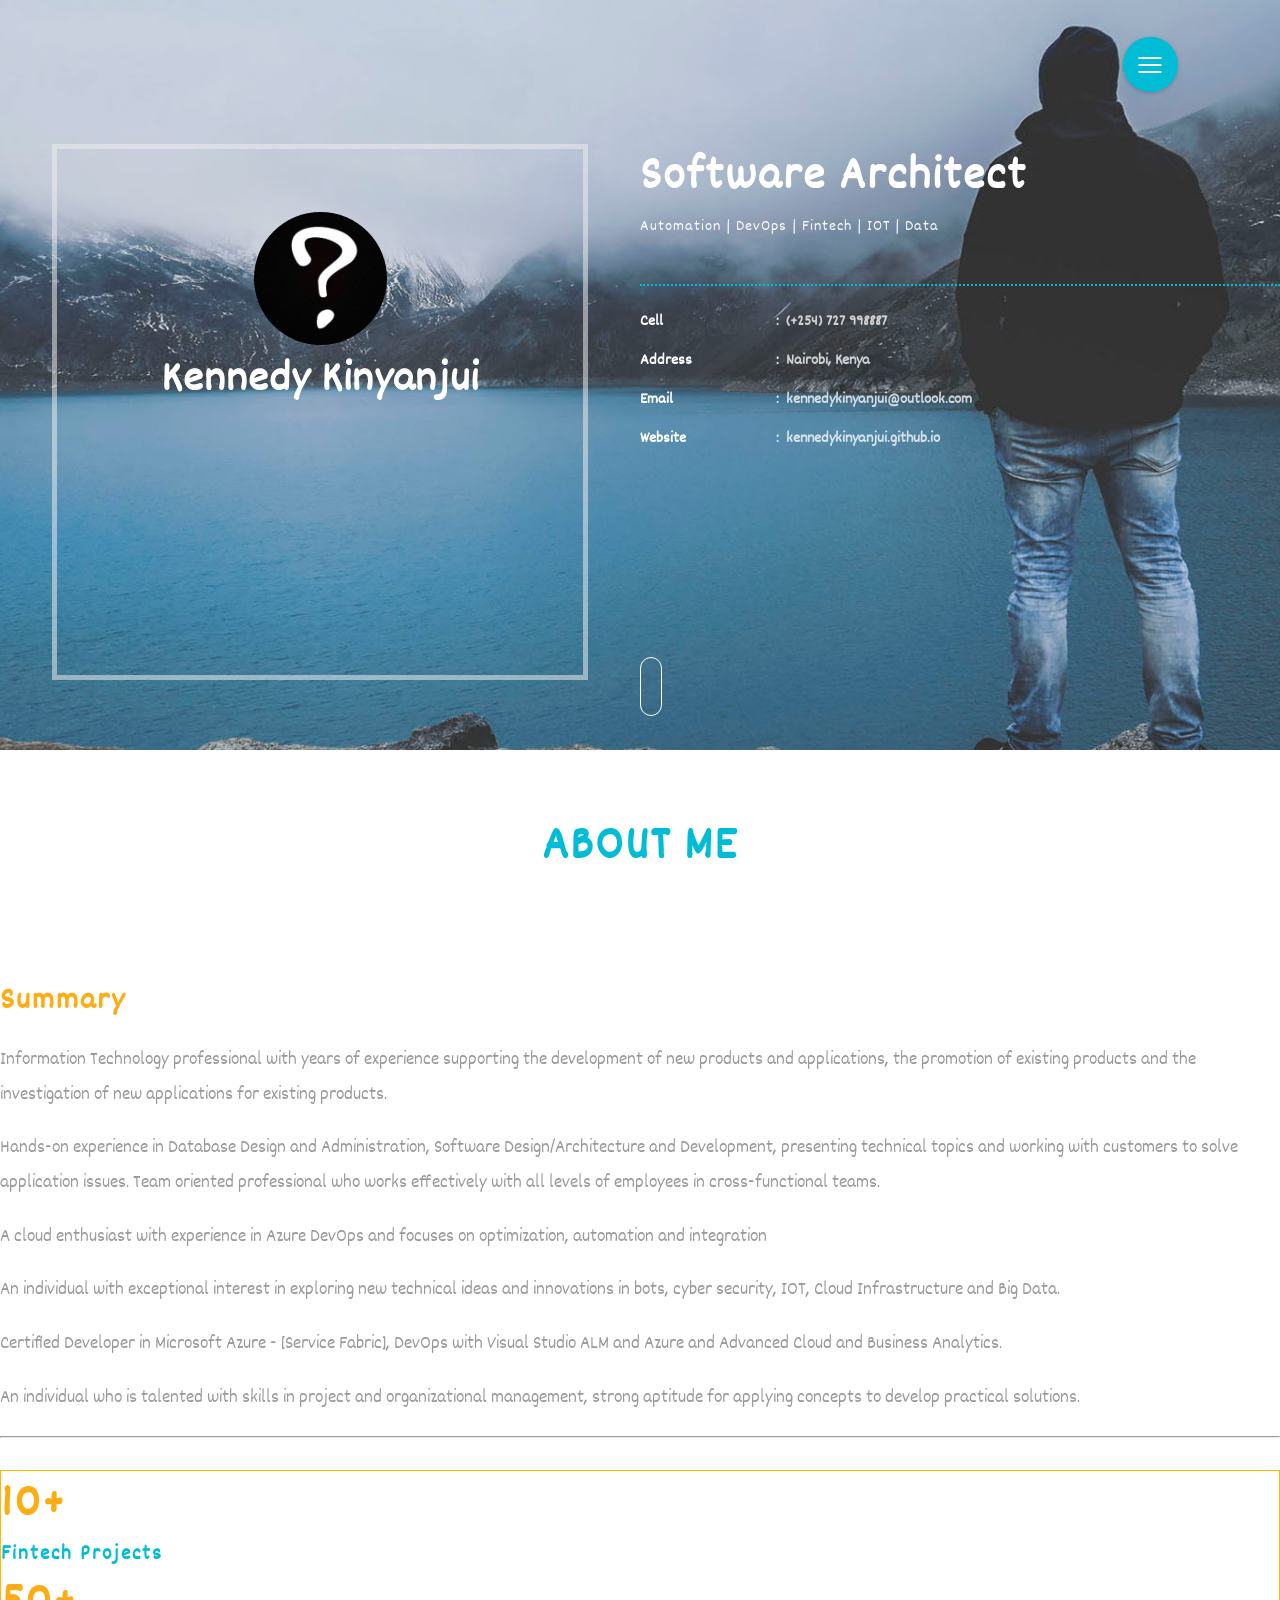
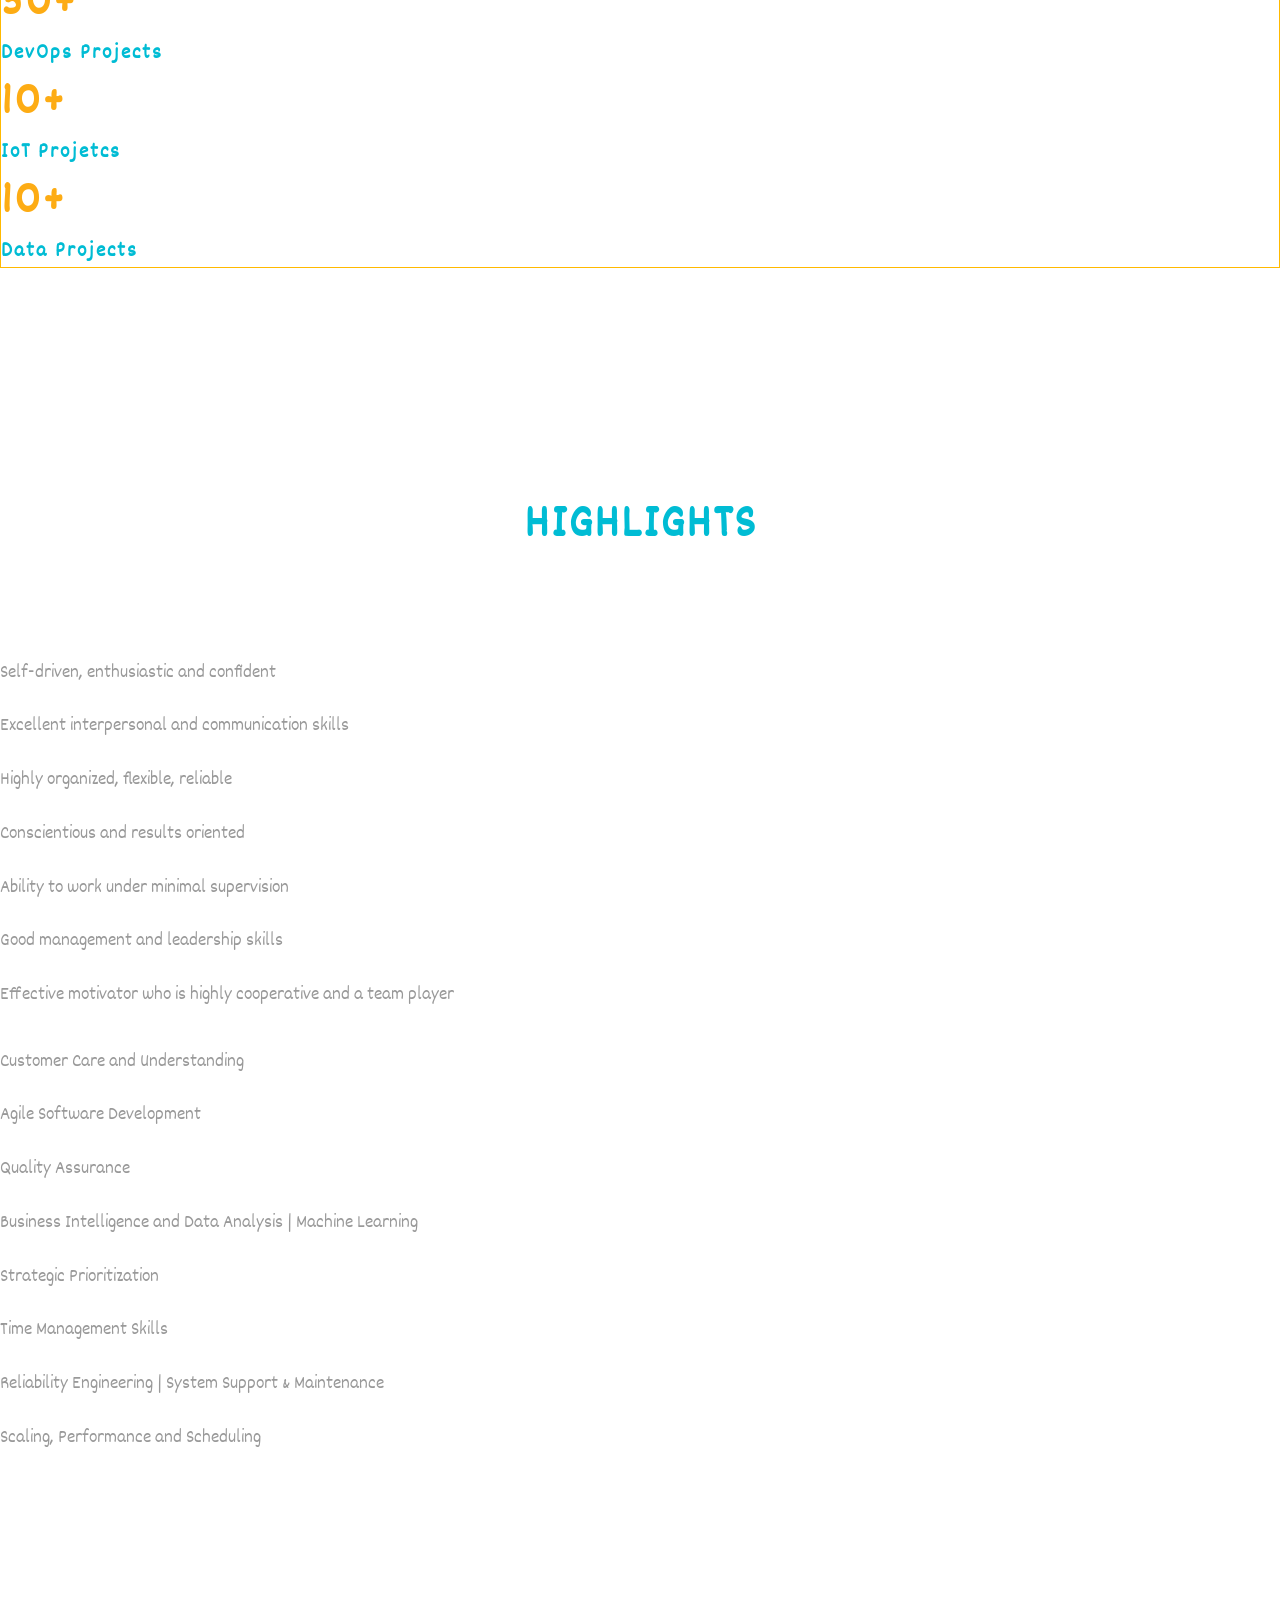
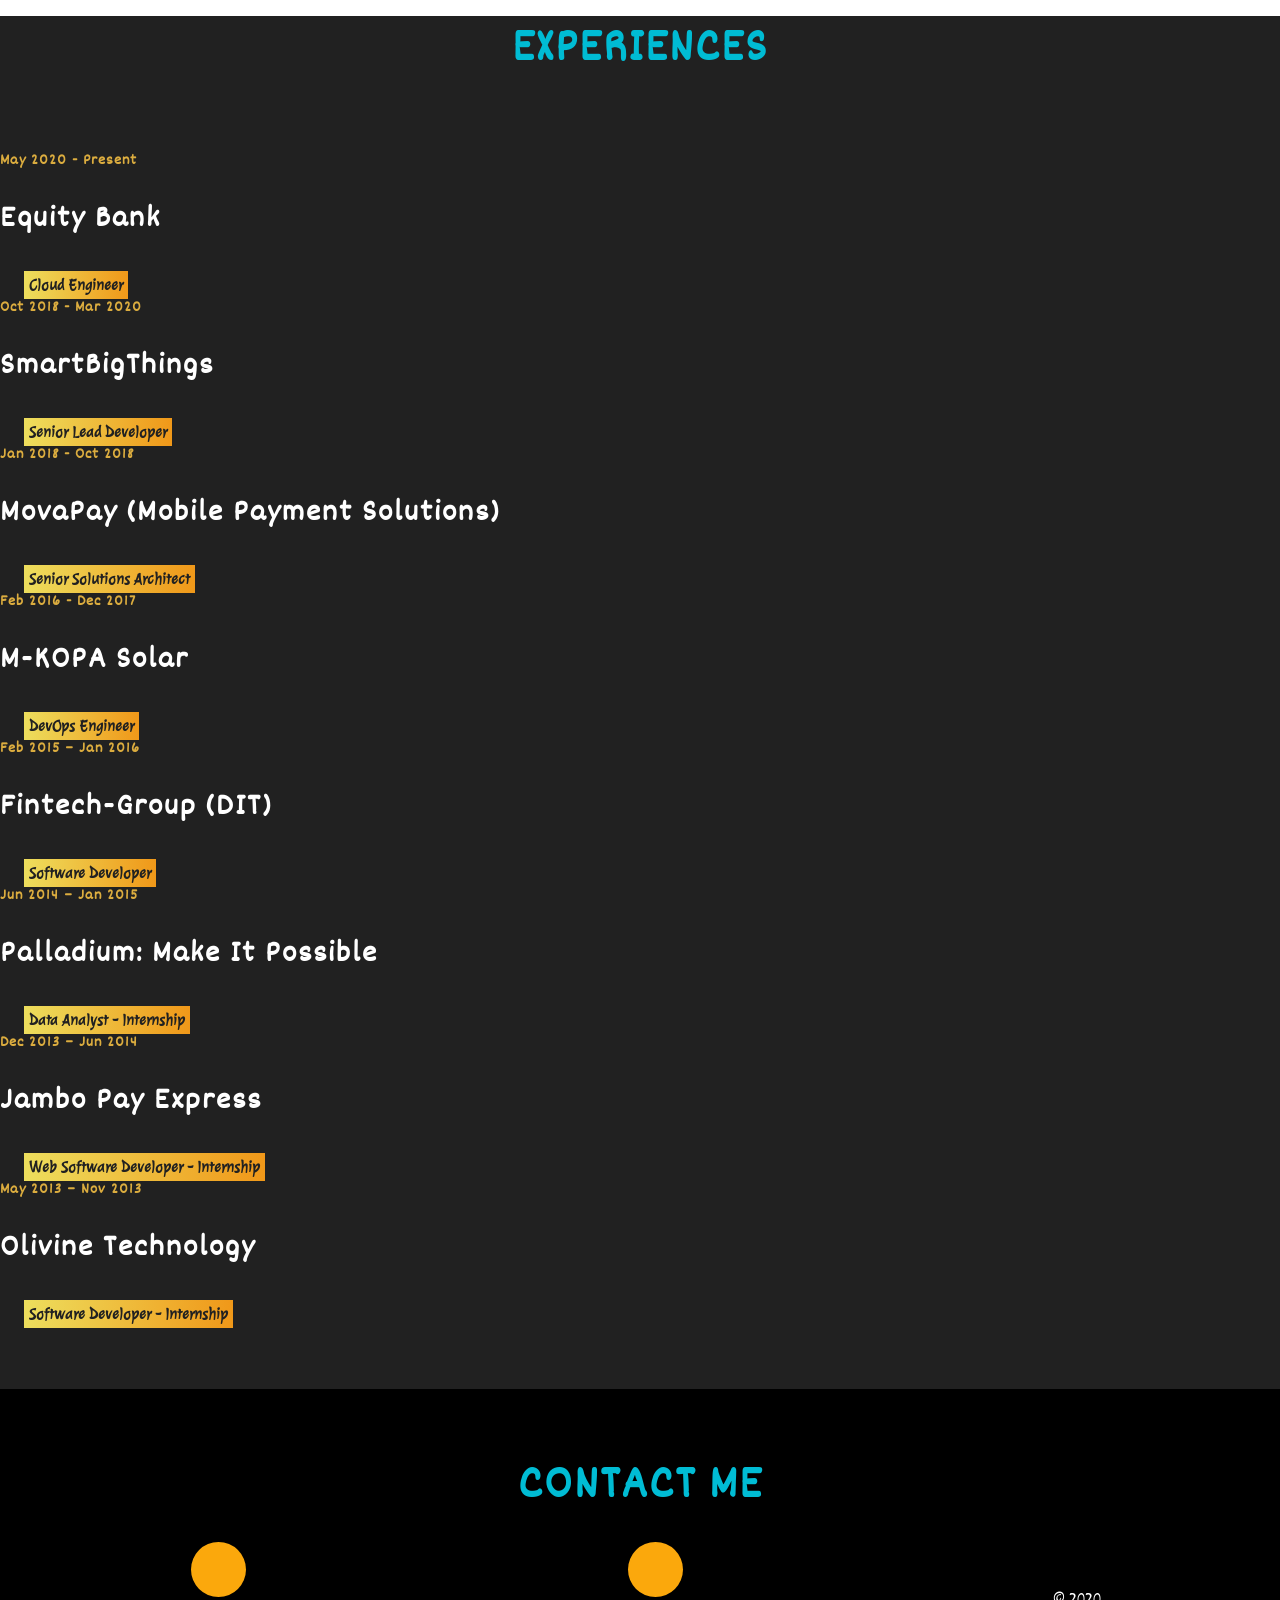
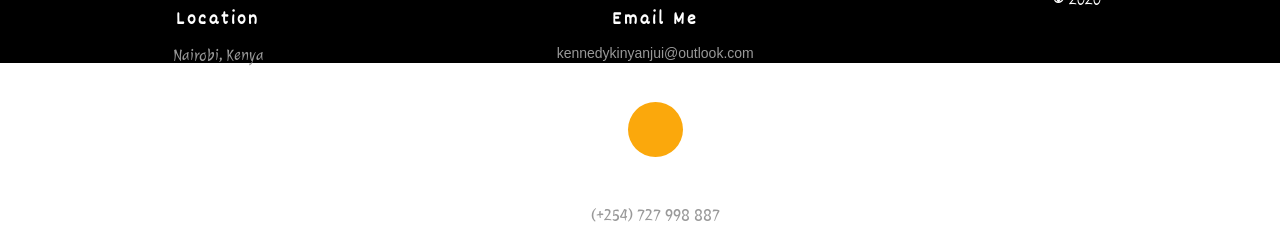
==== index.html @ b8702ce1 "own your story" ====
<!DOCTYPE html>

<html lang="en">

<head>

	<title>Kennedy Kinyanjui</title>

	<meta name="viewport" content="width=device-width, initial-scale=1">
	<meta charset="utf-8">

	<link rel="stylesheet" href="css/font-awesome.min.css" />
	<link rel="stylesheet" href="css/style.css" type="text/css" media="all" />
	<link rel="stylesheet" href="css/bootstrap.min.css" type="text/css" media="all" />
	<link href="https://fonts.googleapis.com/css?family=Cookie|Kalam|Julee|Dekko" rel="stylesheet">

	<script type="text/javascript" src="js/jquery-2.1.4.min.js"></script>
	<script type="text/javascript" src="js/bootstrap.min.js"></script>

</head>

<body>

	<div class="w3-banner-top" id="home">

		<div class="agileinfo-dot">

			<div class="w3layouts_menu">

				<nav class="cd-stretchy-nav edit-content">

					<a class="cd-nav-trigger" href="#0"> Menu <span aria-hidden="true"></span> </a>
					<ul>
						<li><a href="#home" class="scroll"><span>Home</span></a></li>
						<li><a href="#about" class="scroll"><span>About</span></a></li>
						<li><a href="#highlight" class="scroll"><span>Highlight</span></a></li>
						<li><a href="#experiences" class="scroll"><span>Experiences</span></a></li>
						<li><a href="#skills" class="scroll"><span>Skills</span></a></li>
						<!--<li><a href="#projects" class="scroll"><span>Projects</span></a></li>-->
						<li><a href="#contact" class="scroll"><span>Contact</span></a></li>
					</ul>
					<span aria-hidden="true" class="stretchy-nav-bg"></span>
				</nav>

			</div>

			<div class="w3-banner-grids">

				<div class="col-md-6 w3-banner-grid-left">
					<div class="w3-banner-img">
						<img src="images/ban661.jpg" alt="img">
						<h3>Kennedy Kinyanjui</h3>
						<br />
					</div>
				</div>

				<div class="col-md-6 w3-banner-grid-right">

					<div class="w3-banner-text">
						<h3>Software Architect</h3>
						<p>
							<font color="white">Automation | DevOps | Fintech | IOT | Data</font>
						</p>
						<br />
					</div>

					<div class="w3-right-addres-1">
						<ul class="address">
							<li>
								<ul class="agileits-address-text">
									<li class="agile-it-adress-left"><b>Cell</b></li>
									<li><span>:</span> (+254) 727 998887</li>
								</ul>
							</li>
							<li>
								<ul class="agileits-address-text">
									<li class="agile-it-adress-left"><b>Address</b></li>
									<li><span>:</span> Nairobi, Kenya</li>
								</ul>
							</li>
							<li>
								<ul class="agileits-address-text">
									<li class="agile-it-adress-left"><b>Email</b></li>
									<li><span>:</span><a href="mailto:kennedykinyanjui@outlook.com">
											kennedykinyanjui@outlook.com</a></li>
								</ul>
							</li>
							<li>
								<ul class="agileits-address-text">
									<li class="agile-it-adress-left"><b>Website</b></li>
									<li><span>:</span><a href="#"> kennedykinyanjui.github.io</a></li>
								</ul>
							</li>
						</ul>

					</div>
				</div>
				<div class="clearfix"></div>
			</div>
		</div>
		<div class="thim-click-to-bottom">
			<a href="#about" class="scroll">
				<i class="fa  fa-chevron-down"></i>
			</a>
		</div>

	</div>

	<div class="w3-about" id="about">

		<div class="container">

			<div class="w3-about-head">
				<h3>About me</h3>
			</div>

			<div class="w3-about-grids">

				<div class=" w3-about-grids1">

					<div class="col-md-12 w3-about-grid-right1">

						<h3>Summary</h3>

						<p>Information Technology professional with years of experience supporting the development of
							new products
							and applications, the promotion of existing products and the investigation of new
							applications
							for existing products.</p>

						<p>Hands-on experience in Database Design and Administration, Software Design/Architecture and
							Development, presenting technical topics and working with customers to solve application
							issues.
							Team oriented professional who works effectively with all levels of employees in
							cross-functional teams.</p>

						<p>A cloud enthusiast with experience in Azure DevOps and focuses on optimization, automation
							and integration</p>

						<p>An individual with exceptional interest in exploring new technical ideas and innovations in
							bots, cyber security, IOT, Cloud Infrastructure and Big Data.</p>

						<p>Certified Developer in Microsoft Azure - [Service Fabric], DevOps with Visual Studio ALM and
							Azure and Advanced Cloud and Business Analytics.</p>

						<p>An individual who is talented with skills in project and organizational management, strong
							aptitude for applying concepts to develop practical solutions.</p>

						<hr />

						<div class="w3-about-grid-small-border">

							<div class="col-md-4 w3-about-grid-small">
								<h3 class="w3-head-project">10+</h3>
								<h5>Fintech Projects</h5>
							</div>

							<div class="col-md-4 w3-about-grid-small">
								<h3 class="w3-head-project">50+</h3>
								<h5>DevOps Projects</h5>
							</div>

							<div class="col-md-4 w3-about-grid-small">
								<h3 class="w3-head-project">10+</h3>
								<h5>IoT Projetcs</h5>
							</div>

							<div class="col-md-4 w3-about-grid-small">
								<h3 class="w3-head-project">10+</h3>
								<h5>Data Projects</h5>
							</div>

						</div>

					</div>

					<div class="clearfix"></div>

				</div>

			</div>

		</div>

	</div>

	<div class="w3-about" id="highlight">

		<div class="container">

			<div class="w3-about-head">
				<h3>Highlights</h3>
			</div>

			<div class="w3-about-grids">

				<div class=" w3-about-grids1">

					<div class="col-md-6 w3-about-grid-right1">

						<p>Self-driven, enthusiastic and confident</p>

						<p>Excellent interpersonal and communication skills</p>

						<p>Highly organized, flexible, reliable</p>

						<p>Conscientious and results oriented</p>

						<p>Ability to work under minimal supervision</p>

						<p>Good management and leadership skills</p>

						<p>Effective motivator who is highly cooperative and a team player</p>

					</div>

					<div class="col-md-6 w3-about-grid-right1">

						<p>Customer Care and Understanding</p>

						<p>Agile Software Development</p>

						<p>Quality Assurance</p>

						<p>Business Intelligence and Data Analysis | Machine Learning</p>

						<p>Strategic Prioritization</p>

						<p>Time Management Skills</p>

						<p>Reliability Engineering | System Support & Maintenance</p>

						<p>Scaling, Performance and Scheduling</p>

					</div>

					<div class="clearfix"></div>

				</div>

			</div>

		</div>

	</div>

	<div class="w3-edu-top" id="experiences">

		<div class="container">

			<div class="w3-about-head">
				<h3>Experiences</h3>
			</div>

			<div class="w3-edu-grids">

				<div class="col-md-12 w3-edu-grid-left">

					<div class="col-md-4 w3-edu-info1">
						<h3>May 2020 - Present</h3>
					</div>

					<div class="col-md-8 w3-edu-info2">
						<h3>Equity Bank</h3>
						<h4><i class="fa fa-laptop" aria-hidden="true"></i><span>Cloud Engineer</span></h4>
					</div>

					<div class="clearfix"></div>

					<div class="col-md-4 w3-edu-info1">
						<h3>Oct 2018 - Mar 2020</h3>
					</div>

					<div class="col-md-8 w3-edu-info2">
						<h3>SmartBigThings</h3>
						<h4><i class="fa fa-laptop" aria-hidden="true"></i><span>Senior Lead Developer</span></h4>
					</div>

					<div class="clearfix"></div>

					<div class="col-md-4 w3-edu-info1">
						<h3>Jan 2018 - Oct 2018</h3>
					</div>

					<div class="col-md-8 w3-edu-info2">
						<h3>MovaPay (Mobile Payment Solutions)</h3>
						<h4><i class="fa fa-laptop" aria-hidden="true"></i><span>Senior Solutions Architect</span></h4>
					</div>

					<div class="clearfix"></div>

					<div class="col-md-4 w3-edu-info1">
						<h3>Feb 2016 - Dec 2017</h3>
					</div>

					<div class="col-md-8 w3-edu-info2">
						<h3>M-KOPA Solar</h3>
						<h4><i class="fa fa-laptop" aria-hidden="true"></i><span>DevOps Engineer</span></h4>
					</div>

					<div class="clearfix"></div>

					<div class="col-md-4 w3-edu-info1">
						<h3>Feb 2015 – Jan 2016</h3>
					</div>

					<div class="col-md-8 w3-edu-info2">
						<h3>Fintech-Group (DIT)</h3>
						<h4><i class="fa fa-code" aria-hidden="true"></i><span>Software Developer</span></h4>
					</div>

					<div class="clearfix"></div>

					<div class="col-md-4 w3-edu-info1">
						<h3>Jun 2014 – Jan 2015</h3>
					</div>

					<div class="col-md-8 w3-edu-info2">
						<h3>Palladium: Make It Possible</h3>
						<h4><i class="fa fa-laptop" aria-hidden="true"></i><span>Data Analyst - Internship</span></h4>
					</div>

					<div class="clearfix"></div>

					<div class="col-md-4 w3-edu-info1">
						<h3>Dec 2013 – Jun 2014</h3>
					</div>

					<div class="col-md-8 w3-edu-info2">
						<h3>Jambo Pay Express</h3>
						<h4><i class="fa fa-code" aria-hidden="true"></i><span>Web Software Developer -
								Internship</span></h4>
					</div>

					<div class="clearfix"></div>

					<div class="col-md-4 w3-edu-info1">
						<h3>May 2013 – Nov 2013</h3>
					</div>

					<div class="col-md-8 w3-edu-info2">
						<h3>Olivine Technology</h3>
						<h4><i class="fa fa-code" aria-hidden="true"></i><span>Software Developer - Internship</span>
						</h4>
					</div>

				</div>

			</div>

		</div>

	</div>
	
	<!-- 
	<div class="skills" id="skills">

		<div class="container">

			<div class="title-w3ls">
				<h4>Skills</h4>
			</div>

			<div class="skills-bar">

				<div class="col-md-6 w3-agile-skills-grid">
					<section class='bar'>
						<section class='wrap'>
							<div class='wrap_right'>
								<div class='bar_group'>
									<div class='bar_group__bar thin' label='C#' show_values='true' tooltip='true'
										value='100'></div>
									<div class='bar_group__bar thin' label='VB.NET' show_values='true' tooltip='true'
										value='95'></div>
									<div class='bar_group__bar thin' label='Java' show_values='true' tooltip='true'
										value='90'></div>
									<div class='bar_group__bar thin' label='Angular JS' show_values='true'
										tooltip='true' value='80'></div>
									<div class='bar_group__bar thin' label='Node JS' show_values='true' tooltip='true'
										value='85'></div>
								</div>
							</div>
							<div class="clearfix"></div>
						</section>
					</section>
				</div>

				<div class="col-md-6 w3-agile-skills-grid">
					<section class='bar'>
						<section class='wrap'>
							<div class='wrap_right'>
								<div class='bar_group'>
									<div class='bar_group__bar thin' label='Sql' show_values='true' tooltip='true'
										value='100'></div>
									<div class='bar_group__bar thin' label='Postgres' show_values='true' tooltip='true'
										value='80'></div>
									<div class='bar_group__bar thin' label='Cosmos DB' show_values='true' tooltip='true'
										value='95'></div>
									<div class='bar_group__bar thin' label='Hadoop' show_values='true' tooltip='true'
										value='80'></div>
									<div class='bar_group__bar thin' label='DB2' show_values='true' tooltip='true'
										value='75'></div>
								</div>
							</div>
							<div class="clearfix"></div>
						</section>
					</section>
				</div>

				<div class="clearfix"></div>

			</div>

			<div class="col-md-8 w3-edu-moreskills">
				<h4><span>More Skils</span></h4>
				<p><b>Message Queueing: </b>RabbitMQ, Redis Cache</p>
				<p><b>Big Data: </b>Microsoft Business Intelligence, Azure Data Lake, Azure Stream Analytics, Power BI
				</p>
				<p><b>Cloud: </b>Microsoft Azure - Azure Functions, Azure Storage</p>
				<p><b>Linux Distributions: </b> Open SUSE, Ubuntu, Linux Mint, Red Hat, CentOs</p>
			</div>

		</div>

	</div> -->

	<!--
	// main-content
	<div class="main-content">
		// gallery
		<div class="gallery" id="projects">
			<div class="w3-gallery-head">
				<h3>My projects</h3>
			</div>
			<div class="container">
				<div class="gallery_gds">
					<ul class="simplefilter ">
						<li class="active" data-filter="all">All</li>
						<li data-filter="1">DotNet</li>
						<li data-filter="2">Java</li>
						<li data-filter="3">Web development</li>
					</ul>
					<div class="filtr-container " style="padding: 0px; position: relative; height: 858px;">
						<div class="col-md-4 col-ms-6 jm-item first filtr-item" data-category="1, 5" data-sort="Busy streets" style="opacity: 1; transform: scale(1) translate3d(0px, 0px, 0px); backface-visibility: hidden; perspective: 1000px; transform-style: preserve-3d; position: absolute; transition: all 0.5s ease-out 0ms;">
							<div class="jm-item-wrapper">
								<div class="jm-item-image">
									<img src="images/g1.jpg" alt="property" />
									<span class="jm-item-overlay"> </span>
									<div class="jm-item-button"><a href="#" data-toggle="modal" data-target="#myModal1">View Details</a></div>
								</div>

							</div>
						</div>
						<div class="col-md-4 col-ms-6 jm-item first filtr-item" data-category="2, 5" data-sort="Luminous night" style="opacity: 1; transform: scale(1) translate3d(380px, 0px, 0px); backface-visibility: hidden; perspective: 1000px; transform-style: preserve-3d; position: absolute; transition: all 0.5s ease-out 0ms;">
							<div class="jm-item-wrapper">
								<div class="jm-item-image">
									<img src="images/g2.jpg" alt="property" />
									<span class="jm-item-overlay"> </span>
									<div class="jm-item-button"><a href="#" data-toggle="modal" data-target="#myModal2">View Details</a></div>
								</div>

							</div>
						</div>
						<div class="col-md-4 col-ms-6 jm-item first filtr-item" data-category="1, 4" data-sort="City wonders" style="opacity: 1; transform: scale(1) translate3d(760px, 0px, 0px); backface-visibility: hidden; perspective: 1000px; transform-style: preserve-3d; position: absolute; transition: all 0.5s ease-out 0ms;">
							<div class="jm-item-wrapper">
								<div class="jm-item-image">
									<img src="images/g31.jpg" alt="property" />
									<span class="jm-item-overlay"> </span>
									<div class="jm-item-button"><a href="#" data-toggle="modal" data-target="#myModal3">View Details</a></div>
								</div>

							</div>
						</div>
						<div class="col-md-4 col-ms-6 jm-item first filtr-item" data-category="1, 3" data-sort="In production" style="opacity: 1; transform: scale(1) translate3d(0px, 286px, 0px); backface-visibility: hidden; perspective: 1000px; transform-style: preserve-3d; position: absolute; transition: all 0.5s ease-out 0ms;">
							<div class="jm-item-wrapper">
								<div class="jm-item-image">
									<img src="images/g4.jpg" alt="property" />
									<span class="jm-item-overlay"> </span>
									<div class="jm-item-button"><a href="#" data-toggle="modal" data-target="#myModal4">View Details</a></div>
								</div>
							</div>
						</div>
						<div class="col-md-4 col-ms-6 jm-item first filtr-item" data-category="3, 4" data-sort="Industrial site" style="opacity: 1; transform: scale(1) translate3d(380px, 286px, 0px); backface-visibility: hidden; perspective: 1000px; transform-style: preserve-3d; position: absolute; transition: all 0.5s ease-out 0ms;">
							<div class="jm-item-wrapper">
								<div class="jm-item-image">
									<img src="images/g5.jpg" alt="property" />
									<span class="jm-item-overlay"> </span>
									<div class="jm-item-button"><a href="#" data-toggle="modal" data-target="#myModal5">View Details</a></div>
								</div>
							</div>
						</div>
						<div class="col-md-4 col-ms-6 jm-item first filtr-item" data-category="3, 4" data-sort="Industrial site" style="opacity: 1; transform: scale(1) translate3d(380px, 286px, 0px); backface-visibility: hidden; perspective: 1000px; transform-style: preserve-3d; position: absolute; transition: all 0.5s ease-out 0ms;">
							<div class="jm-item-wrapper">
								<div class="jm-item-image">
									<img src="images/g6.jpg" alt="property" />
									<span class="jm-item-overlay"> </span>
									<div class="jm-item-button"><a href="#" data-toggle="modal" data-target="#myModal5">View Details</a></div>
								</div>

							</div>
						</div>
						<div class="col-md-4 col-ms-6 jm-item first filtr-item" data-category="1, 3" data-sort="City lights" style="opacity: 1; transform: scale(1) translate3d(0px, 572px, 0px); backface-visibility: hidden; perspective: 1000px; transform-style: preserve-3d; position: absolute; transition: all 0.5s ease-out 0ms;">
							<div class="jm-item-wrapper">
								<div class="jm-item-image">
									<img src="images/g7.jpg" alt="property" />
									<span class="jm-item-overlay"> </span>
									<div class="jm-item-button"><a href="#" data-toggle="modal" data-target="#myModal7">View Details</a></div>
								</div>

							</div>
						</div>
						<div class="col-md-4 col-ms-6 jm-item first filtr-item" data-category="2, 4" data-sort="Dreamhouse" style="opacity: 1; transform: scale(1) translate3d(380px, 572px, 0px); backface-visibility: hidden; perspective: 1000px; transform-style: preserve-3d; position: absolute; transition: all 0.5s ease-out 0ms;">
							<div class="jm-item-wrapper">
								<div class="jm-item-image">
									<img src="images/g8.jpg" alt="property" />
									<span class="jm-item-overlay"> </span>
									<div class="jm-item-button"><a href="#" data-toggle="modal" data-target="#myModal8">View Details</a></div>
								</div>

							</div>
						</div>
						<div class="col-md-4 col-ms-6 jm-item first filtr-item" data-category="1, 3, 4" data-sort="Dreamhouse" style="opacity: 1; transform: scale(1) translate3d(760px, 572px, 0px); backface-visibility: hidden; perspective: 1000px; transform-style: preserve-3d; position: absolute; transition: all 0.5s ease-out 0ms;">
							<div class="jm-item-wrapper">
								<div class="jm-item-image">
									<img src="images/g9.jpg" alt="property" />
									<span class="jm-item-overlay"> </span>
									<div class="jm-item-button"><a href="#" data-toggle="modal" data-target="#myModal9">View Details</a></div>
								</div>

							</div>
						</div>
						<div class="clearfix"> </div>
					</div>
				</div>
			</div>
		</div>
		//gallery
	</div>
	//main-content
	<div class="modal fade" id="myModal" tabindex="-1" role="dialog">
		<div class="modal-dialog">
			//Modal content
			<button type="button" class="close" data-dismiss="modal">&times;</button>
			<div class="w3ls-property-images w3-pop1-img">
			</div>

			<div class="ins-details">
				<div class="ins-name">
					<h3>voluptatem accusantium doloremque</h3>
					<p>Sed ut perspiciatis unde omnis iste natus error sit voluptatem accusantium doloremque laudantium, totam rem
						aperiam, eaque ipsa quae ab illo inventore veritatis et quasi architecto beatae vitae dicta sunt explicabo</p>

				</div>

			</div>
			<div class="clearfix"></div>
		</div>
	</div>

	<div class="modal fade" id="myModal1" tabindex="-1" role="dialog">
		<div class="modal-dialog">
			// Modal content
			<button type="button" class="close" data-dismiss="modal">&times;</button>
			<div class="w3ls-property-images">
				<img src="images/gal11.jpg" alt="image">
			</div>

			<div class="ins-details">
				<div class="ins-name">
					<h3>voluptatem accusantium doloremque</h3>
					<p>Sed ut perspiciatis unde omnis iste natus error sit voluptatem accusantium doloremque laudantium, totam rem
						aperiam, eaque ipsa quae ab illo inventore veritatis et quasi architecto beatae vitae dicta sunt explicabo</p>

				</div>

			</div>
			<div class="clearfix"></div>
		</div>
	</div>

	<div class="modal fade" id="myModal2" tabindex="-1" role="dialog">
		<div class="modal-dialog">
			// Modal content
			<button type="button" class="close" data-dismiss="modal">&times;</button>
			<div class=" w3ls-property-images w3-pop1-img2">
				<img src="images/gal22.jpg" alt="image">
			</div>

			<div class=" ins-details">
				<div class="ins-name">
					<h3>voluptatem accusantium doloremque</h3>

					<p>Sed ut perspiciatis unde omnis iste natus error sit voluptatem accusantium doloremque laudantium, totam rem
						aperiam, eaque ipsa quae ab illo inventore veritatis et quasi architecto beatae vitae dicta sunt explicabo</p>

				</div>

			</div>
			<div class="clearfix"></div>
		</div>
	</div>

	<div class="modal fade" id="myModal3" tabindex="-1" role="dialog">
		<div class="modal-dialog">
			// Modal content
			<button type="button" class="close" data-dismiss="modal">&times;</button>
			<div class="w3ls-property-images w3-pop1-img3">
				<img src="images/gal33.jpg" alt="image">
			</div>

			<div class="ins-details">
				<div class="ins-name">
					<h3>voluptatem accusantium doloremque</h3>

					<p>Sed ut perspiciatis unde omnis iste natus error sit voluptatem accusantium doloremque laudantium, totam rem
						aperiam, eaque ipsa quae ab illo inventore veritatis et quasi architecto beatae vitae dicta sunt explicabo</p>

				</div>

			</div>
			<div class="clearfix"></div>
		</div>
	</div>

	<div class="modal fade" id="myModal4" tabindex="-1" role="dialog">
		<div class="modal-dialog">
			// Modal content
			<button type="button" class="close" data-dismiss="modal">&times;</button>
			<div class=" w3ls-property-images w3-pop1-img4">
				<img src="images/gal44.jpg" alt="image">
			</div>

			<div class=" ins-details">
				<div class="ins-name">
					<h3>voluptatem accusantium doloremque</h3>

					<p>Sed ut perspiciatis unde omnis iste natus error sit voluptatem accusantium doloremque laudantium, totam rem
						aperiam, eaque ipsa quae ab illo inventore veritatis et quasi architecto beatae vitae dicta sunt explicabo</p>

				</div>

			</div>
			<div class="clearfix"></div>
		</div>
	</div>

	<div class="modal fade" id="myModal5" tabindex="-1" role="dialog">
		<div class="modal-dialog">
			// Modal content
			<button type="button" class="close" data-dismiss="modal">&times;</button>
			<div class=" w3ls-property-images w3-pop1-img5">
				<img src="images/gal66.jpg" alt="image">
			</div>

			<div class=" ins-details">
				<div class="ins-name">
					<h3>voluptatem accusantium doloremque</h3>

					<p>Sed ut perspiciatis unde omnis iste natus error sit voluptatem accusantium doloremque laudantium, totam rem
						aperiam, eaque ipsa quae ab illo inventore veritatis et quasi architecto beatae vitae dicta sunt explicabo</p>

				</div>

			</div>
			<div class="clearfix"></div>
		</div>
	</div>

	<div class="modal fade" id="myModal6" tabindex="-1" role="dialog">
		<div class="modal-dialog">
			// Modal content
			<button type="button" class="close" data-dismiss="modal">&times;</button>
			<div class=" w3ls-property-images w3-pop1-img6">
				<img src="images/gal61.jpg" alt="image">
			</div>

			<div class=" ins-details">
				<div class="ins-name">
					<h3>voluptatem accusantium doloremque</h3>

					<p>Sed ut perspiciatis unde omnis iste natus error sit voluptatem accusantium doloremque laudantium, totam rem
						aperiam, eaque ipsa quae ab illo inventore veritatis et quasi architecto beatae vitae dicta sunt explicabo</p>

				</div>

			</div>
			<div class="clearfix"></div>
		</div>
	</div>

	<div class="modal fade" id="myModal7" tabindex="-1" role="dialog">
		<div class="modal-dialog">
			// Modal content
			<button type="button" class="close" data-dismiss="modal">&times;</button>
			<div class=" w3ls-property-images w3-pop1-img7">
				<img src="images/gal77.jpg" alt="image">
			</div>

			<div class="ins-details">
				<div class="ins-name">
					<h3>voluptatem accusantium doloremque</h3>

					<p>Sed ut perspiciatis unde omnis iste natus error sit voluptatem accusantium doloremque laudantium, totam rem
						aperiam, eaque ipsa quae ab illo inventore veritatis et quasi architecto beatae vitae dicta sunt explicabo</p>

				</div>

			</div>
			<div class="clearfix"></div>
		</div>
	</div>
	<div class="modal fade" id="myModal8" tabindex="-1" role="dialog">
		<div class="modal-dialog">
			// Modal content
			<button type="button" class="close" data-dismiss="modal">&times;</button>
			<div class=" w3ls-property-images w3-pop1-img8">
				<img src="images/gal88.jpg" alt="image">
			</div>

			<div class=" ins-details">
				<div class="ins-name">
					<h3>voluptatem accusantium doloremque</h3>

					<p>Sed ut perspiciatis unde omnis iste natus error sit voluptatem accusantium doloremque laudantium, totam rem
						aperiam, eaque ipsa quae ab illo inventore veritatis et quasi architecto beatae vitae dicta sunt explicabo</p>

				</div>

			</div>
			<div class="clearfix"></div>
		</div>
	</div>
	<div class="modal fade" id="myModal9" tabindex="-1" role="dialog">
		<div class="modal-dialog">
			// Modal content
			<button type="button" class="close" data-dismiss="modal">&times;</button>
			<div class=" w3ls-property-images w3-pop1-img9">
				<img src="images/gal99.jpg" alt="image">
			</div>

			<div class="ins-details">
				<div class="ins-name">
					<h3>voluptatem accusantium doloremque</h3>

					<p>Sed ut perspiciatis unde omnis iste natus error sit voluptatem accusantium doloremque laudantium, totam rem
						aperiam, eaque ipsa quae ab illo inventore veritatis et quasi architecto beatae vitae dicta sunt explicabo</p>

				</div>

			</div>
			<div class="clearfix"></div>
		</div>
	</div>
	<script src="js/jquery.filterizr.js"></script>

	//Kick off Filterizr 
	<script type="text/javascript">
		$(function () {
			//Initialize filterizr with default options
			$('.filtr-container').filterizr();
		});
	</script>

-->

	<div class="w3l_footer" id="contact">

		<div class="container">

			<div class="w3-about-head">
				<h3>Contact Me</h3>
			</div>

			<div class="w3ls_footer_grids">

				<div class="w3ls_footer_grid">

					<div class="col-md-4 w3ls_footer_grid_left">

						<div class="w3ls_footer_grid_leftl">
							<i class="fa fa-map-marker" aria-hidden="true"></i>
						</div>

						<div class="w3ls_footer_grid_leftr">
							<h4>Location</h4>
							<p>Nairobi, Kenya</p>
						</div>

						<div class="clearfix"> </div>

					</div>

					<div class="col-md-4 w3ls_footer_grid_left">

						<div class="w3ls_footer_grid_leftl">
							<i class="fa fa-envelope" aria-hidden="true"></i>
						</div>

						<div class="w3ls_footer_grid_leftr">
							<h4>Email Me</h4>
							<a href="mailto:kennedykinyanjui@outlook.com">kennedykinyanjui@outlook.com</a>
						</div>

						<div class="clearfix"> </div>

					</div>

					<div class="col-md-4 w3ls_footer_grid_left">

						<div class="w3ls_footer_grid_leftl">
							<i class="fa fa-phone" aria-hidden="true"></i>
						</div>

						<div class="w3ls_footer_grid_leftr">
							<h4>Call Me</h4>
							<p>(+254) 727 998 887</p>
						</div>

						<div class="clearfix"> </div>

					</div>

					<div class="clearfix"> </div>
				</div>

			</div>

		</div>

		<div class="w3l_footer_pos">
			<p>© 2020</p>
		</div>

	</div>

	<!-- //footer -->
	<script src="js/bars.js"></script>

	<!-- start-smoth-scrolling -->
	<script src="js/SmoothScroll.min.js"></script>

	<!-- text-effect -->
	<script type="text/javascript" src="js/jquery.transit.js"></script>
	<script type="text/javascript" src="js/jquery.textFx.js"></script>
	<script type="text/javascript">
		$(document).ready(function () {
			$('.test').textFx({
				type: 'fadeIn',
				iChar: 100,
				iAnim: 1000
			});
		});
	</script>

	<!-- menu-js -->
	<script src="js/modernizr.js"></script>
	<script src="js/menu.js"></script>

	<script type="text/javascript" src="js/move-top.js"></script>
	<script type="text/javascript" src="js/easing.js"></script>
	<script type="text/javascript">
		jQuery(document).ready(function ($) {
			$(".scroll").click(function (event) {
				event.preventDefault();
				$('html,body').animate({ scrollTop: $(this.hash).offset().top }, 1000);
			});
		});
	</script>

	<!-- start-smoth-scrolling -->
	<script type="text/javascript">
		$(document).ready(function () {
			/*
				var defaults = {
				containerID: 'toTop', // fading element id
				containerHoverID: 'toTopHover', // fading element hover id
				scrollSpeed: 1200,
				easingType: 'linear' 
				};
			*/

			$().UItoTop({ easingType: 'easeOutQuart' });

		});
	</script>

</body>

</html>
---- css/style.css ----
body {
	padding: 0;
	margin: 0;
	background: #FFF;
	font-family: 'Open Sans', sans-serif;
}
body a {
	transition: 0.5s all;
	-webkit-transition: 0.5s all;
	-moz-transition: 0.5s all;
	-o-transition: 0.5s all;
	-ms-transition: 0.5s all;
	text-decoration: none;
}
body a:hover {
	text-decoration: none;
}
body a:focus, a:hover {
	text-decoration: none;
}
input[type="button"], input[type="submit"] {
	transition: 0.5s all;
	-webkit-transition: 0.5s all;
	-moz-transition: 0.5s all;
	-o-transition: 0.5s all;
	-ms-transition: 0.5s all;
}
h1, h2, h3, h4, h5, h6 {
	margin: 0;
	padding: 0;
	font-family: 'Amita', cursive;
}
p {
	margin: 0;
	font-size:1em;
	font-family: 'Ubuntu', sans-serif;
}
ul {
	margin: 0;
	padding: 0;
}
label {
	margin: 0;
}
a:focus, a:hover {
	text-decoration: none;
	outline: none;
}
/*-- //Reset-Code --*/
/*-- banner --*/
.w3-banner-top{
    background: url(../images/ban6666.jpg) no-repeat 0px 0px;
    background-size: cover;
	min-height:750px;
	    position: relative;
}
.agileinfo-dot{
    background: url(../images/dott.png)repeat 0px 0px;
    background-size: 2px;
    -webkit-background-size: 2px;
    -moz-background-size: 2px;
    -o-background-size: 2px;
    -ms-background-size: 2px;
	min-height: 750px;
}
.col-md-6.w3-banner-grid-left {
    width: 50%;
    float: left;
}
.col-md-6.w3-banner-grid-right{
    width: 50%;
    float: left;
}
.w3-banner-img {
    text-align: center;
}
ul.address {
    margin-top: 1.5em;
      border-top: 2px dotted #00bcd4;
    padding-top: 0.5em;
}
ul.address li ul.agileits-address-text li {
    display: inline-block;
    font-size: 1em;
    color:rgba(255, 255, 255, 0.76);
    margin-top: 1em;
    font-weight: 600;
    font-family: 'Dekko', cursive;
}
ul.address li ul.agileits-address-text li:nth-child(1) {
    width: 20%;
}
.w3-banner-grids {
    padding: 9em 0 0 0;
}
.w3-banner-img img {
    width: 133px;
    height: 133px;
    border-radius: 50%;
}
.w3-right-addres-1 li {
    list-style-type: none;
}
.w3-banner-text p {
    width: 50%;
}
ul.agileits-address-text li a {
    color:rgba(255, 255, 255, 0.76);
}
.w3-banner-img h3 {
    color: #fff;
    font-size: 2.8em;
    font-weight: 600;
        letter-spacing:1px;
   font-family: 'Dekko', cursive;
}
.w3-banner-img p {
    color: #ffc53e;
    font-size: 1em;
    line-height: 1.5em;
    text-transform: uppercase;
	letter-spacing: 2px;
}
.w3-banner-grid-right h3 {
  font-size: 3em;
    color: #fff;
    letter-spacing: 2px;
    font-family: 'Dekko', cursive;
}
.w3-banner-grid-right p {
    color:#c5c2c2;
    font-size: 1em;
    line-height: 1.8em;
    letter-spacing: 1px;
    font-family: 'Dekko', cursive;
}
ul.agileits-address-text li span {
    margin: 0.2em;
    color: #d9edf7;
}
.w3-banner-img {
  border: 5px solid rgba(238, 238, 238, 0.53);
    width: 400px;
    height: 400px;
    padding: 63px;
    margin: 0 auto;
}
li.agile-it-adress-left b {
    color: #fff;
    font-family: 'Dekko', cursive;
}
/*-- button-effect --*/
.thim-click-to-bottom {
    position: absolute;
    bottom: 7%;
    left: 50%;
    width: 40px;
    height: 40px;
    font-size: 40px;
    line-height: 40px;
    -webkit-animation: bounce 2s infinite ease-in-out;
}
.thim-click-to-bottom i {
    color: #fff;
    padding: 20px 10px;
    border: 1px solid;
    border-radius: 20px;
	font-size: 15px;
}
@-webkit-keyframes bounce {
	0%, 20%, 60%, 100%  { -ms-transform: translateY(0); }
	0%, 20%, 60%, 100%  { -o-transform: translateY(0); }
	0%, 20%, 60%, 100%  { -moz-transform: translateY(0); }
	0%, 20%, 60%, 100%  { -webkit-transform: translateY(0); }
    40%  { -webkit-transform: translateY(-20px); }
	80% { -webkit-transform: translateY(-10px); }
}
/*-- //button-effect --*/
/*-- Nav style -- */
.cd-stretchy-nav {
    position: fixed;
    z-index: 2;
    top: 37px;
    right: 8%; 
	pointer-events: none;
}
.cd-stretchy-nav .stretchy-nav-bg {
	/* this is the stretching navigation background */
	position: absolute;
	z-index: 1;
	top: 0;
	right: 0;
	width: 55px;
	height: 55px;
	border-radius: 30px;
	background:#00bcd4;
	-webkit-box-shadow: 0 1px 4px rgba(0, 0, 0, 0.2);
	-moz-box-shadow: 0 1px 4px rgba(0, 0, 0, 0.2);
	-o-box-shadow: 0 1px 4px rgba(0, 0, 0, 0.2);
	-ms-box-shadow: 0 1px 4px rgba(0, 0, 0, 0.2);
	box-shadow: 0 1px 4px rgba(0, 0, 0, 0.2);
	-webkit-transition: height 0.2s, box-shadow 0.2s;
	-moz-transition: height 0.2s, box-shadow 0.2s; 
	-o-transition: height 0.2s, box-shadow 0.2s;
	-ms-transition: height 0.2s, box-shadow 0.2s;
	transition: height 0.2s, box-shadow 0.2s;
}
.cd-stretchy-nav.nav-is-visible {
	pointer-events: auto;
}
.cd-stretchy-nav.nav-is-visible .stretchy-nav-bg {
	height: 100%;
	-webkit-box-shadow: 0 6px 30px rgba(0, 0, 0, 0.2);
	-moz-box-shadow: 0 6px 30px rgba(0, 0, 0, 0.2);
	-ms-box-shadow: 0 6px 30px rgba(0, 0, 0, 0.2);
	-o-box-shadow: 0 6px 30px rgba(0, 0, 0, 0.2);
	box-shadow: 0 6px 30px rgba(0, 0, 0, 0.2);
} 
.cd-nav-trigger {
	position: absolute;
	z-index: 3;
	top: 0;
	right: 0;
	height: 55px;
	width: 55px;
	-webkit-border-radius: 50%;
	-moz-border-radius: 50%;
	-o-border-radius: 50%;
	-ms-border-radius: 50%;
	border-radius: 50%;
	/* replace text with image */
	overflow: hidden;
	white-space: nowrap;
	color: transparent !important;
	pointer-events: auto;
}
.cd-nav-trigger span, .cd-nav-trigger span::after, .cd-nav-trigger span::before {
    position: absolute;
    width: 23px;
    height: 2px;
    background-color: #ffffff;
}
.cd-nav-trigger span {
	/* middle line of the hamburger icon */
	left: 50%;
	top: 50%;
	bottom: auto;
	right: auto;
	-webkit-transform: translateX(-50%) translateY(-50%);
	-moz-transform: translateX(-50%) translateY(-50%);
	-ms-transform: translateX(-50%) translateY(-50%);
	-o-transform: translateX(-50%) translateY(-50%);
	transform: translateX(-50%) translateY(-50%);
	-webkit-transition: background-color 0.2s;
	-moz-transition: background-color 0.2s;
	transition: background-color 0.2s;
}
.cd-nav-trigger span::after, .cd-nav-trigger span::before {
	/* top and bottom lines of the hamburger icon */
	content: '';
	top: 0;
	left: 0;
	-webkit-backface-visibility: hidden;
	backface-visibility: hidden;
	-webkit-transition: -webkit-transform 0.2s;
	-moz-transition: -moz-transform 0.2s;
	transition: transform 0.2s;
}
.cd-nav-trigger span::before {
	-webkit-transform: translateY(-7px);
	-moz-transform: translateY(-7px);
	-ms-transform: translateY(-7px);
	-o-transform: translateY(-7px);
	transform: translateY(-7px);
}
.cd-nav-trigger span::after {
	-webkit-transform: translateY(7px);
	-moz-transform: translateY(7px);
	-ms-transform: translateY(7px);
	-o-transform: translateY(7px);
	transform: translateY(7px);
}
.no-touch .cd-nav-trigger:hover ~ .stretchy-nav-bg {
	-webkit-box-shadow: 0 6px 30px rgba(0, 0, 0, 0.2);
	-moz-box-shadow: 0 6px 30px rgba(0, 0, 0, 0.2);
	-o-box-shadow: 0 6px 30px rgba(0, 0, 0, 0.2);
	-ms-box-shadow: 0 6px 30px rgba(0, 0, 0, 0.2);
	box-shadow: 0 6px 30px rgba(0, 0, 0, 0.2);
}
.nav-is-visible .cd-nav-trigger span {
	background-color: transparent;
}
.nav-is-visible .cd-nav-trigger span::before {
	-webkit-transform: rotate(-45deg);
	-moz-transform: rotate(-45deg);
	-ms-transform: rotate(-45deg);
	-o-transform: rotate(-45deg);
	transform: rotate(-45deg);
}
.nav-is-visible .cd-nav-trigger span::after {
	-webkit-transform: rotate(45deg);
	-moz-transform: rotate(45deg);
	-ms-transform: rotate(45deg);
	-o-transform: rotate(45deg);
	transform: rotate(45deg);
}

.cd-stretchy-nav ul {
	position: relative;
	z-index: 2;
	padding: 60px 0 10px; 
	visibility: hidden;
	-webkit-transition: visibility 0.3s;
	-moz-transition: visibility 0.3s;
	transition: visibility 0.3s;
	text-align: right;
}
.cd-stretchy-nav ul li {
    display: block;
}
.cd-stretchy-nav ul a {
    position: relative;
    display: block;
    width: 55px;
    height: 40px;
    padding: 0;
    color: rgba(255, 255, 255, 0.7); 
    -webkit-transition: color 0.2s;
    -moz-transition: color 0.2s;
    transition: color 0.2s;
    text-align: left; 
}
.cd-stretchy-nav ul a::after {
    content: "\f015";
    position: absolute;
    right: 19px;
    top: 50%;
    -webkit-transform: translateY(-50%) scale(0);
    -moz-transform: translateY(-50%) scale(0);
    -ms-transform: translateY(-50%) scale(0);
    -o-transform: translateY(-50%) scale(0);
    transform: translateY(-50%) scale(0);
    opacity: .6;
    font: 14px/1 FontAwesome;
    font-size:1.2em;
} 
.cd-stretchy-nav ul li:nth-of-type(2) a::after {
    content: "\f05a";
}
.cd-stretchy-nav ul li:nth-of-type(3) a::after {
	content: "\f0c0";
}
.cd-stretchy-nav ul li:nth-of-type(4) a::after {
    content: "\f03e";
	font-size:1.1em;
}
.cd-stretchy-nav ul li:nth-of-type(5) a::after {
	content: "\f009";
}
.cd-stretchy-nav ul li:nth-of-type(6) a::after {
    content: "\f1ea";
    font-size:1.1em;
}
.cd-stretchy-nav ul li:nth-of-type(7) a::after {
    content: "\f003";
} 
.cd-stretchy-nav.edit-content ul span {
    position: absolute;
    top: 6px;
    right: 64px;
    height: 30px;
    line-height: 30px;
    padding: 0 1em;
    opacity: 0;
    background-color: rgba(0, 0, 0, 0.55);
    border-radius: 2px;
    text-align: center;
    font-size: 1.1em;
    font-weight: 300;
    font-family:'Montserrat', sans-serif;
}
.cd-stretchy-nav.edit-content ul span::after {
  /* triangle below the tooltip */
  content: '';
  position: absolute;
  left: 100%;
  top: 50%;
  bottom: auto;
  -webkit-transform: translateY(-50%);
  -moz-transform: translateY(-50%);
  -ms-transform: translateY(-50%);
  -o-transform: translateY(-50%);
  transform: translateY(-50%);
  height: 0;
  width: 0;
  border: 4px solid transparent;
  border-left-color: rgba(0, 0, 0, 0.55);
}

.cd-stretchy-nav.edit-content.nav-is-visible ul span {
  /* reset default style */
  -webkit-animation: none;
  -moz-animation: none;
  animation: none;
}
.no-touch .cd-stretchy-nav.edit-content.nav-is-visible ul a:hover span {
  opacity: 1; 
  /* reset default style */
  -webkit-transform: translateX(0);
  -moz-transform: translateX(0);
  -ms-transform: translateX(0);
  -o-transform: translateX(0);
  transform: translateX(0);
}
.cd-stretchy-nav.nav-is-visible ul {
	opacity:1;
	visibility: visible;
} 
.cd-stretchy-nav.edit-content.nav-is-visible ul a::after {
	/* navigation item icons */
	-webkit-transform: translateY(-50%) scale(1);
	-moz-transform: translateY(-50%) scale(1);
	-ms-transform: translateY(-50%) scale(1);
	-o-transform: translateY(-50%) scale(1);
	transform: translateY(-50%) scale(1);
	-webkit-animation: scaleIn 0.15s backwards;
	-moz-animation: scaleIn 0.15s backwards;
	animation: scaleIn 0.15s backwards;
	-webkit-transition: opacity 0.2s;
	-moz-transition: opacity 0.2s;
	transition: opacity 0.2s;
}
.cd-stretchy-nav.nav-is-visible ul a.active,.cd-stretchy-nav.nav-is-visible ul li.active a{
	color: #ffffff;
}
.cd-stretchy-nav.nav-is-visible ul a.active::after ,.cd-stretchy-nav.nav-is-visible ul li.active a::after{
	opacity: 1;
}
.cd-stretchy-nav.nav-is-visible ul a.active::before {
	-webkit-transform: translateX(3px) translateY(-50%) scaleY(1);
	-moz-transform: translateX(3px) translateY(-50%) scaleY(1);
	-ms-transform: translateX(3px) translateY(-50%) scaleY(1);
	-o-transform: translateX(3px) translateY(-50%) scaleY(1);
	transform: translateX(3px) translateY(-50%) scaleY(1);
	-webkit-transition: -webkit-transform 0.15s 0.3s;
	-moz-transition: -moz-transform 0.15s 0.3s;
	transition: transform 0.15s 0.3s;
} 
.no-touch .cd-stretchy-nav.nav-is-visible ul a:hover {
	color: #ffffff;
}
.no-touch .cd-stretchy-nav.nav-is-visible ul a:hover::after {
	opacity: 1;
}
.no-touch .cd-stretchy-nav.nav-is-visible ul a:hover span {
	-webkit-transform: translateX(-5px);
	-moz-transform: translateX(-5px);
	-ms-transform: translateX(-5px);
	-o-transform: translateX(-5px);
	transform: translateX(-5px);
}
.cd-stretchy-nav.nav-is-visible ul li:first-of-type a::after,
.cd-stretchy-nav.nav-is-visible ul li:first-of-type span {
	-webkit-animation-delay: 0.05s;
	-moz-animation-delay: 0.05s;
	animation-delay: 0.05s;
}
.cd-stretchy-nav.nav-is-visible ul li:nth-of-type(2) a::after,
.cd-stretchy-nav.nav-is-visible ul li:nth-of-type(2) span {
	-webkit-animation-delay: 0.1s;
	-moz-animation-delay: 0.1s;
	animation-delay: 0.1s;
}
.cd-stretchy-nav.nav-is-visible ul li:nth-of-type(3) a::after,
.cd-stretchy-nav.nav-is-visible ul li:nth-of-type(3) span {
	-webkit-animation-delay: 0.15s;
	-moz-animation-delay: 0.15s;
	animation-delay: 0.15s;
}
.cd-stretchy-nav.nav-is-visible ul li:nth-of-type(4) a::after,
.cd-stretchy-nav.nav-is-visible ul li:nth-of-type(4) span {
	-webkit-animation-delay: 0.2s;
	-moz-animation-delay: 0.2s;
	animation-delay: 0.2s;
}
.cd-stretchy-nav.nav-is-visible ul li:nth-of-type(5) a::after,
.cd-stretchy-nav.nav-is-visible ul li:nth-of-type(5) span {
	-webkit-animation-delay: 0.25s;
	-moz-animation-delay: 0.25s;
	animation-delay: 0.25s;
}  
@-webkit-keyframes scaleIn {
  from {
    -webkit-transform: translateY(-50%) scale(0);
  }
  to {
    -webkit-transform: translateY(-50%) scale(1);
  }
}
@-moz-keyframes scaleIn {
  from {
    -moz-transform: translateY(-50%) scale(0);
  }
  to {
    -moz-transform: translateY(-50%) scale(1);
  }
}
@keyframes scaleIn {
  from {
    -webkit-transform: translateY(-50%) scale(0);
    -moz-transform: translateY(-50%) scale(0);
    -ms-transform: translateY(-50%) scale(0);
    -o-transform: translateY(-50%) scale(0);
    transform: translateY(-50%) scale(0);
  }
  to {
    -webkit-transform: translateY(-50%) scale(1);
    -moz-transform: translateY(-50%) scale(1);
    -ms-transform: translateY(-50%) scale(1);
    -o-transform: translateY(-50%) scale(1);
    transform: translateY(-50%) scale(1);
  }
}
@-webkit-keyframes slideIn {
  from {
    opacity: 0;
    -webkit-transform: translateX(-25px);
  }
  to {
    opacity: 1;
    -webkit-transform: translateX(0);
  }
}
@-moz-keyframes slideIn {
  from {
    opacity: 0;
    -moz-transform: translateX(-25px);
  }
  to {
    opacity: 1;
    -moz-transform: translateX(0);
  }
}
@keyframes slideIn {
  from {
    opacity: 0;
    -webkit-transform: translateX(-25px);
    -moz-transform: translateX(-25px);
    -ms-transform: translateX(-25px);
    -o-transform: translateX(-25px);
    transform: translateX(-25px);
  }
  to {
    opacity: 1;
    -webkit-transform: translateX(0);
    -moz-transform: translateX(0);
    -ms-transform: translateX(0);
    -o-transform: translateX(0);
    transform: translateX(0);
  }
}
/*-- //Nav style -- */
/*-- banner --*/
/*-- about --*/
.w3-about-grid-left1 img {
    width: 100%;
}
.w3-about-grid-right2 img {
    width: 100%;
}
.w3-about-grid-small-border {
    border: 1px solid #ffb900;
}
.w3-about-grid-right1 h3 {
  color: #fdac14;
    font-size: 2em;
    text-transform: capitalize;
    letter-spacing: 2px;
    font-family: 'Dekko', cursive;
}
.w3-about-grid-right1 p {
    line-height: 1.8em;
    font-size: 1.2em;
    margin: 1em 0;
        color: #999;
        font-family: 'Dekko', cursive;
}
.w3-about-grid-right1 h5 {
    font-size: 1.3em;
    color:#00bcd4;
	text-transform: capitalize;
	    letter-spacing: 2px;
    font-family: 'Dekko', cursive;
}
.w3-about-grid-small-border {
    border: 1px solid #ffb900;
    margin: 2em 0;
}
.w3-about-grid-right1 {
    margin: 2em 0;
}
.w3-about-grid-left2 {
	 margin: 2em 0;
}
.w3-about-grid-left2 h3 {
       color: #fdac14;
    font-size: 2em;
    text-transform: capitalize;
    font-family: 'Dekko', cursive;
    letter-spacing: 2px;
}
.w3-about-grid-left2 p {
    line-height: 1.8em;
    font-size: 1em;
    margin: 1em 0;
	    color: #999;
}
.w3-about-grid-left2 h4 {
       background: #f9a300;
    width: 17%;
    padding: 0.5em;
    letter-spacing: 2px;
    font-size: 1.5em;
    margin: 2em 0 0 0;
    font-family: 'Dekko', cursive;
}
.w3-about-grid-left2 {
    margin: 7em 0 0 0;
}
.w3-about-grid-left2 h4 a {
    color: #fff;
	letter-spacing: 1px;
    text-transform: uppercase;
}
h3.w3-head-project {
    font-size: 3em;
}
/*-- about --*/
.skills,.contact,.gallery,.w3-about{
    padding: 4em 0em;
}
.skills-bar,.contact-w3ls,.gallery_gds,.w3-edu-grids,.w3-about-grids {
    padding: 4em 0 ;
}
 .title-w3ls h4,.w3ls-heading h3,.w3-gallery-head h3,.w3-about-head h3{
	font-size:3em;
    color:#00bcd4;
	font-weight: 600;
	text-align:center;
	text-transform:uppercase;
	letter-spacing: 2px;
    font-family: 'Dekko', cursive;
}
/*-- education and experience --*/
.w3-edu-top {
    background: #212121;
   
}
.w3-edu-grid-left h3 {
   color: #fff;
    font-size: 2em;
    text-transform: capitalize;
    margin-bottom: 25px;
    letter-spacing: 2px;
    font-family: 'Dekko', cursive;
}
.w3-edu-info2 span {
    margin-left: 1.5em;
    color:#212121;
    text-transform: capitalize;
    background: #F09819;
    background: -webkit-linear-gradient(to right, #EDDE5D, #F09819);
    background: linear-gradient(to right, #EDDE5D, #F09819);
    padding: 0.3em;
	text-transform: capitalize;
}
.w3-edu-info2 p{
    font-family: 'Kalam', cursive;
}
.w3-edu-moreskills span {
    color:#212121;
    text-transform: capitalize;
    background: #F09819;
    background: -webkit-linear-gradient(to right, #EDDE5D, #F09819);
    background: linear-gradient(to right, #EDDE5D, #F09819);
    padding: 0.3em;
	text-transform: capitalize;
}
.w3-edu-moreskills p {
    color: #faf6f6;
    font-size: 1em;
    line-height: 1.8em;
    letter-spacing: 1px;
        margin: 1em 0;
        font-family: 'Kalam', cursive;
}
.w3-edu-info2 h4{
    font-family: 'Julee', cursive;
}
.w3-edu-info1 h3 {
    text-transform: capitalize;
    color: #dcad3f;
    letter-spacing: 1px;
    font-size: 1em;
    font-family: 'Dekko', cursive;
}
.w3-edu-grid-header h3 {
       color: #00bcd4;
    font-size: 3em;
    font-family: 'Julee', cursive;
	
}
.w3-edu-info-right2 h3 {
   color: #fff;
    font-size: 2em;
    text-transform: capitalize;
    margin-bottom: 25px;
    letter-spacing: 2px;
    font-family: 'Dekko', cursive;
}
.w3-edu-info-right1 h3 {
    color: #fff;
    font-size: 1.7em;
    text-transform: capitalize;
}
.w3-edu-info-right2 h4 {
    color:#dcad3f;
	text-transform:capitalize;
	letter-spacing: 2px;
    font-family: 'Dekko', cursive;
}
.w3-edu-info2 p {
    color: #8a8a8a;
    font-size: 1em;
    line-height: 1.8em;
    letter-spacing: 1px;
	    margin: 1em 0;
}
i.fa.fa-users,i.fa.fa-code,i.fa.fa-laptop{
    color:#efb636;
    font-size: 1.5em;
}
.w3-edu-info-right2 p {
       color: #8a8a8a;
    font-size: 1em;
    line-height: 1.8em;
    letter-spacing: 1px;
	width: 59%;
}
/*-- skills --*/
.skills{
 background: url(../images/skill2.jpg) no-repeat 0px 0px;
    background-size: cover;
	min-height:500px;
	}
.skills-bar .bar_group__bar.thin::before, .skills-bar .bar_group__bar.thick::before {
  display: block;
  content: '';
  position: absolute;
  z-index: -1;
}

.skills-bar .bar_group__bar.thin::before {
  width: 100%;
  height: 12px;
  border-radius: 2px;
  background: #E4E4E4;
}

.skills-bar .bar_group__bar.thin {
  width: 0%;
  height: 12px;
  border-radius: 2px;
  margin-bottom: 10px;
  -webkit-transition: width 1s;
          transition: width 1s;
		  background: #f4c4f3;  /* fallback for old browsers */
background: -webkit-linear-gradient(to right, #fc67fa, #f4c4f3);  /* Chrome 10-25, Safari 5.1-6 */
background: linear-gradient(to right, #fc67fa, #f4c4f3); /* W3C, IE 10+/ Edge, Firefox 16+, Chrome 26+, Opera 12+, Safari 7+ */

}
.skills-bar .b_label, .skills-bar .bar_label_min, .skills-bar .bar_label_max, .skills-bar .b_tooltip span {
    color: #fff;
    font-size: .9em;
    font-weight:600;
    font-family: 'Dekko', cursive;
}
.skills-bar .bar_label_max {
    position: absolute;
    right: 0;
    margin: 1em 0 0 0;
}
.skills-bar .bar_label_min {
    position: absolute;
    left: 0;
    margin: 1em 0 0 0;
}
.skills-bar .b_tooltip {
  -webkit-transition: all 1s;
          transition: all 1s;
  position: relative;
  float: left;
  left: 100%;
  padding: 4px 10px 7px 10px;
  background-color: #fd0202;
  -webkit-transform: translateX(-50%) translateY(-30px);
  -ms-transform: translateX(-50%) translateY(-30px);
  transform: translateX(-50%) translateY(-30px);
  border-radius: 2px;
  line-height: 11px;
}
.skills-bar .b_tooltip span {
  color: white;
}
.skills-bar .b_tooltip--tri {
  width: 0;
  height: 0;
  position: absolute;
  content: '';
  bottom: -5px;
  left: 0;
  right: 0;
  margin: auto;
  display: block;
  border-style: solid;
  border-width: 5px 5px 0 5px;
  border-color: rgb(236, 25, 68) transparent transparent transparent;
}
.skills-bar .bar_group__bar:nth-of-type(1) {
   background: linear-gradient(to right, #FDB99B, #CF8BF3, #A770EF);
}
    z-index: 9990 !important;
}
.skills-bar .bar_group__bar:nth-of-type(2) {
 background: #f4c4f3;  /* fallback for old browsers */
background: -webkit-linear-gradient(to right, #fc67fa, #f4c4f3);  /* Chrome 10-25, Safari 5.1-6 */
background: linear-gradient(to right, #fc67fa, #f4c4f3); /* W3C, IE 10+/ Edge, Firefox 16+, Chrome 26+, Opera 12+, Safari 7+ */

}
.skills-bar .bar_group__bar:nth-of-type(3) {
  background: #FF4E50;  /* fallback for old browsers */
background: -webkit-linear-gradient(to right, #F9D423, #FF4E50);  /* Chrome 10-25, Safari 5.1-6 */
background: linear-gradient(to right, #F9D423, #FF4E50); /* W3C, IE 10+/ Edge, Firefox 16+, Chrome 26+, Opera 12+, Safari 7+ */

}
.skills-bar .bar_group__bar:nth-of-type(4) {
  background: #77A1D3;  /* fallback for old browsers */
background: -webkit-linear-gradient(to right, #E684AE, #79CBCA, #77A1D3);  /* Chrome 10-25, Safari 5.1-6 */
background: linear-gradient(to right, #E684AE, #79CBCA, #77A1D3); /* W3C, IE 10+/ Edge, Firefox 16+, Chrome 26+, Opera 12+, Safari 7+ */

}
.skills-bar .bar_group__bar:nth-of-type(5) {
  background: #00bdbd;
}
.bar_group {
  position: relative;
}
/*-- //skills --*/
/*-- //about --*/
/*-- gallery --*/

.item-desc {
    background-color: rgba(0,0,0,0.5);
    color: white;
    position: absolute;
    text-transform: uppercase;
    text-align: center;
    padding: 1em;
    z-index: 1;
    bottom: 1em;
    left: 1em;
    right: 1em;
}

/* Filter controls */
.simplefilter li, .multifilter li, .sortandshuffle li {
    color: #1d1b1b;
    cursor: pointer;
    display: inline-block;
    padding: 0px 23px 9px;
    font-size: 18px;
    margin: 0 0.4em;
	font-family: 'Montserrat', sans-serif;
    letter-spacing: 1px;
	transition:0.5s all;
	-webkit-transition:0.5s all;
	-o-transition:0.5s all;
	-ms-transition:0.5s all;
	-moz-transition:0.5s all;
	text-transform: capitalize;
}
.simplefilter li.active {
    color: #00c5b5;
    border-bottom: 2px solid #00c5b5;
}
.simplefilter li:hover {
    color: #00c5b5;
    border-bottom: 2px solid #00c5b5;
	transition:0.5s all;
	-webkit-transition:0.5s all;
	-o-transition:0.5s all;
	-ms-transition:0.5s all;
	-moz-transition:0.5s all;
}
.filtr-item img{
	width:100%;
}
/* Shuffle and sort controls */
select {
    padding: 1rem 1rem;
    text-transform: uppercase;
}
.sortandshuffle .shuffle-btn {
    background-color: #dec800;
}
.sortandshuffle .sort-btn {
    background-color: #de0000;
}
.sortandshuffle .sort-btn.active {
    background-color: #9d0000;
}
ul.simplefilter {
    text-align: center;
    margin-bottom: 15px;
    border-bottom: 1px solid #eee;
}
.item-info {
    padding-top: 70px;
}			
.item-type-double .item-hover {	
	z-index:5;	
	-webkit-transition: all 300ms ease-out;
	-moz-transition: all 300ms ease-out;
	-o-transition: all 300ms ease-out;
	transition: all 300ms ease-out;	
	opacity:0;
	cursor:pointer;			
	display:block;
	text-decoration:none;
	text-align:center;							
}
.item-type-double .item-info {
    z-index: 10;
    color: #ffffff;
    vertical-align: middle;
    position: relative;
    z-index: 5;
    text-align: center;
    width: 100%;				 					
}
.item-type-double .item-info .headline {
	font-size:15px;			
	width:90%;
	margin:0 auto;		
}
.item-type-double .item-info .line {
	height:2px;
	width:0%;
	margin:15px auto;
	background-color:#ffffff;
	-webkit-transition: all 300ms ease-out;
	-moz-transition: all 300ms ease-out;
	-o-transition: all 300ms ease-out;
	transition: all 300ms ease-out;					 
}				
.filtr-item {
    padding-top: 30px;
}
.jm-item {
	padding: 15px;
	display: inline-block;
	text-align: left;
}

.jm-item-wrapper {
	position: relative;
    padding: 7px;
    background: #FFFFFF;
    border: 1px solid #eee;
}

.jm-item-image {
	    position: relative;
    overflow: hidden;
    width: 340px;
    height: 300px;
}

.jm-item-image img {
	display: block;
	width:100%;
}

.jm-item-title {
	text-align:center;
    background:rgba(0,175,255,0.9);
    color: #FFFFFF;
    font-size: 20px;
    font-weight: bold;
    letter-spacing: 3px;
}

.jm-item-overlay {
	background: #000;
	opacity: 0;
	position: absolute;
	width: 100%;
	height: 100%;
	top: 0;
	left: 0;
	-webkit-transition: opacity 0.5s ease-in 0s;
	-moz-transition: opacity 0.5s ease-in 0s;
	-o-transition: opacity 0.5s ease-in 0s;
	transition: opacity 0.5s ease-in 0s;
}

.jm-item-wrapper:hover .jm-item-overlay {
	opacity: 0.3;
}

.jm-item-button {
    text-align: center;
    position: absolute;
    left: 36%;
    margin-left: -25px;
}

.jm-item-button a {
    background:rgba(234, 135, 8, 0.9);
    text-transform: uppercase;
    color: #FFFFFF;
    font-size: 15px;
    letter-spacing: 2px;
    padding: 10px 15px;
    -webkit-transition: all 0.2s ease-in 0s;
    -moz-transition: all 0.2s ease-in 0s;
    -o-transition: all 0.2s ease-in 0s;
    transition: all 0.2s ease-in 0s;
    text-decoration: none !important;
    display: block;
}

.jm-item-button a:hover {
    background:#FFE;
}
a.agile-its-property-title {
    font-size: 22px;
    display: block;
    margin: 15px 0 0 0;
    color:#337ab7;
    text-decoration: none;
    text-transform: uppercase;
    text-align: center;
	font-family: 'Montserrat', sans-serif;
}
p.w3ls-p-text {
    text-align: center;
    line-height: 23px;
    font-size: 13px;
    width: 85%;
    margin: 9px auto;
}
/** first **/

.first .jm-item-button {
	-webkit-transition: all 0.5s ease-in 0.5s;
	-moz-transition: all 0.5s ease-in 0.5s;
	-o-transition: all 0.5s ease-in 0.5s;
	transition: all 0.5s ease-in 0.5s;
	top: -100px;	
}

.first .jm-item-wrapper:hover .jm-item-button {
	top: 45%;	
}
/*-- //gallery --*/
/*-- model --*/  
.modal-dialog {
    width:80em;
    margin: 91px auto;
}
.ins-details {
    background-color: #fff;
     padding: 1em; 
}
.ins-details h3 {
    color: #337ab7;
    text-transform: capitalize;
}
.ins-details p{
	font-size:1em;
	line-height:1.8em;
}

h4.modal-title {
    font-size: 35px;
    color: #000;
    text-align: center;
}
.modal.in .modal-dialog {
    background-color: #fff;
}
.w3ls-property-images img {
    padding: 20px;
    width: 100%;
}
/*-- //model --*/  
/*-- contact --*/

/*-- contact-form --*/ 
 .contact{
	   background: url(../images/c2.jpg) no-repeat 0px 0px;
    background-size: cover;
	min-height:500px;

 }
.contact-left.agileits-w3layouts {
    padding: 0;
} 
.contact input[type="text"],.contact input[type="email"] {
    width: 100%;
    color: #fff;
    float: left;
    background: none;
    outline: none;
    font-size: 1em;
    padding: 1em 1em;
    margin-bottom: 1em;
    border: solid 1px #fff;
    -webkit-appearance: none;
    display: inline-block;
}
.contact textarea {
    resize: none;
    width: 100%;
    background: none;
    color: #999;
    font-size: 1em;
    outline: none;
    padding: 1em .8em;
    border: solid 1px #999;
    min-height: 12.5em;
    -webkit-appearance: none;
}
.contact input[type="submit"] {
    outline: none;
    color: #fff;
    padding: .5em 2em;
    margin-top: 12px;
    font-size: 1em;
    -webkit-appearance: none;
    background: #01bcfa;
    border: 1px solid #01bcfa;
    -webkit-transition: 0.5s all;
    -moz-transition: 0.5s all;
    transition: 0.5s all;
    /* width: 100%; */
    float: right;
    letter-spacing: 1px;
}
.contact input[type="text"]:focus,.contact input[type="email"]:focus,.contact textarea:focus {
    border-color: #00b8ce;
}
.contact input[type="submit"]:hover {
    background: none;
    color: #01bcfa;
    border-color: #01bcfa;
}
::-webkit-input-placeholder {
	color:#999 !important;
}
:-moz-placeholder { /* Firefox 18- */
	color:#999 !important;
}
::-moz-placeholder {  /* Firefox 19+ */
	color:#999 !important;
}
:-ms-input-placeholder {  
	color:#999 !important;
} 
/*-- //contact form--*/ 
/*-- footer --*/
.w3l_footer{
	     background: #000;
       padding: 4em 0 3em 0;
}
.w3l_footer form{
	width: 45%;
    margin: 3em auto 0;
}
.w3ls_footer_grid {
    margin: 0 auto;
    text-align: center;
}
.w3ls_footer_grids p.agileits_w3layouts_est{
	color:#fff;
	line-height:2em;
	margin:2em auto 5em;
	    margin: 0 auto;
	text-align:center;
}
.w3ls_footer_grid_leftl{
	    width: 55px;
    height: 55px;
    border-radius: 50px;
    text-align: center;
    background: #fba80c;
    margin: 0 auto;
}
.w3ls_footer_grid_leftl i{
	color: #fff;
    font-size: 1em;
      padding: 20px;
}
.w3ls_footer_grid_leftr{
    margin-top: 10px;
}
.w3ls_footer_grid_leftr h4{
	font-size: 1.2em;
    color: #fff;
    letter-spacing: 3px;
    margin-bottom: .5em;
    font-family: 'Dekko', cursive;
}
.w3ls_footer_grid_leftr p{
	color:#999;
    line-height:1.5em;
    font-family: 'Julee', cursive;
}
.w3ls_footer_grid_leftr a{
	color:#999;
	text-decoration:none;
	font-size:14px;
}
.w3ls_footer_grid_leftr a:hover{
	color:#44c7f4;
}
.w3l_footer_pos{
      margin-top: 4em;
}
.w3l_footer_pos p{
	text-align:center;
	color:#fff;
    line-height:1.8em;
    font-family: 'Julee', cursive;
}
.w3l_footer_pos p a{
	color:#44c7f4;
	text-decoration:underline;
}
.w3l_footer_pos p a:hover{
	color:#fff;
}
.w3ls_footer_grid_left:hover .w3ls_footer_grid_leftl{
	background:#fff;
}
.w3ls_footer_grid_left:hover .w3ls_footer_grid_leftl i{
	color:#212121;
}
.w3ls_footer_grid_left:hover .w3ls_footer_grid_leftr h4{
	color:#44c7f4;
}
.w3ls_footer_grid_left {
    float: left;
    width: 31%;
    margin: 0;
    padding: 20px 20px;
}
/*-- //footer --*/
.map iframe{
	width:100%;
	min-height:350px;
	margin-top:2em;
	margin-bottom:-6px;
	border:none;
}
/*-- to-top --*/
#toTop {
	display: none;
	text-decoration: none;
	position: fixed;
	bottom: 20px;
	right: 2%;
	overflow: hidden;
	z-index: 999; 
	width: 32px;
	height: 32px;
	border: none;
	text-indent: 100%;
	background: url(../images/arrow.png) no-repeat 0px 0px;
}
#toTopHover {
	width: 32px;
	height: 32px;
	display: block;
	overflow: hidden;
	float: right;
	opacity: 0;
	-moz-opacity: 0;
	filter: alpha(opacity=0);
}
/*-- //to-top --*/
/*-- /responsive design --*/
@media(max-width:1440px){
}
@media(max-width:1366px){
}
@media(max-width:1280px){
	.w3-banner-top {
    background: url(../images/ban6666.jpg) no-repeat -194px 0px;
    background-size: cover;
	}
}
@media(max-width:1080px){
	.w3-banner-text p {
    width: 67%;
	}
	.w3-about-grid-right1 {
    margin: 0em 0;
	}
	.w3-about-grid-left2 h4 {
    background: #f9a300;
    width: 21%;
	}
	.w3-edu-info-right2 h3 {
    font-size: 1.8em;
    letter-spacing: 1px;
	}
	.w3-edu-info-right2 p {
    color: #8a8a8a;
    font-size: 1em;
    line-height: 1.8em;
    letter-spacing: 1px;
    width: 68%;
	}
	.jm-item-image {
    width: 250px;
    height: 210px;
	}
	.w3-banner-top {
    background: url(../images/ban6666.jpg) no-repeat -376px 0px;
    background-size: cover;
	}
	.w3-edu-info2 h3 {
    font-size: 1.8em;
    letter-spacing: 1px;
	}
	.jm-item-button {
    left: 29%;
	}
}

@media(max-width:1024px){
	.w3-banner-text p {
    width: 82%;
	}
	.w3-edu-info1 h4 {
    letter-spacing: 1px;
	}
}
@media(max-width:991px){
	.w3-about-grid-left1 {
    width: 40%;
    float: left;
	}
	.col-md-6.w3-about-grid-right1 {
    width: 60%;
    float: left;
	}
	.w3-about-grid-small {
    width: 33.33%;
    float: left;
	}
	.w3-about-grid-left2 {
    width: 60%;
    float: left;
	}
	.w3-about-grid-right2 {
    width: 40%;
    float: left;
	}
	.w3-about-grid-left2 {
    margin: 0em 0 0 0;
	}
	.w3-about-grid-left2 h4 {
    background: #f9a300;
    width: 25%;
	margin: 1em 0 0 0;
	}
	.w3-edu-info1 {
    width: 33.33%;
    float: left;
	}
	.w3-edu-info2 {
    width: 50%;
    float: left;
	}
	.w3-about-grid-left2 h3 {
    letter-spacing: 1px;
	}
	.w3-edu-info-right1 {
    width: 33.33%;
    float: left;
	}
	.w3-edu-info-right2 {
    width: 66%;
    float: left;
	}
	.w3-edu-info-right1 {
    width: 33.33%;
    float: left;
	}
	.w3-edu-grid-left {
    margin-left: 11em;
	}
	.w3-edu-grid-right {
    margin-left: 11em;
	}
	.w3-agile-skills-grid {
    width: 50%;
    float: left;
	}
	.jm-item-image {
    width: 300px;
    height: 300px;
	}
}
@media(max-width:800px){
	.w3-banner-img {
    width: 350px;
    height: 350px;
    margin:0;
	}
	.w3-banner-img h3 {
    font-size: 2.3em;
	}
	.w3-banner-top {
    background: url(../images/ban6666.jpg) no-repeat -637px 0px;
    background-size: cover;
	}
	.w3-edu-grid-left {
    margin-left: 9em;
	}
	.w3-edu-grid-right {
    margin-left: 9em;
	}
}
@media(max-width:768px){
	.w3-banner-text p {
    width: 100%;
	}
}
@media(max-width:736px){
	.w3-about-grid-right1 h3 {
    font-size: 2em;
    letter-spacing: 1px;
    
	}
	.w3-about-grid-right1 h5 {
    letter-spacing: 1px;
	}
	.contact input[type="text"], .contact input[type="email"] {
    float: none;
	}
	.contact textarea {
    margin-top: 1em;
	}
	.contact-right.agileits-w3layouts {
    padding: 0;
	}
	.w3-edu-grid-header h3 {
    font-size: 2.5em;
	}
	.contact input[type="submit"] {
    width: 25%;
    float: none;
    margin: 12px auto 0;
	}
}
@media(max-width:667px){
	.w3-banner-img {
    width: 290px;
    height: 290px;
    margin: 0;
	}
	.w3-banner-img h3 {
    font-size: 2em;
	}
	.w3-banner-img {
    padding: 35px;
	}
	.w3-about-grid-right1 h3 {
    font-size: 1.8em;
    letter-spacing: 1px;
	}
	.w3-about-grid-left2 h3 {
    letter-spacing: 1px;
    font-size: 1.8em;
	}
	.w3-about-grid-left2 h4 {
    width: 27%;
	}
	.jm-item-image {
    width: 250px;
    height: 250px;
	}
}
@media(max-width:640px){
	.w3-banner-text p {
    width: 92%;
	}
	ul.agileits-address-text li span {
    margin: 0.5em;
	}
	.w3-about-grid-right1 h5 {
    letter-spacing: 0.5px;
	}
	.w3-edu-grid-left {
    margin-left: 8em;
	}
	.w3-edu-grid-right {
    margin-left: 8em;
	}
	.w3-banner-grids {
    padding: 7em 0 0 0;
	}
	.w3-banner-top {
    background: url(../images/ban6666.jpg) no-repeat -739px 0px;
    background-size: cover;
	}
}
@media(max-width:600px){
	.w3-banner-img {
    width: 257px;
    height: 257px;
	}
	.w3-banner-img {
    padding: 22px;
	}
	.w3-banner-text p {
    width: 100%;
	}
	ul.agileits-address-text li span {
    margin: 1em;
	}
	.w3-banner-top {
    background: url(../images/ban6666.jpg) no-repeat -834px 0px;
    background-size: cover;
	}
	.w3-about-grid-left2 h4 {
    width: 29%;
	}
	.w3-about-grid-right1 h3 {
    font-size: 1.6em;
    letter-spacing: 1px;
	}
	.w3-about-grid-right1 h5 {
    font-size: 1.1em;
	}
	.w3-about-grid-left2 h3 {
    letter-spacing: 0.5px;
    font-size: 1.6em;
	}
	.w3-edu-info-right2 p {
    width: 91%;
	}
	.w3-edu-info2 h3 {
    font-size: 1.7em;
    letter-spacing: 1px;
	}
	.jm-item-image {
    width: 240px;
    height: 200px;
	}
	.w3-edu-grid-left {
    margin-left: 6em;
	}
	.jm-item-button a {
      padding: 10px 7px;
	}
	.title-w3ls h4, .w3ls-heading h3, .w3-gallery-head h3, .w3-about-head h3 {
    font-size: 2.5em;
	}
}
	
@media(max-width:568px){
	.w3-about-grid-left1 {
    width: 100%;
	}
	.col-md-6.w3-about-grid-right1 {
    width: 100%;
	margin: 2em 0 0 0;
	}
	.w3-about-grid-left2 {
    width: 100%;
	}
	.w3-about-grid-right2 {
    width: 100%;
    margin: 2em 0 0 0;
	}
	.w3-about-grid-left2 h4 {
    width: 19%;
	}
	.w3-edu-grid-left {
    margin-left: 5em;
	}
	.w3-edu-grid-right {
    margin-left: 5em;
	}
	.jm-item-image {
    width: 200px;
    height: 200px;
	}
}
@media(max-width:480px){
	.col-md-6.w3-banner-grid-left {
    width: 100%;
    float: left;
	}
	.col-md-6.w3-banner-grid-right {
    width: 100%;
    float: left;
	}
	.w3-banner-img {
    margin: 0 auto;
	}
	.w3-banner-grids {
    padding: 4em 0 0 0;
	}
	.w3-about-grid-left2 h4 {
    width: 22%;
	}
	.w3-edu-info1 {
    width: 100%;
    float: left;
	}
	.w3-edu-info2 {
    width: 100%;
    float: left;
	}
	.w3-edu-info-right1 {
    width: 100%;
    float: left;
	}
	.w3-edu-info-right2 {
    width: 100%;
    float: left;
	}
	.w3-agile-skills-grid {
    width: 100%;
    float: left;
	}
	.w3ls_footer_grid_left {
    float: left;
    width: 100%;
    margin: 0;
    padding: 13px 0px;
	}
	.w3-banner-top {
    background: url(../images/ban6666.jpg) no-repeat -1005px 0px;
    background-size: cover;
	}
	.title-w3ls h4, .w3ls-heading h3, .w3-gallery-head h3, .w3-about-head h3 {
    font-size: 3em;
    color: #00bcd4;
    font-weight: 600;
    text-align: center;
    text-transform: uppercase;
    letter-spacing: 2px;
    font-family: 'Julee', cursive;
	}
	.w3-edu-grid-header h3 {
    font-size: 3em;
	}
	.w3-banner-top {
    min-height: 800px;
	}
	.agileinfo-dot {
    min-height: 800px;
	}
	.w3-banner-grid-right h3 {
    font-size: 2.5em;
	}
	.skills, .contact, .gallery, .w3-about {
    padding: 2em 0em;
	}
	.skills-bar, .contact-w3ls, .gallery_gds, .w3-edu-grids, .w3-about-grids {
    padding: 2em 0;
	}
	.jm-item-image {
    width:180px;
    height:180px;
	}
	.simplefilter li, .multifilter li, .sortandshuffle li {
    color: #1d1b1b;
    cursor: pointer;
    display: inline-block;
    padding: 0px 18px 9px;
    font-size: 18px;
    margin:0;
	}
	.jm-item-button a {
    padding: 10px 6px;
	letter-spacing: 1px;
	}
	.title-w3ls h4, .w3ls-heading h3, .w3-gallery-head h3, .w3-about-head h3 {
    font-size:2.5em;
	}
	.w3-edu-grid-header h3 {
    font-size: 2.5em;
	}
}
@media(max-width:414px){
	.col-md-6.w3-banner-grid-left {
    width: 100%;
    float: left;
	}
	.col-md-6.w3-banner-grid-right {
    width: 100%;
    float: left;
	}
	.w3-banner-img {
    margin: 0 auto;
	}
	.w3-banner-grids {
    padding: 4em 0 0 0;
	}
	.w3-about-grid-left2 h4 {
    width: 27%;
	}
	.w3-edu-grid-left {
	margin-left: 0em;
	}
	.w3-edu-grid-right {
    margin-left: 0;
	}
	.w3-edu-info-right2 p {
    width: 100%;
	}
	.thim-click-to-bottom {
    bottom: 3%;
	}
	.simplefilter li, .multifilter li, .sortandshuffle li {
    padding: 0px 13px 9px;
	}
	.jm-item-image {
    width: 330px;
    height: 300px;
	}
	.jm-item-image img {
    display: block;
    width: 330px;
	}
	.w3l_footer {
    padding: 1em 0 4em 0;
	}
	.contact input[type="submit"] {
    width: 32%;
	}
	.cd-stretchy-nav {
    right: 4%;
	}
	.jm-item-button {
    left: 37%;
	}
	.simplefilter li, .multifilter li, .sortandshuffle li {
    padding: 11px 29px 10px;
	}
}
@media(max-width:384px){
	.w3-about-grid-right1 h3 {
    font-size: 1.7em;
    letter-spacing: 1px;
	}
	.w3-about-grid-left2 h3 {
    letter-spacing: 1px;
    font-size: 1.6em;
	}
	.w3-banner-top {
    min-height: 800px;
	}
	.agileinfo-dot {
    min-height: 800px;
	}
	.thim-click-to-bottom {
    bottom: 5%;
	}
	.w3-about-grid-left2 h4 {
    width: 29%;
	}
	.w3-about-grid-right1 h5 {
    font-size: 1.2em;
	}
	.jm-item-image {
    width: 303px;
    height: 300px;
	}
	.w3l_footer {
    padding: 1em 0 2em 0;
	}
	.w3l_footer_pos {
    margin-top: 2em;
	}
	.cd-stretchy-nav {
    right: 1.9%;
	}
}
@media(max-width:375px){
	.w3-about-grid-left2 h3 {
    letter-spacing: 1px;
    font-size: 1.5em;
	}
	.w3l_footer_pos {
    margin-top: 2em;
	}
	.jm-item-image {
    width:278px;
    height:250px;
	}
	.w3-about-grid-right1 h5 {
    font-size: 1.2em;
    line-height: 1.5em;
	}
	.w3-about-grid-left2 h3 {
    letter-spacing: 1px;
    font-size: 1.5em;
    line-height: 1.5em;
	}
	.w3-about-grid-right1 h3 {
    font-size: 1.7em;
    letter-spacing: 1px;
    line-height: 1.5em;
	}
	.w3-about-grid-left2 h4 {
    width: 31%;
	}
	.simplefilter li, .multifilter li, .sortandshuffle li {
   
    margin-top: 0.5em;
	}
	.w3l_footer_pos p {
    font-size: 0.9em;
	}
	.cd-stretchy-nav {
    right: 0.5%;
	}
}
@media(max-width:320px){
	.w3-banner-grids {
    padding: 2em 0 0 0;
	}
	.w3-about-grid-left2 h4 {
    width: 36%;
	}
	.w3-about-grid-right1 h3 {
    line-height: 1.5em;
	}
	.w3-about-grid-right1 h5 {
    font-size: 1.2em;
    line-height: 1.5em;
	}
	.w3-about-grid-left2 h3 {
    letter-spacing: 1px;
    font-size: 1.5em;
    line-height: 1.5em;
	}
	.simplefilter li, .multifilter li, .sortandshuffle li {
    padding: 0px 6px 14px;
	}
	.jm-item-image {
    width: 238px;
    height: 266px;
	}
	.simplefilter li, .multifilter li, .sortandshuffle li {
    padding: 9px 6px 20px;
	}
	.title-w3ls h4, .w3ls-heading h3, .w3-gallery-head h3, .w3-about-head h3 {
    font-size: 2.5em;
	}
	.w3-edu-grid-header h3 {
    font-size: 2.5em;
	}
	.w3l_footer_pos {
    margin-top: 1em;
	}
	.w3-about-grid-left2 h4 {
    width: 38%;
	}
	.title-w3ls h4, .w3ls-heading h3, .w3-gallery-head h3, .w3-about-head h3 {
    font-size: 2em;
	}
	.w3-edu-grid-header h3 {
    font-size: 2em;
	}
	.simplefilter li, .multifilter li, .sortandshuffle li {
    padding: 9px 21px 21px;
	}
	.contact input[type="submit"] {
    width: 39%;
	}
	.cd-stretchy-nav {
    right: 3.5%;
    top: 16px;
	}
}
/*-- /responsive design --*/
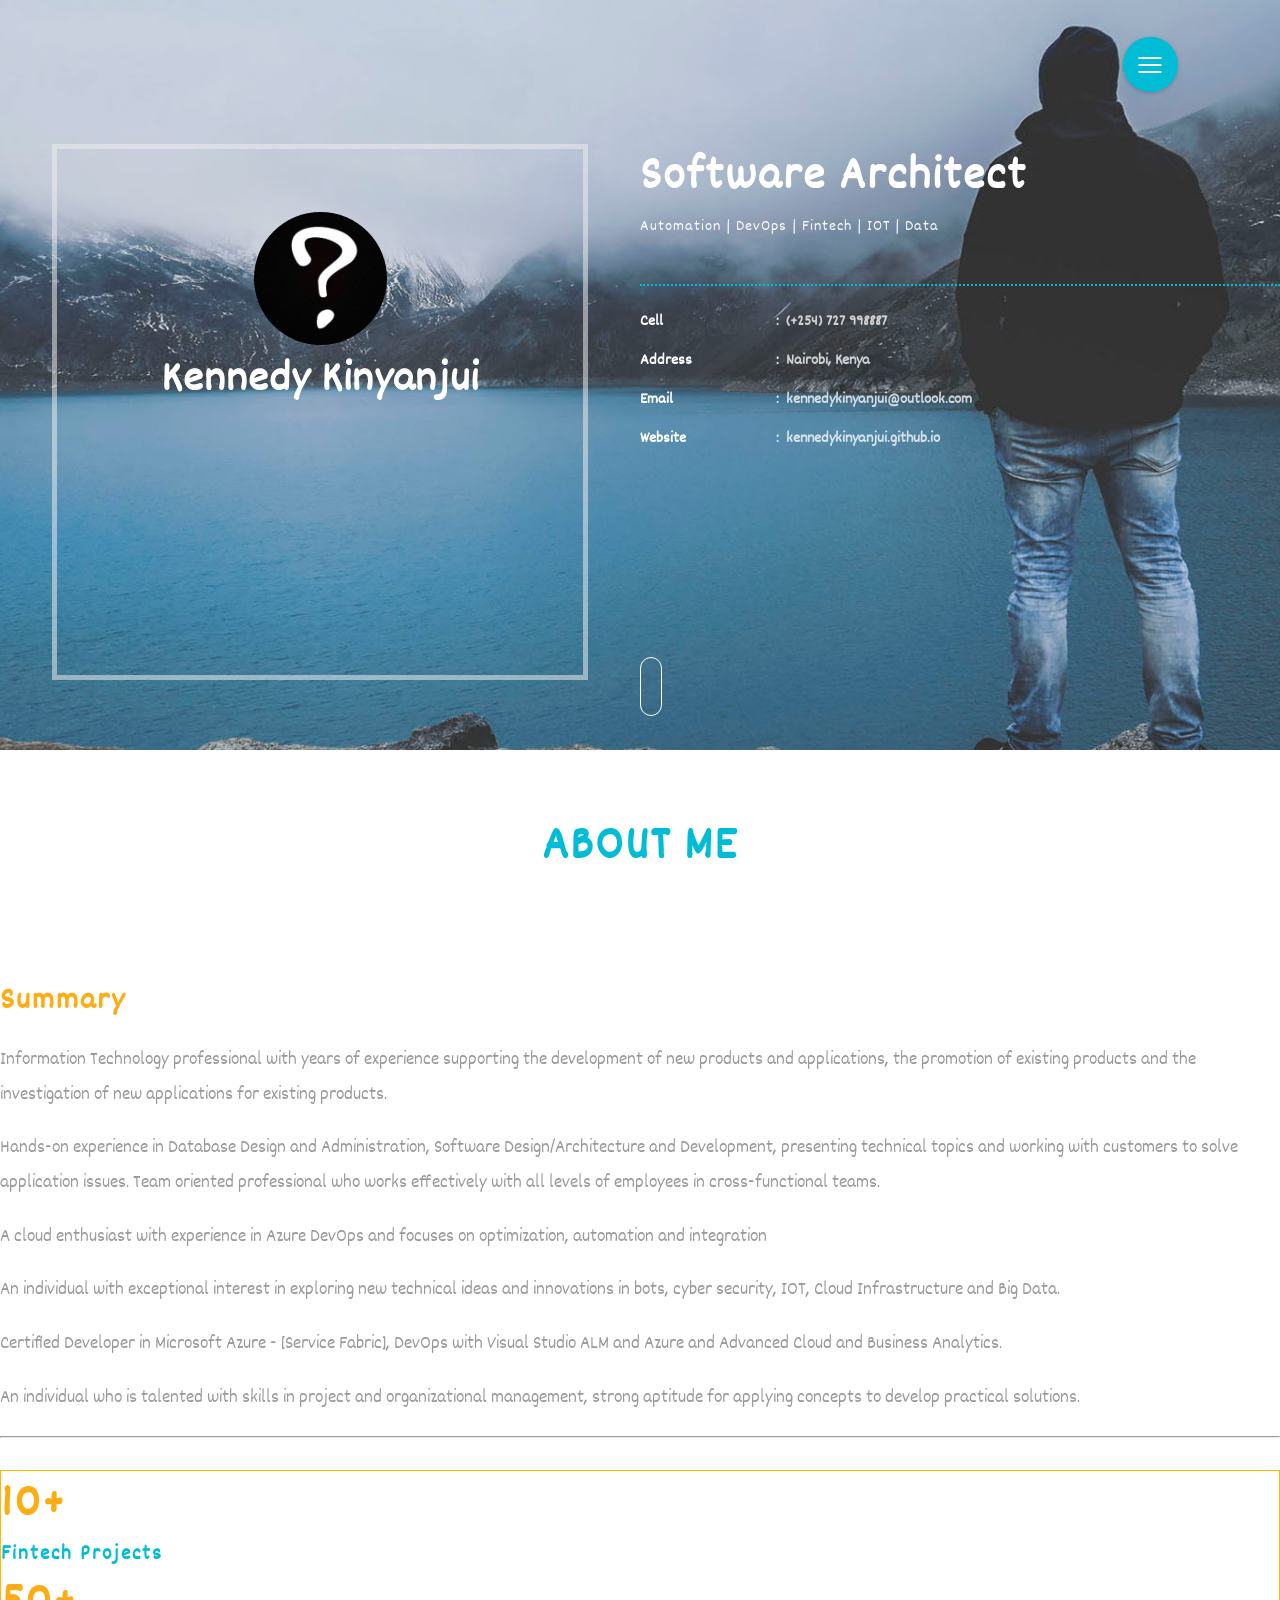
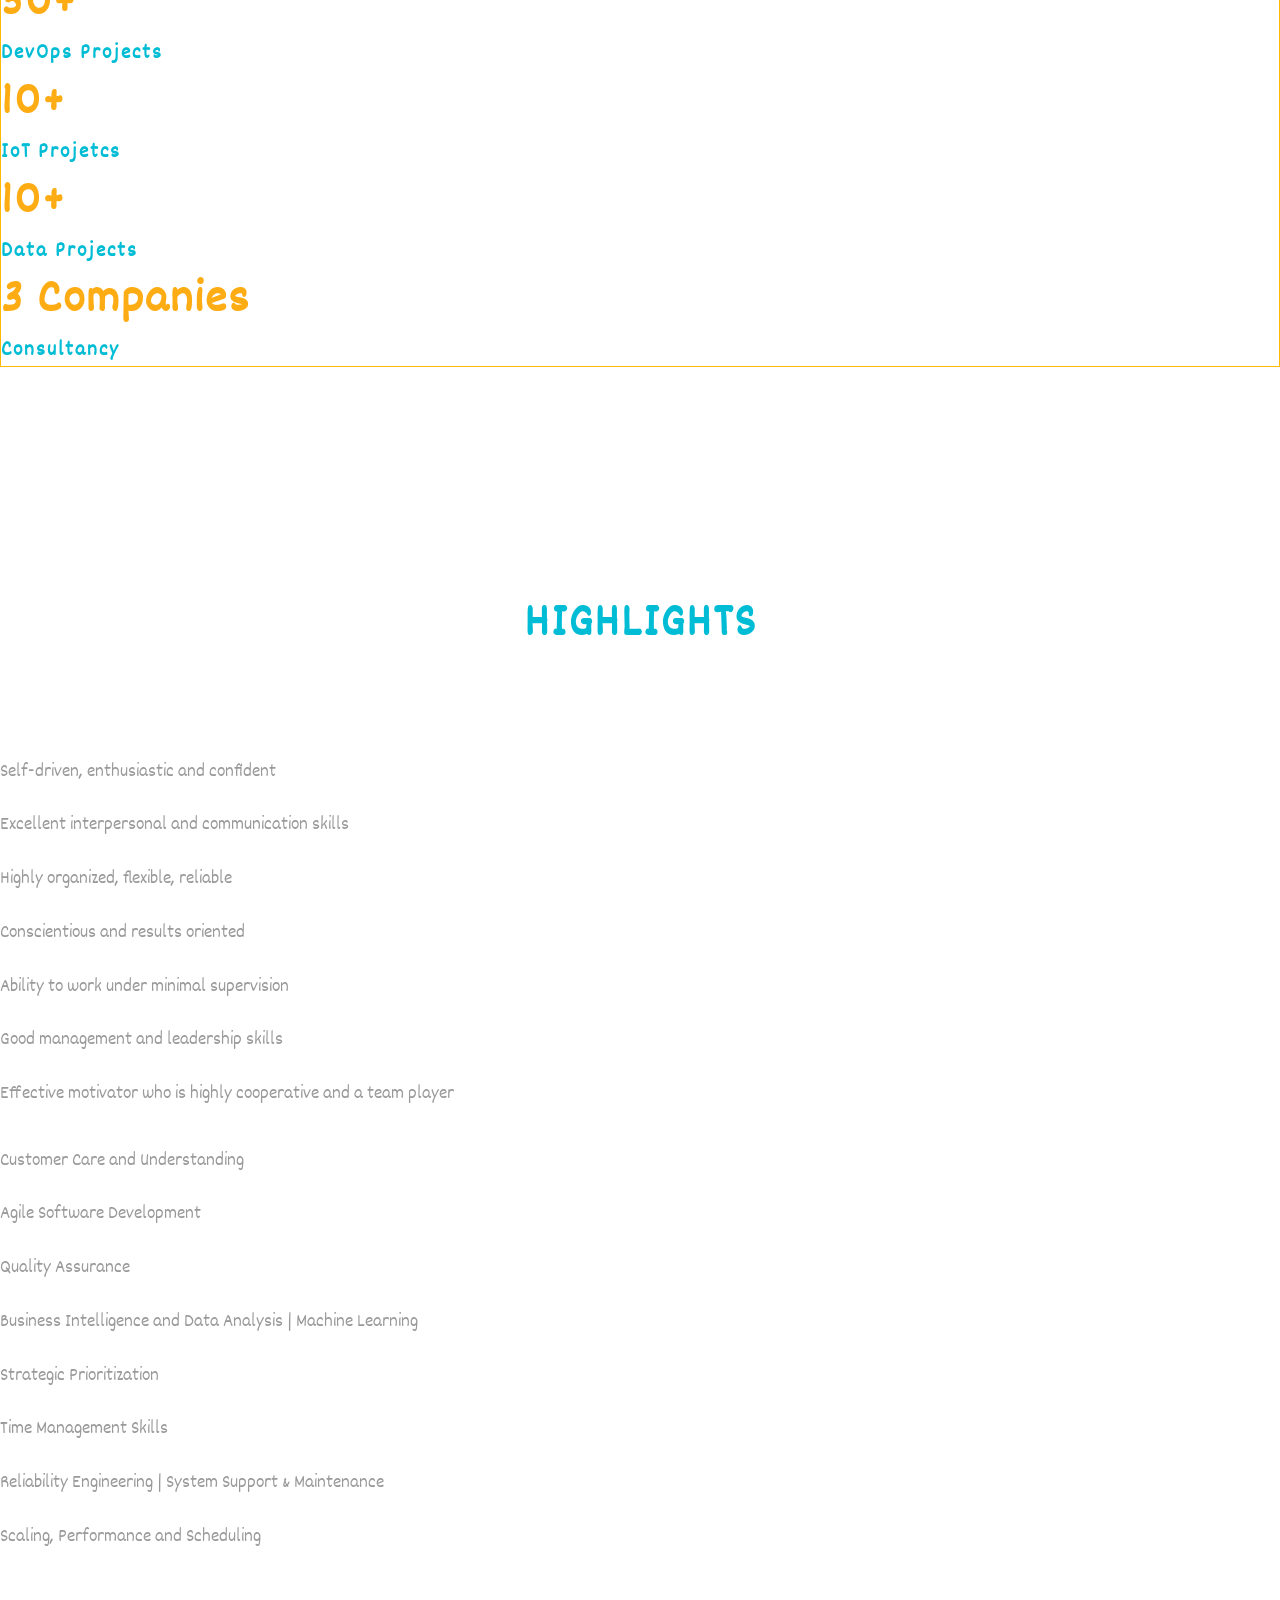
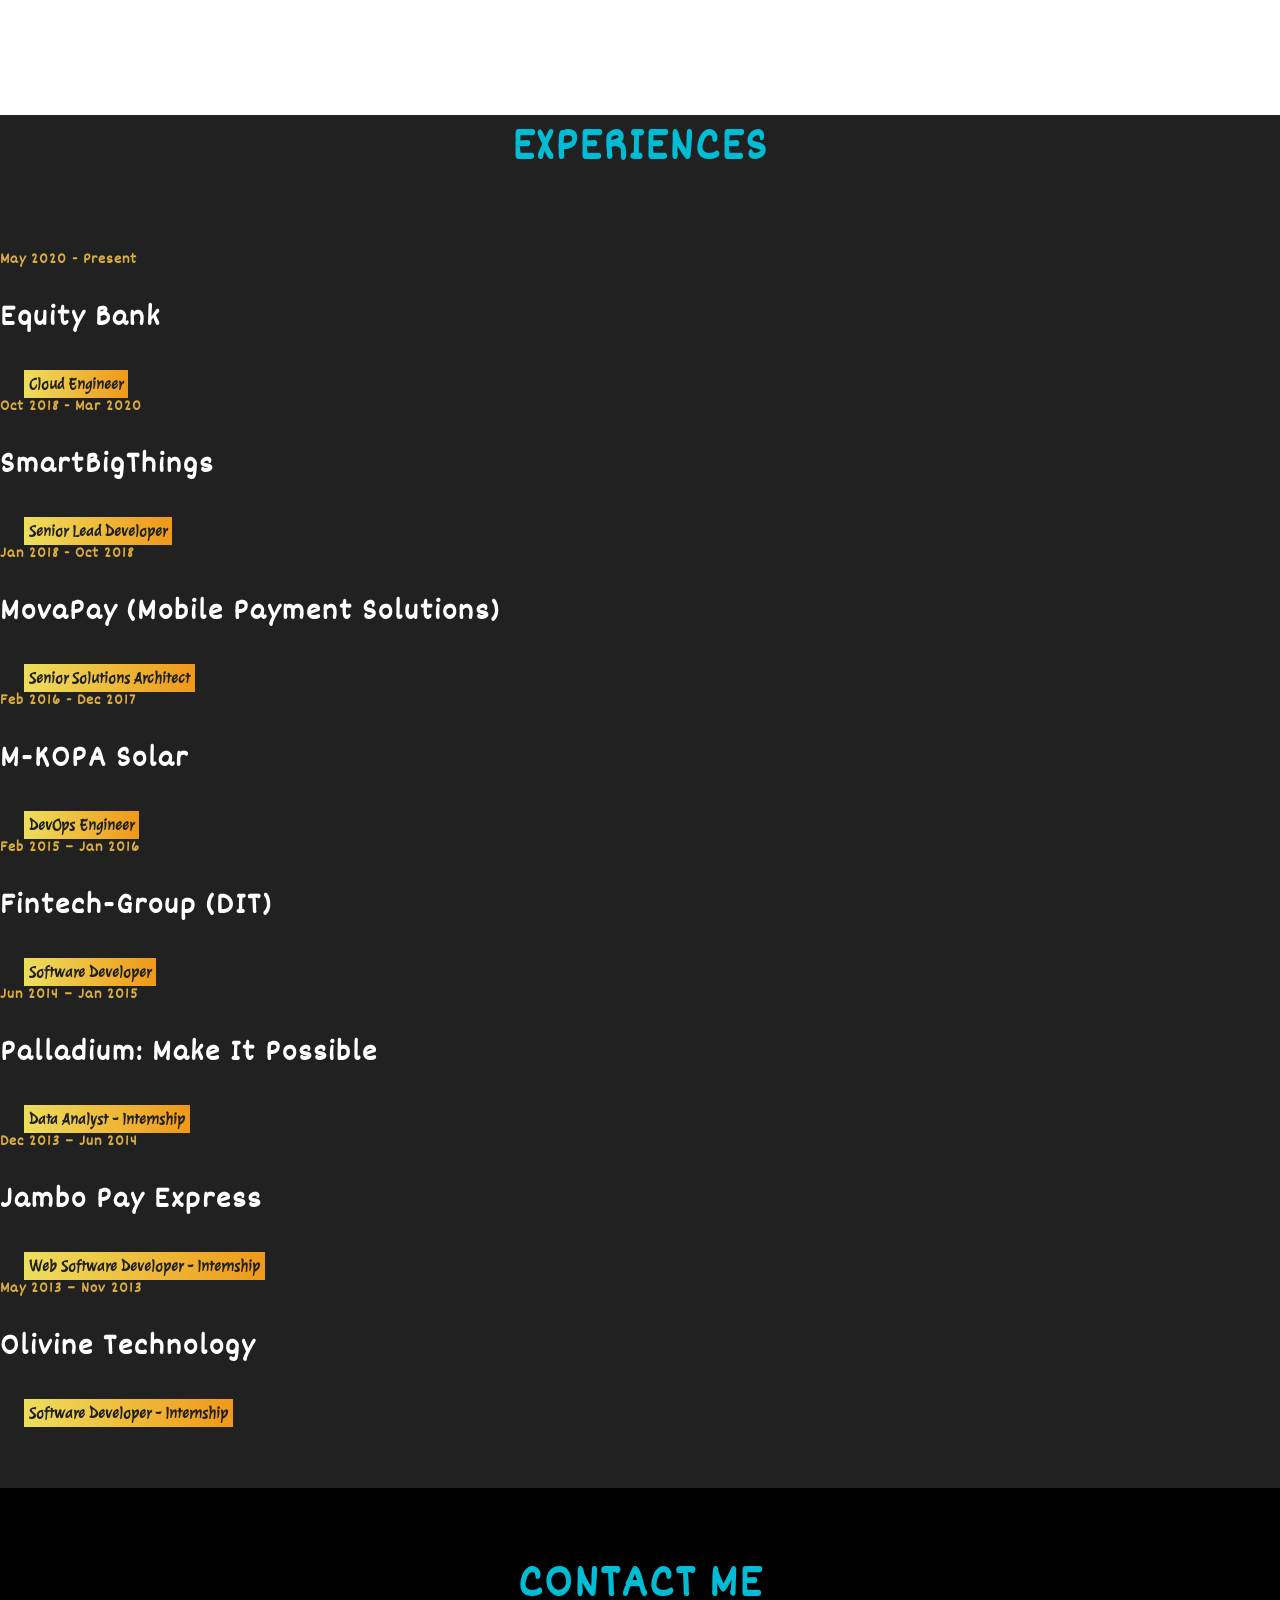
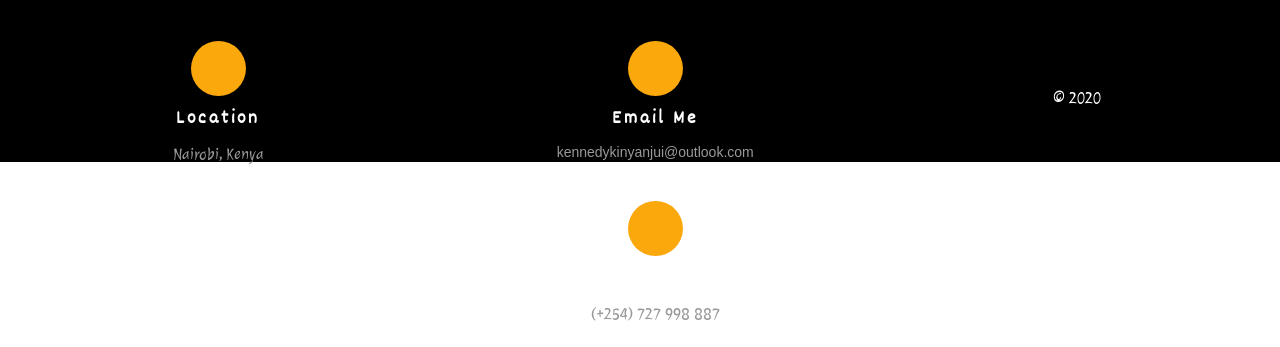
==== commit d7a23a9a: "own your story" ====
--- a/index.html
+++ b/index.html
@@ -170,6 +170,11 @@
 								<h5>Data Projects</h5>
 							</div>
 
+							<div class="col-md-4 w3-about-grid-small">
+								<h3 class="w3-head-project">3 Companies</h3>
+								<h5>Consultancy</h5>
+							</div>
+
 						</div>
 
 					</div>
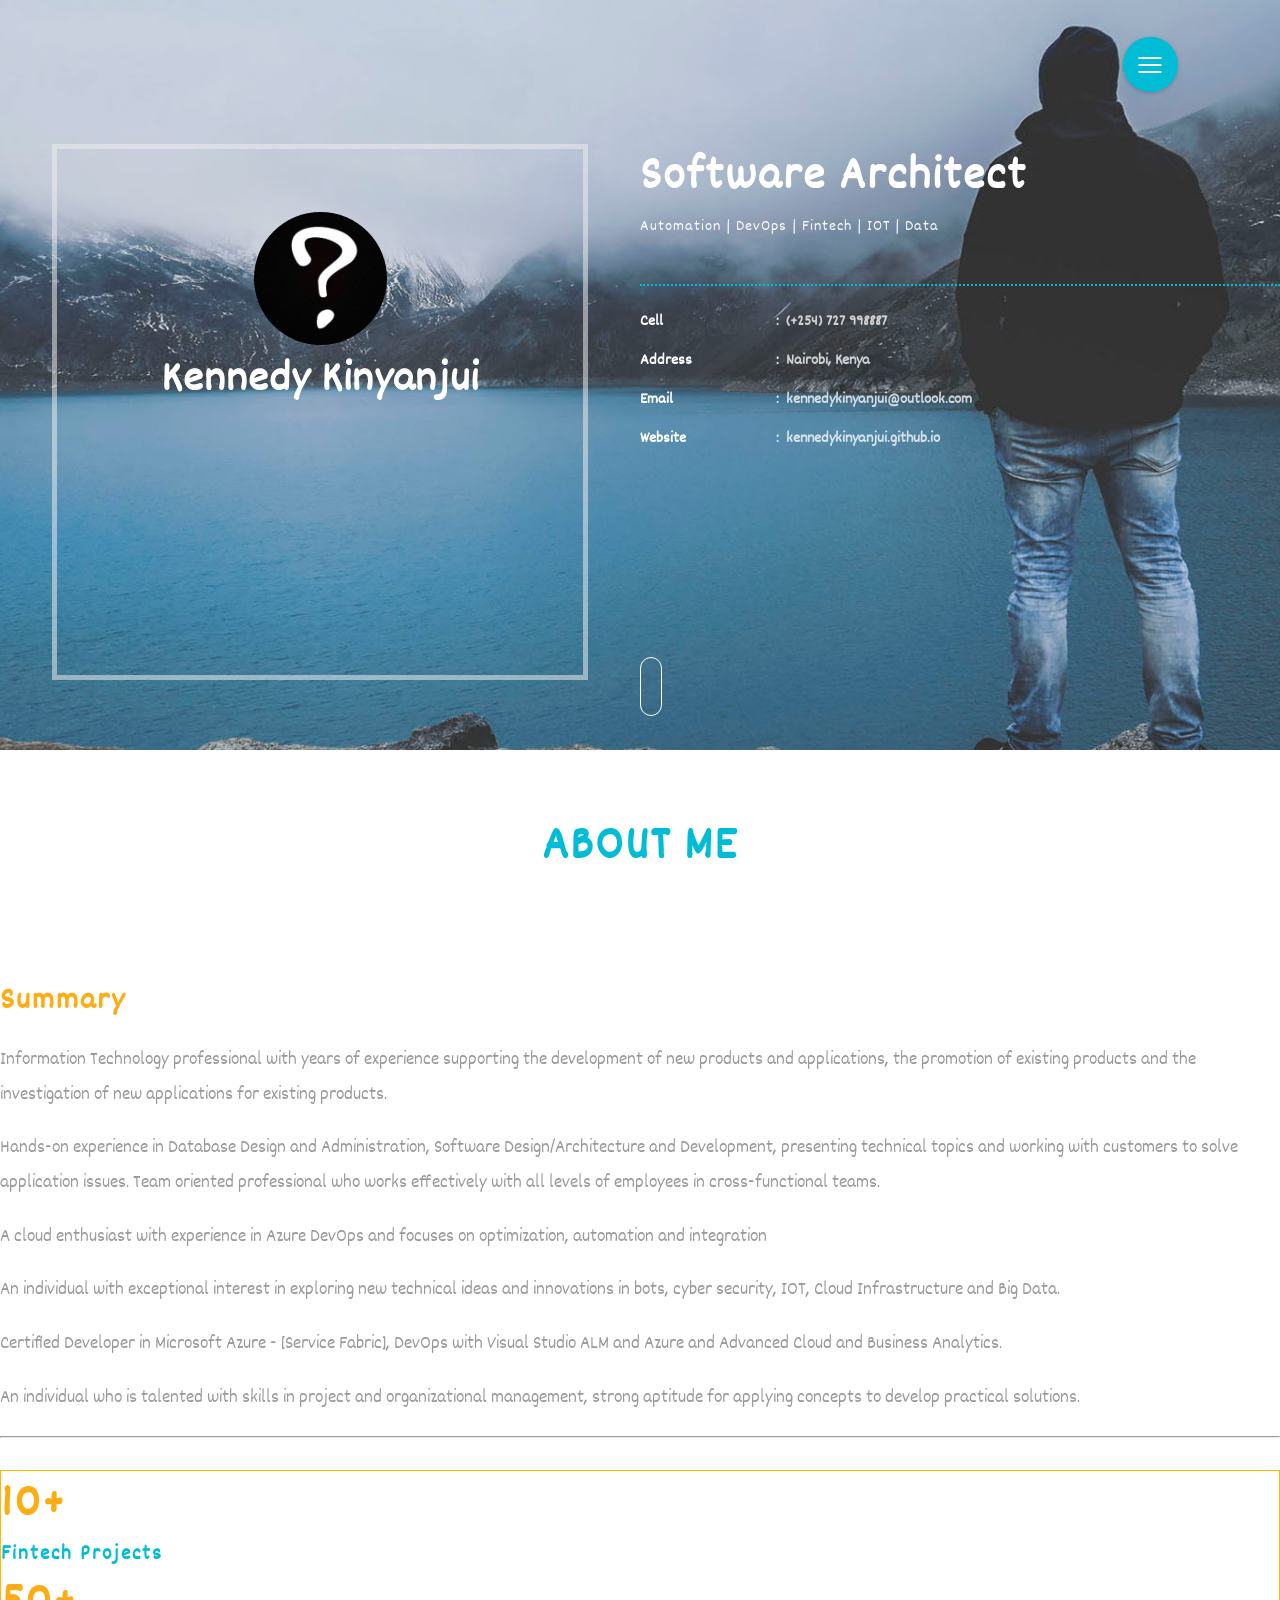
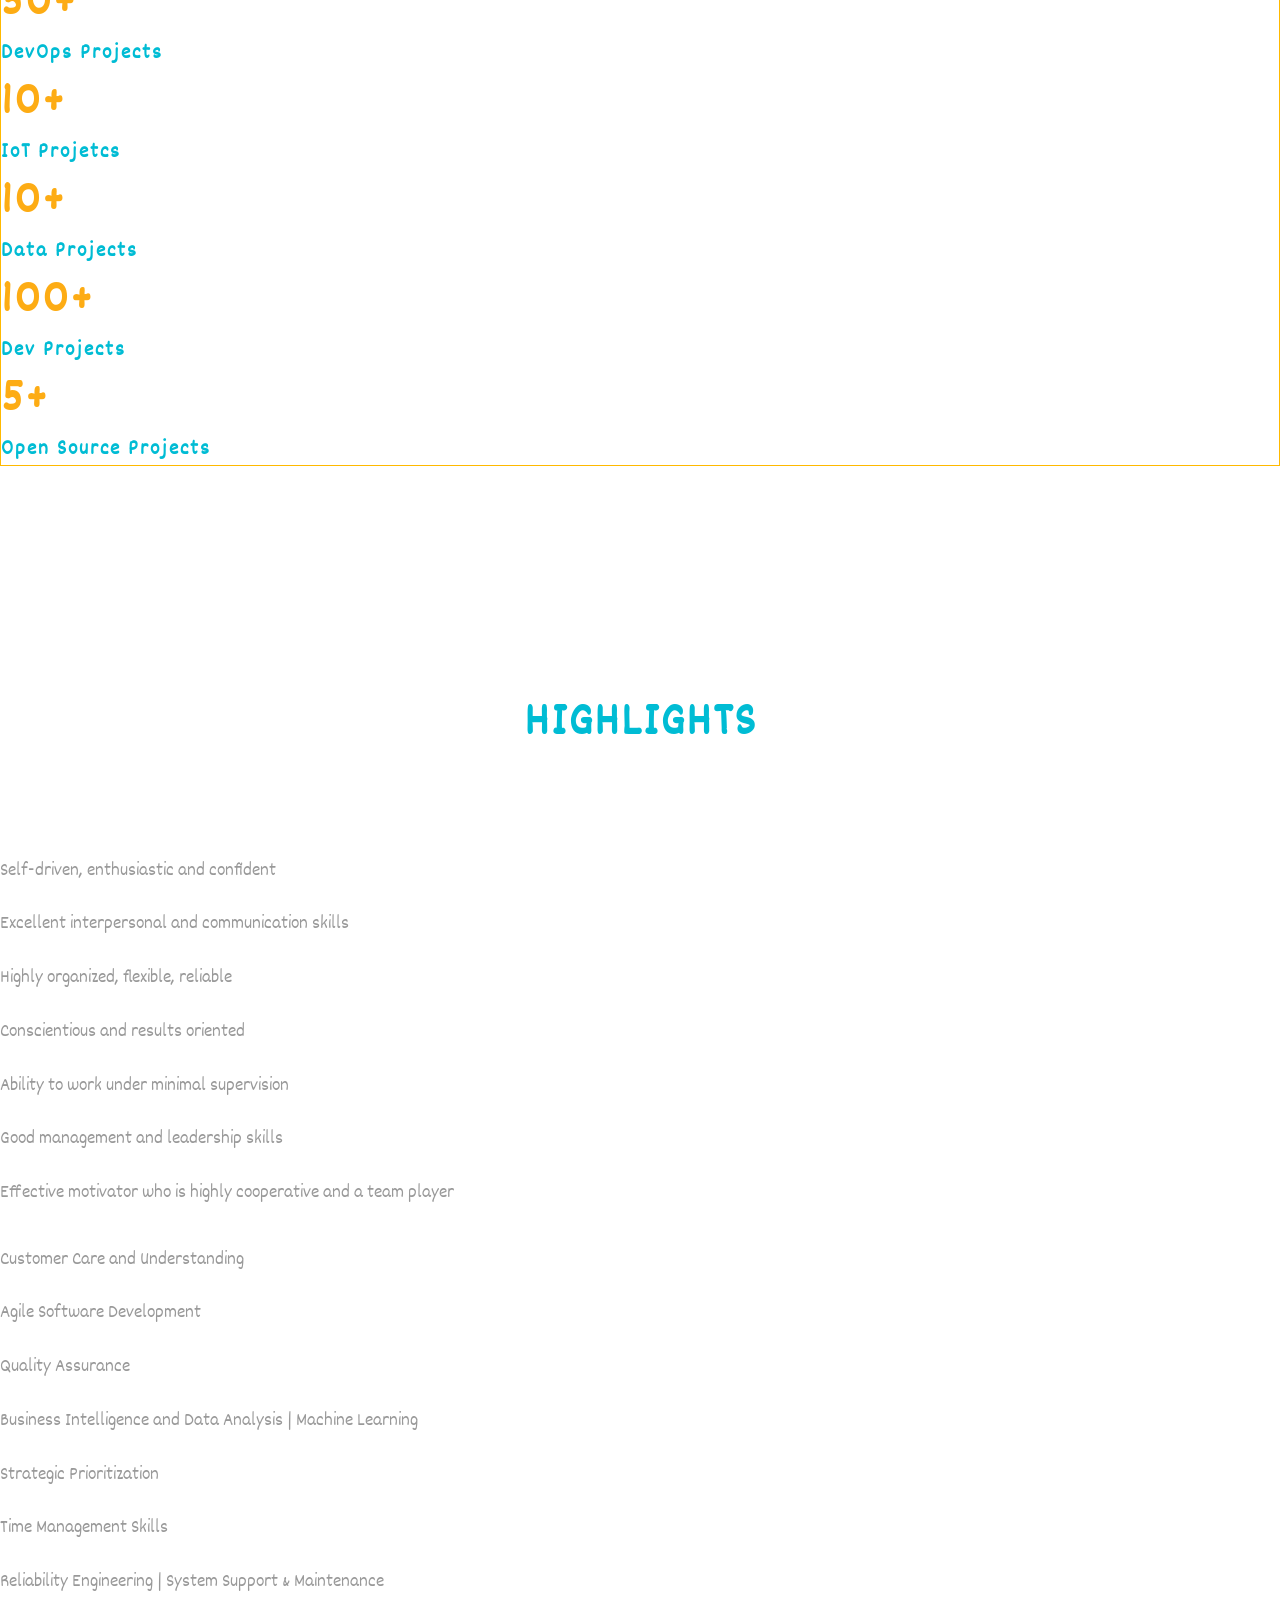
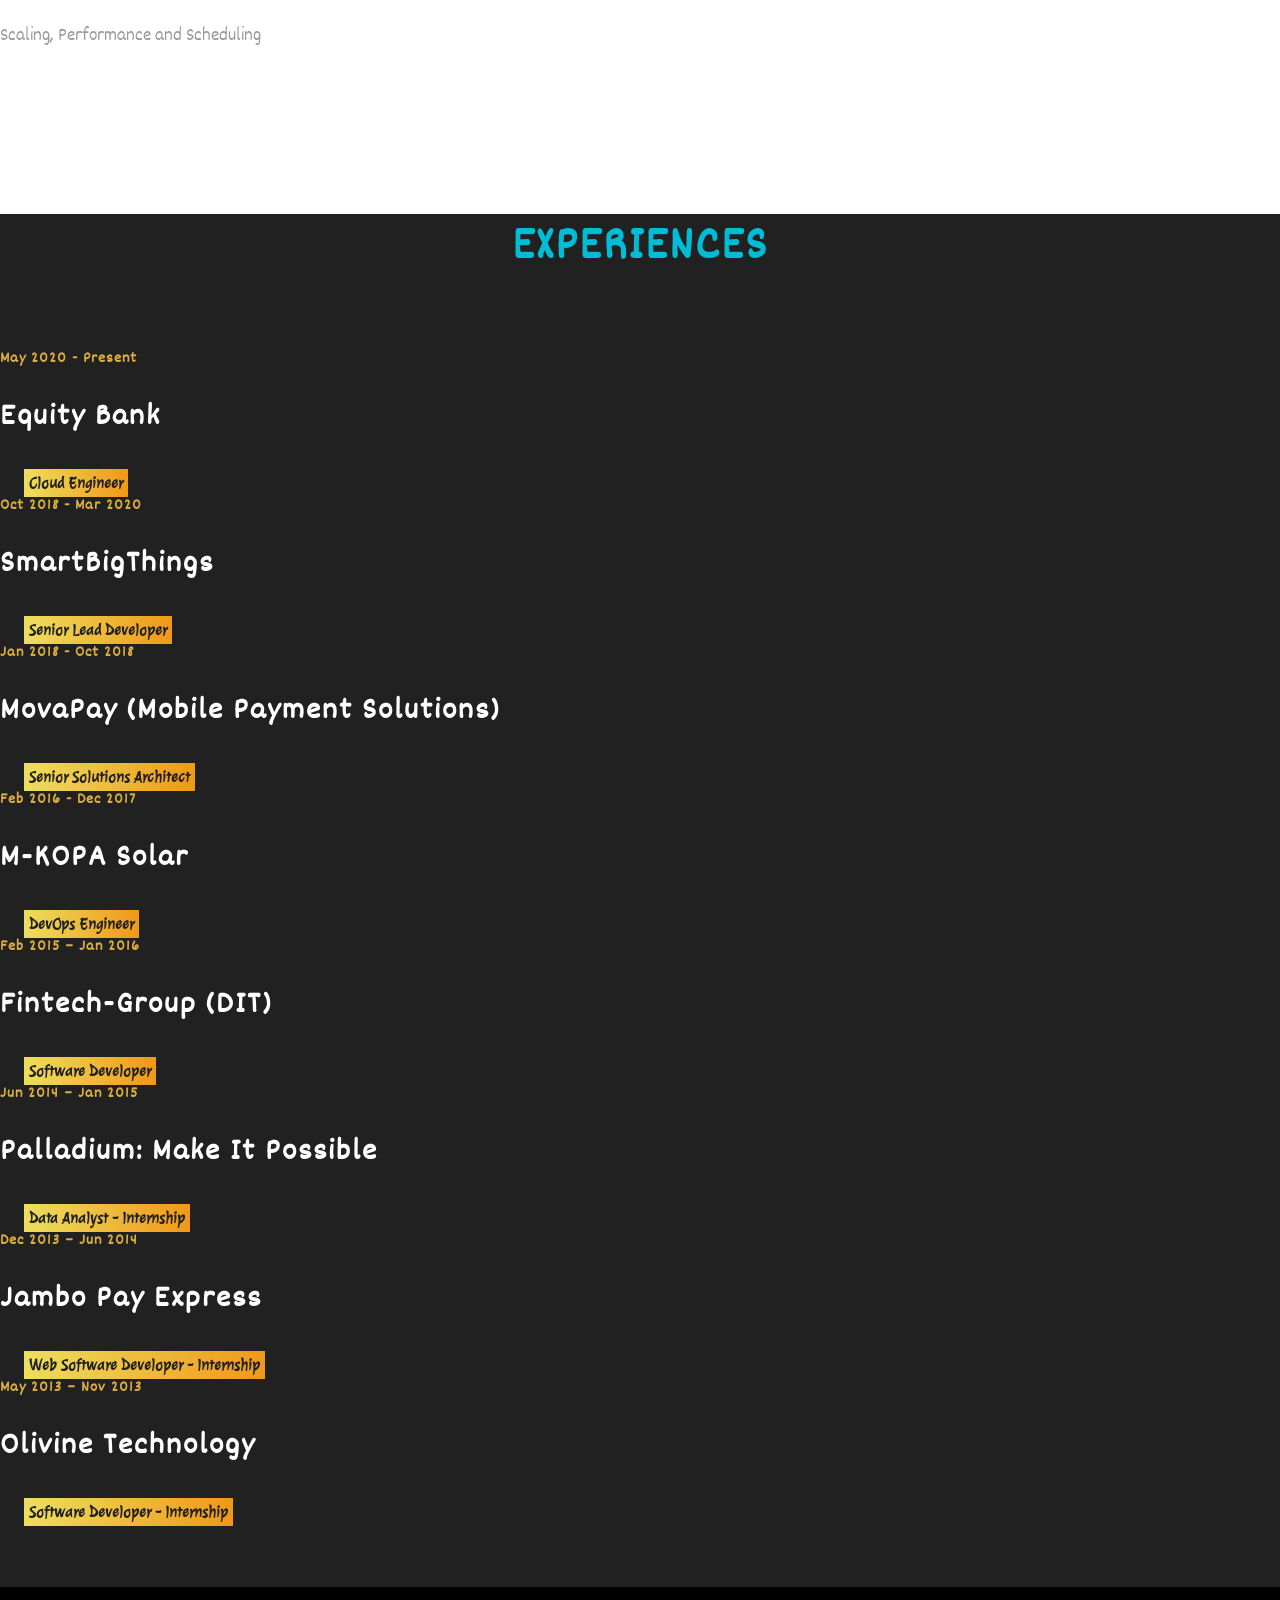
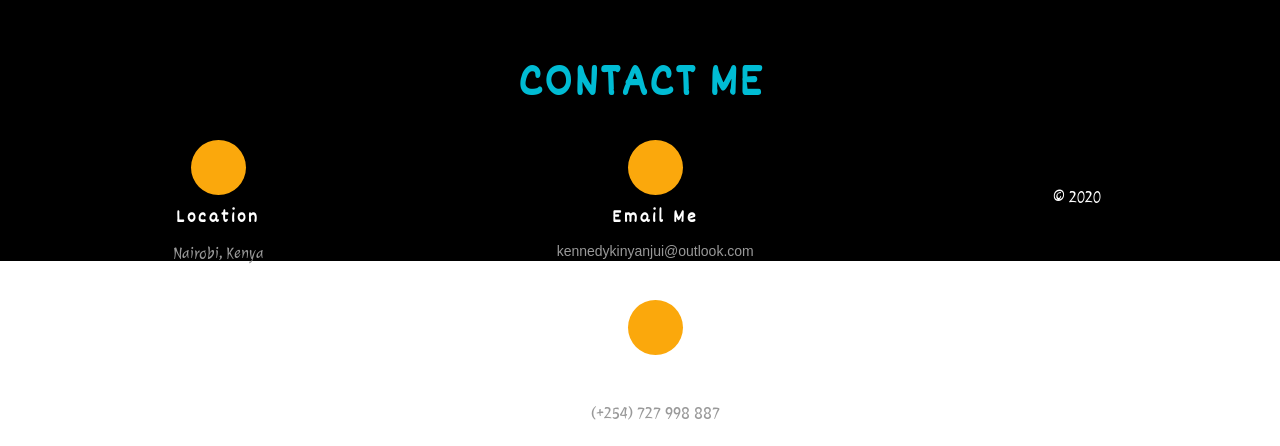
==== commit 79f2636c: "own your story" ====
--- a/index.html
+++ b/index.html
@@ -171,8 +171,13 @@
 							</div>
 
 							<div class="col-md-4 w3-about-grid-small">
-								<h3 class="w3-head-project">3 Companies</h3>
-								<h5>Consultancy</h5>
+								<h3 class="w3-head-project">100+</h3>
+								<h5>Dev Projects</h5>
+							</div>
+
+							<div class="col-md-4 w3-about-grid-small">
+								<h3 class="w3-head-project">5+</h3>
+								<h5>Open Source Projects</h5>
 							</div>
 
 						</div>
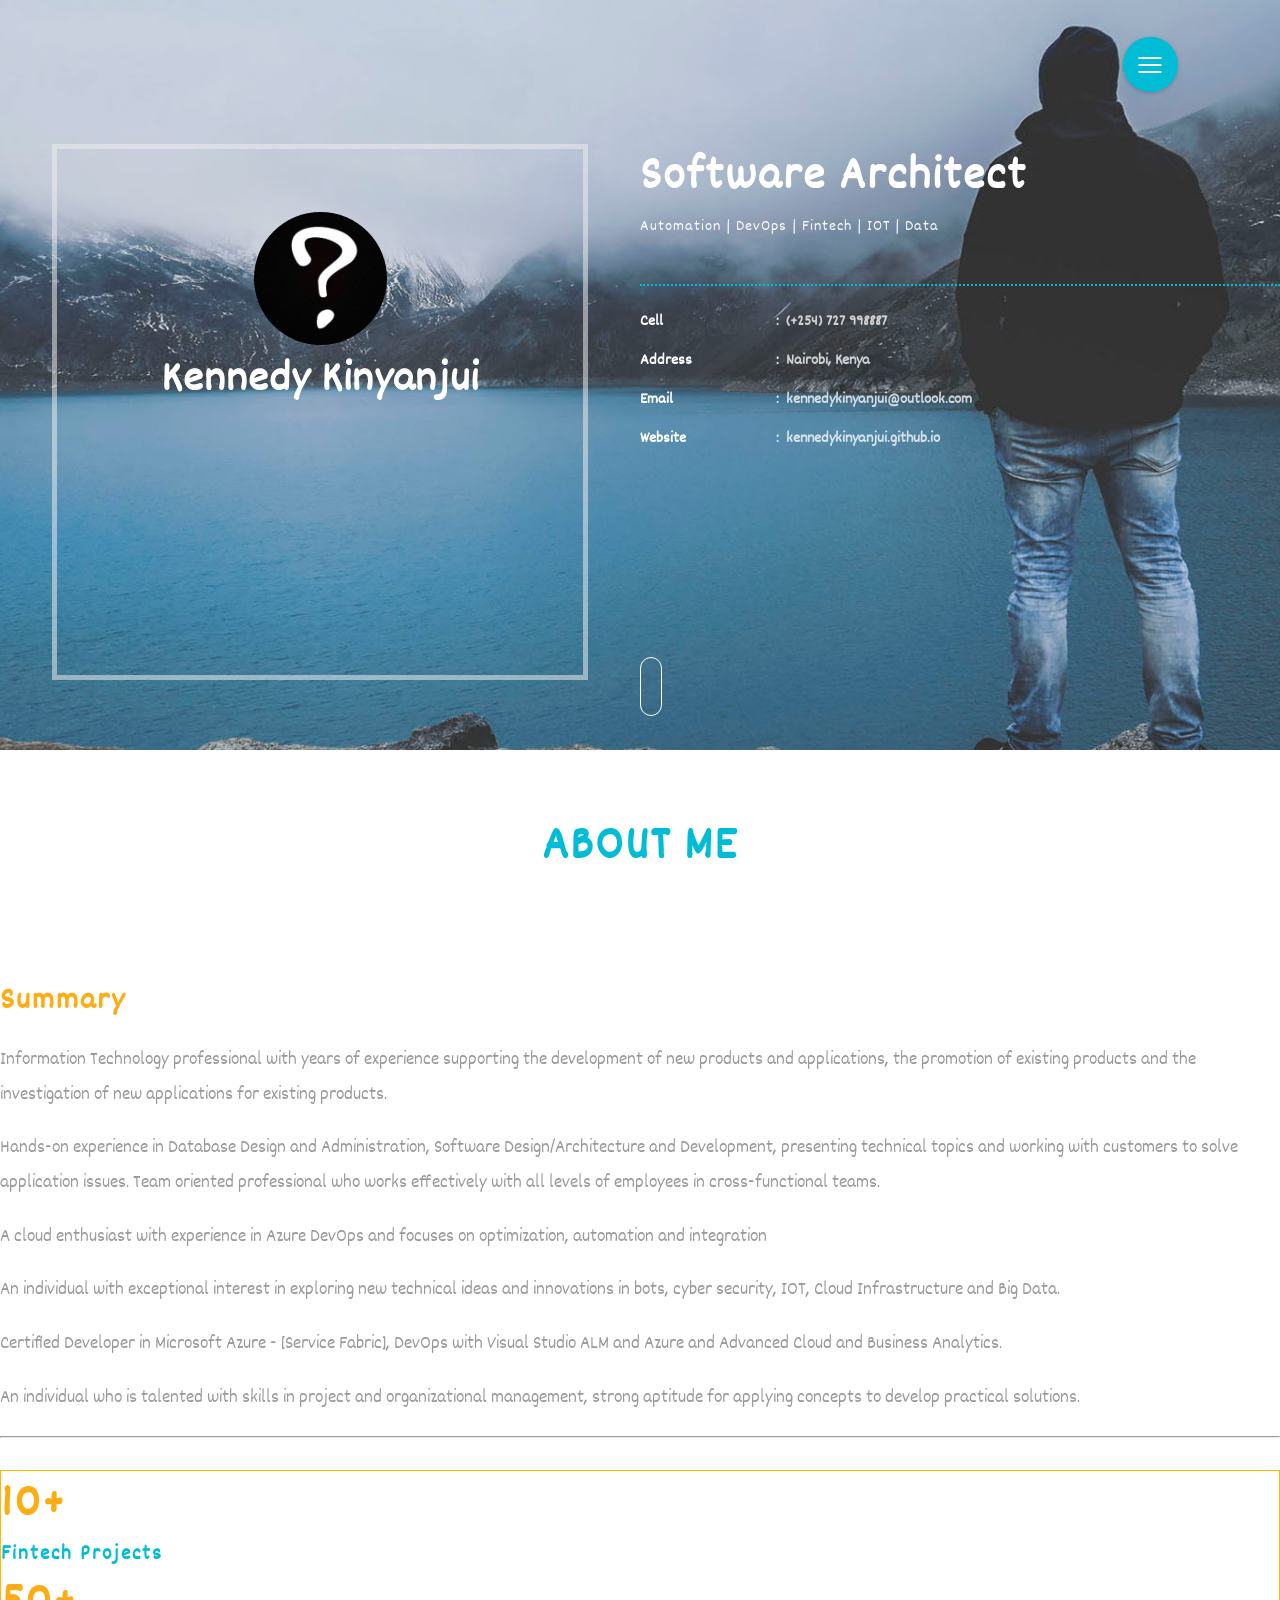
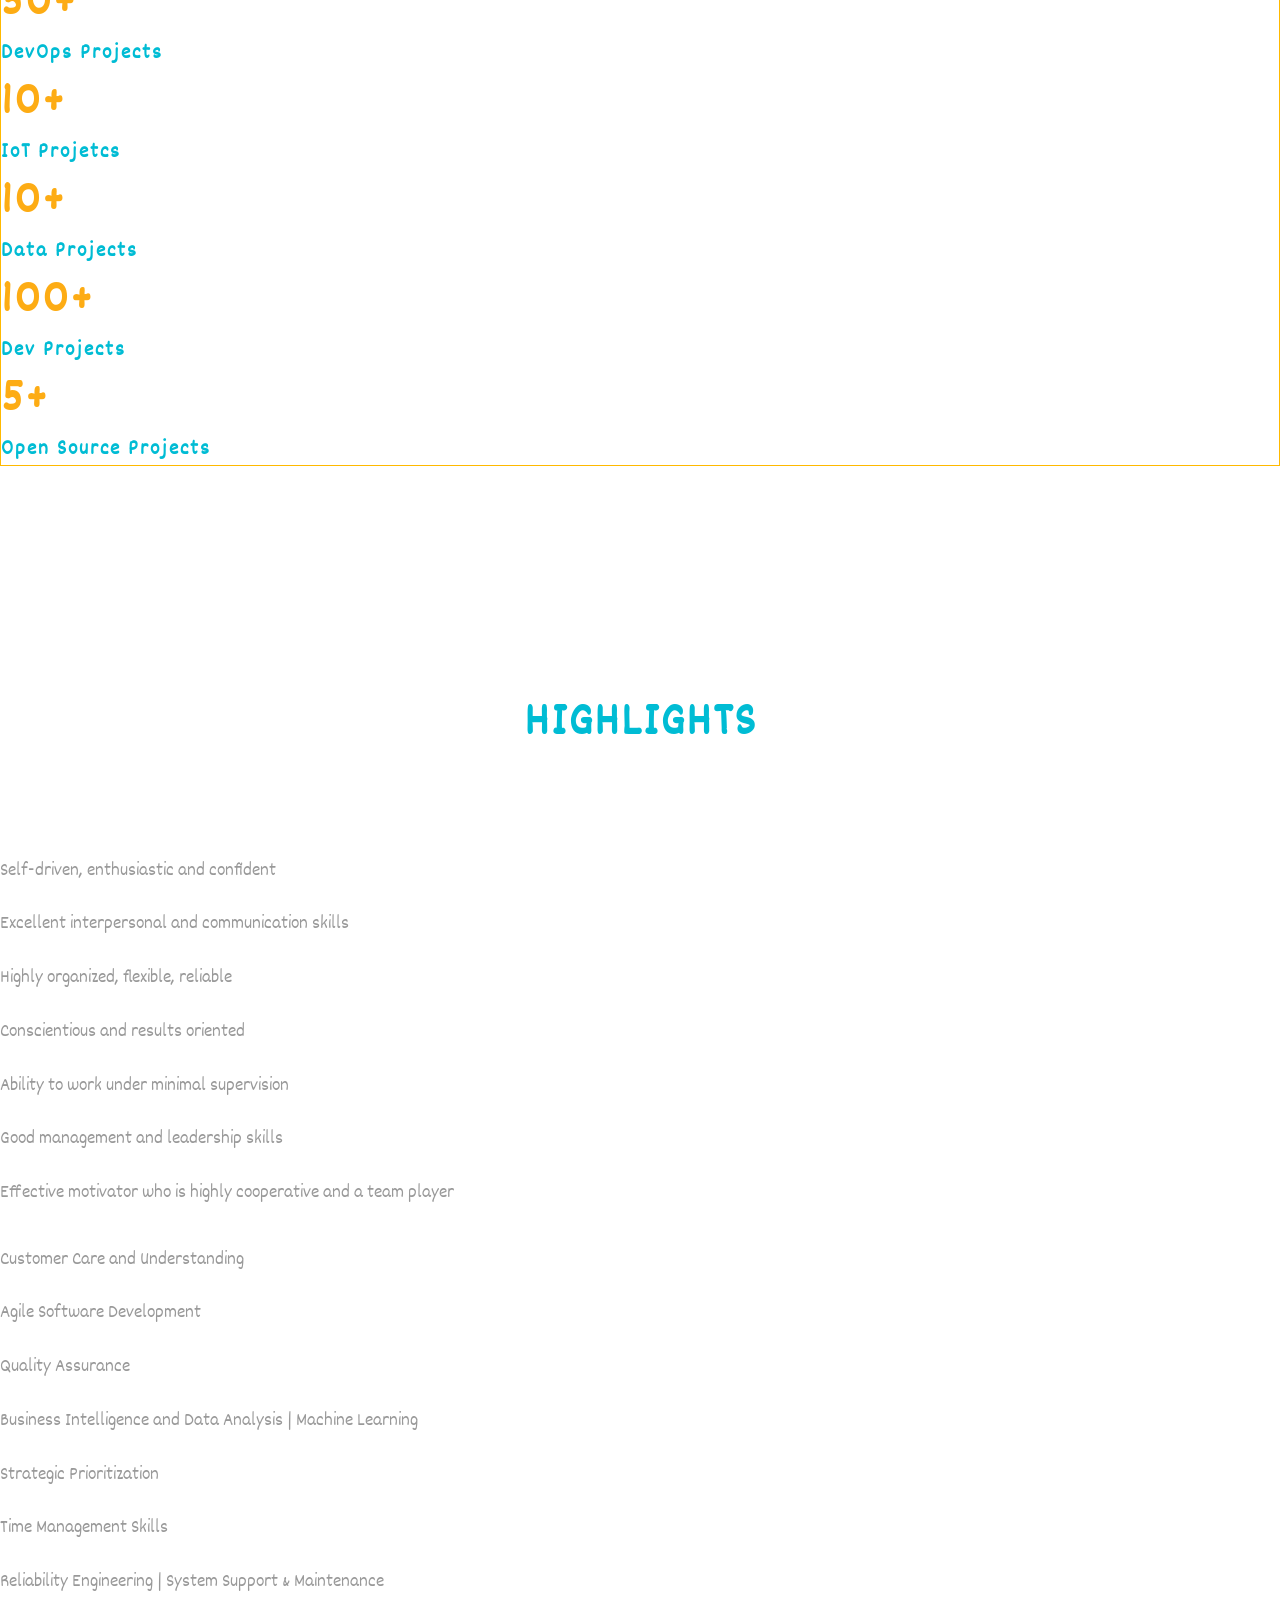
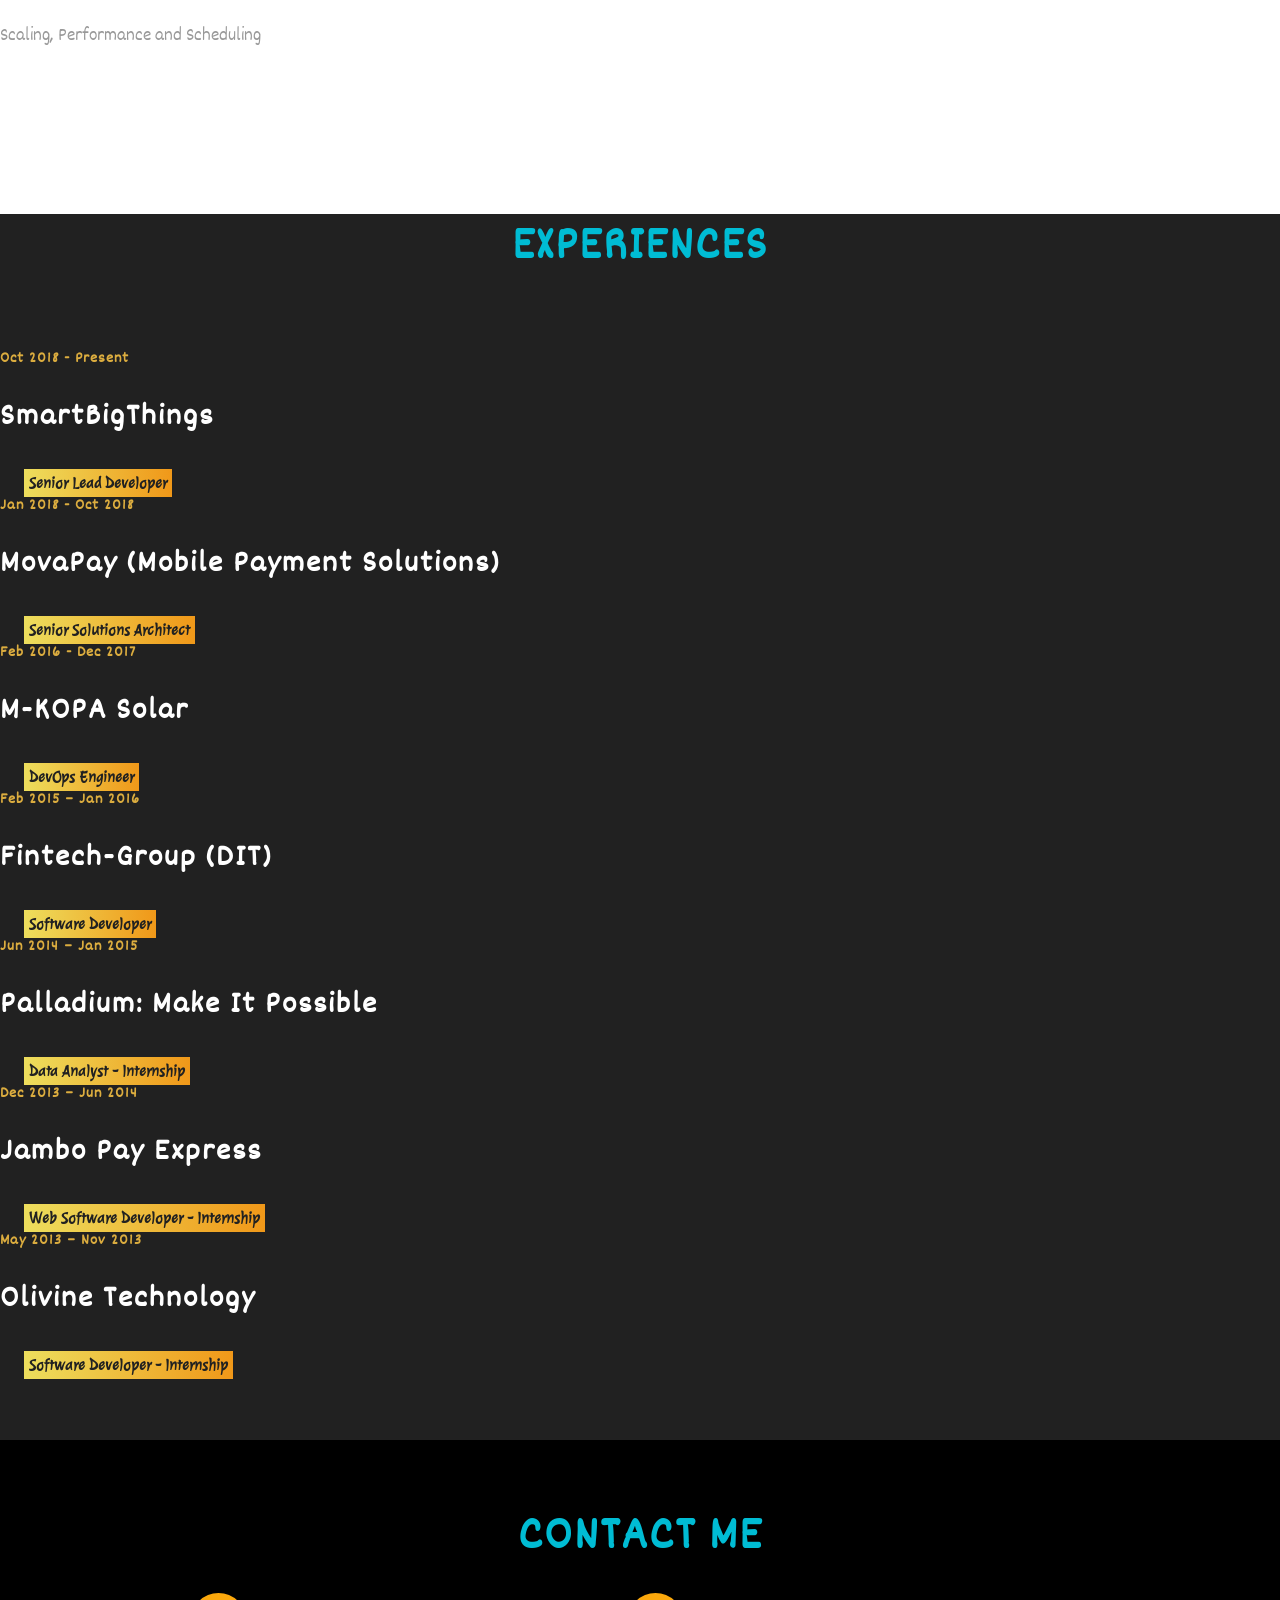
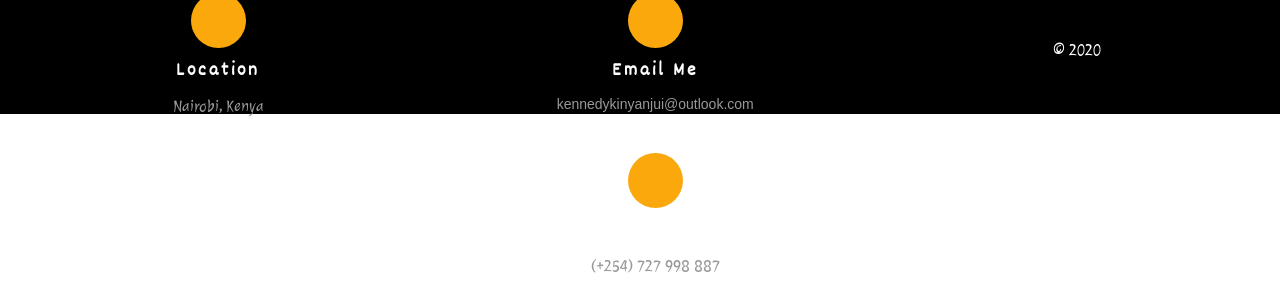
==== commit de50452b: "Update index.html" ====
--- a/index.html
+++ b/index.html
@@ -266,7 +266,7 @@
 
 				<div class="col-md-12 w3-edu-grid-left">
 
-					<div class="col-md-4 w3-edu-info1">
+					<!--<div class="col-md-4 w3-edu-info1">
 						<h3>May 2020 - Present</h3>
 					</div>
 
@@ -275,10 +275,10 @@
 						<h4><i class="fa fa-laptop" aria-hidden="true"></i><span>Cloud Engineer</span></h4>
 					</div>
 
-					<div class="clearfix"></div>
+					<div class="clearfix"></div>-->
 
 					<div class="col-md-4 w3-edu-info1">
-						<h3>Oct 2018 - Mar 2020</h3>
+						<h3>Oct 2018 - Present</h3>
 					</div>
 
 					<div class="col-md-8 w3-edu-info2">
@@ -896,4 +896,4 @@
 
 </body>
 
-</html>+</html>
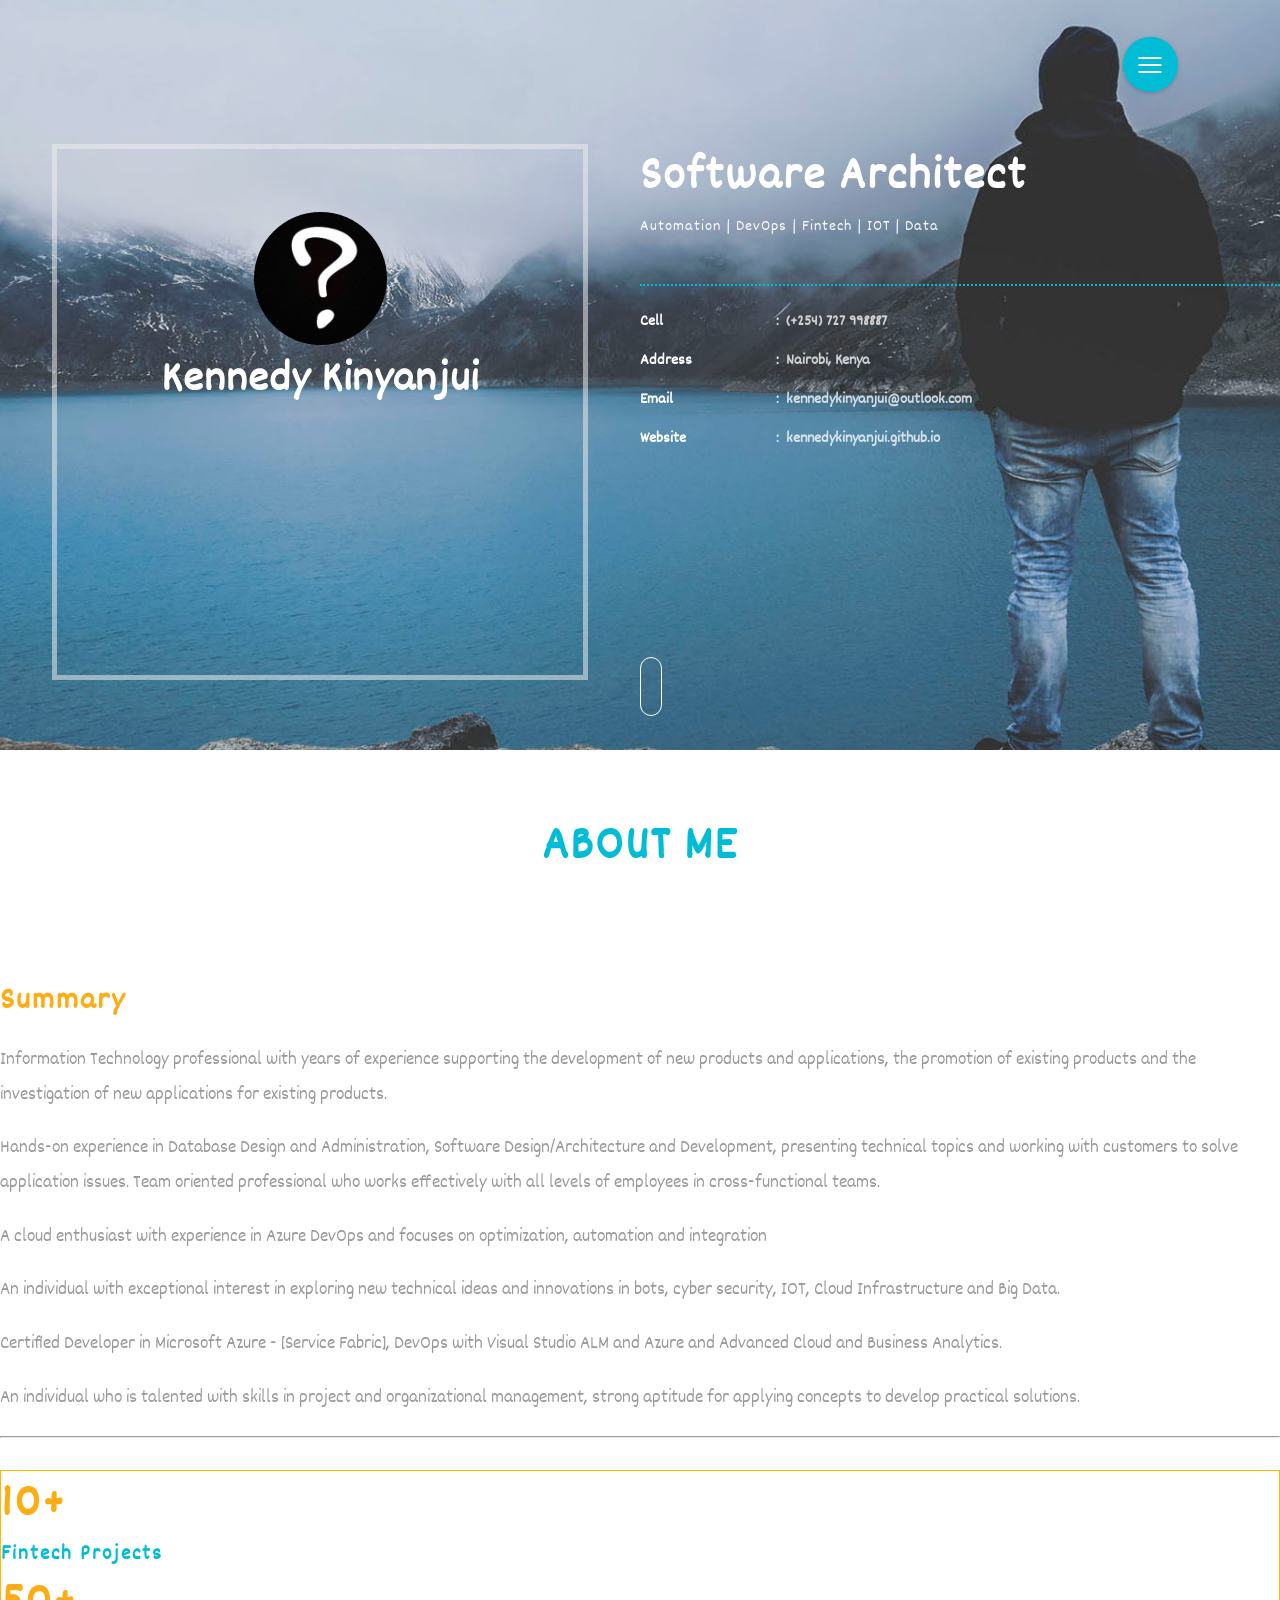
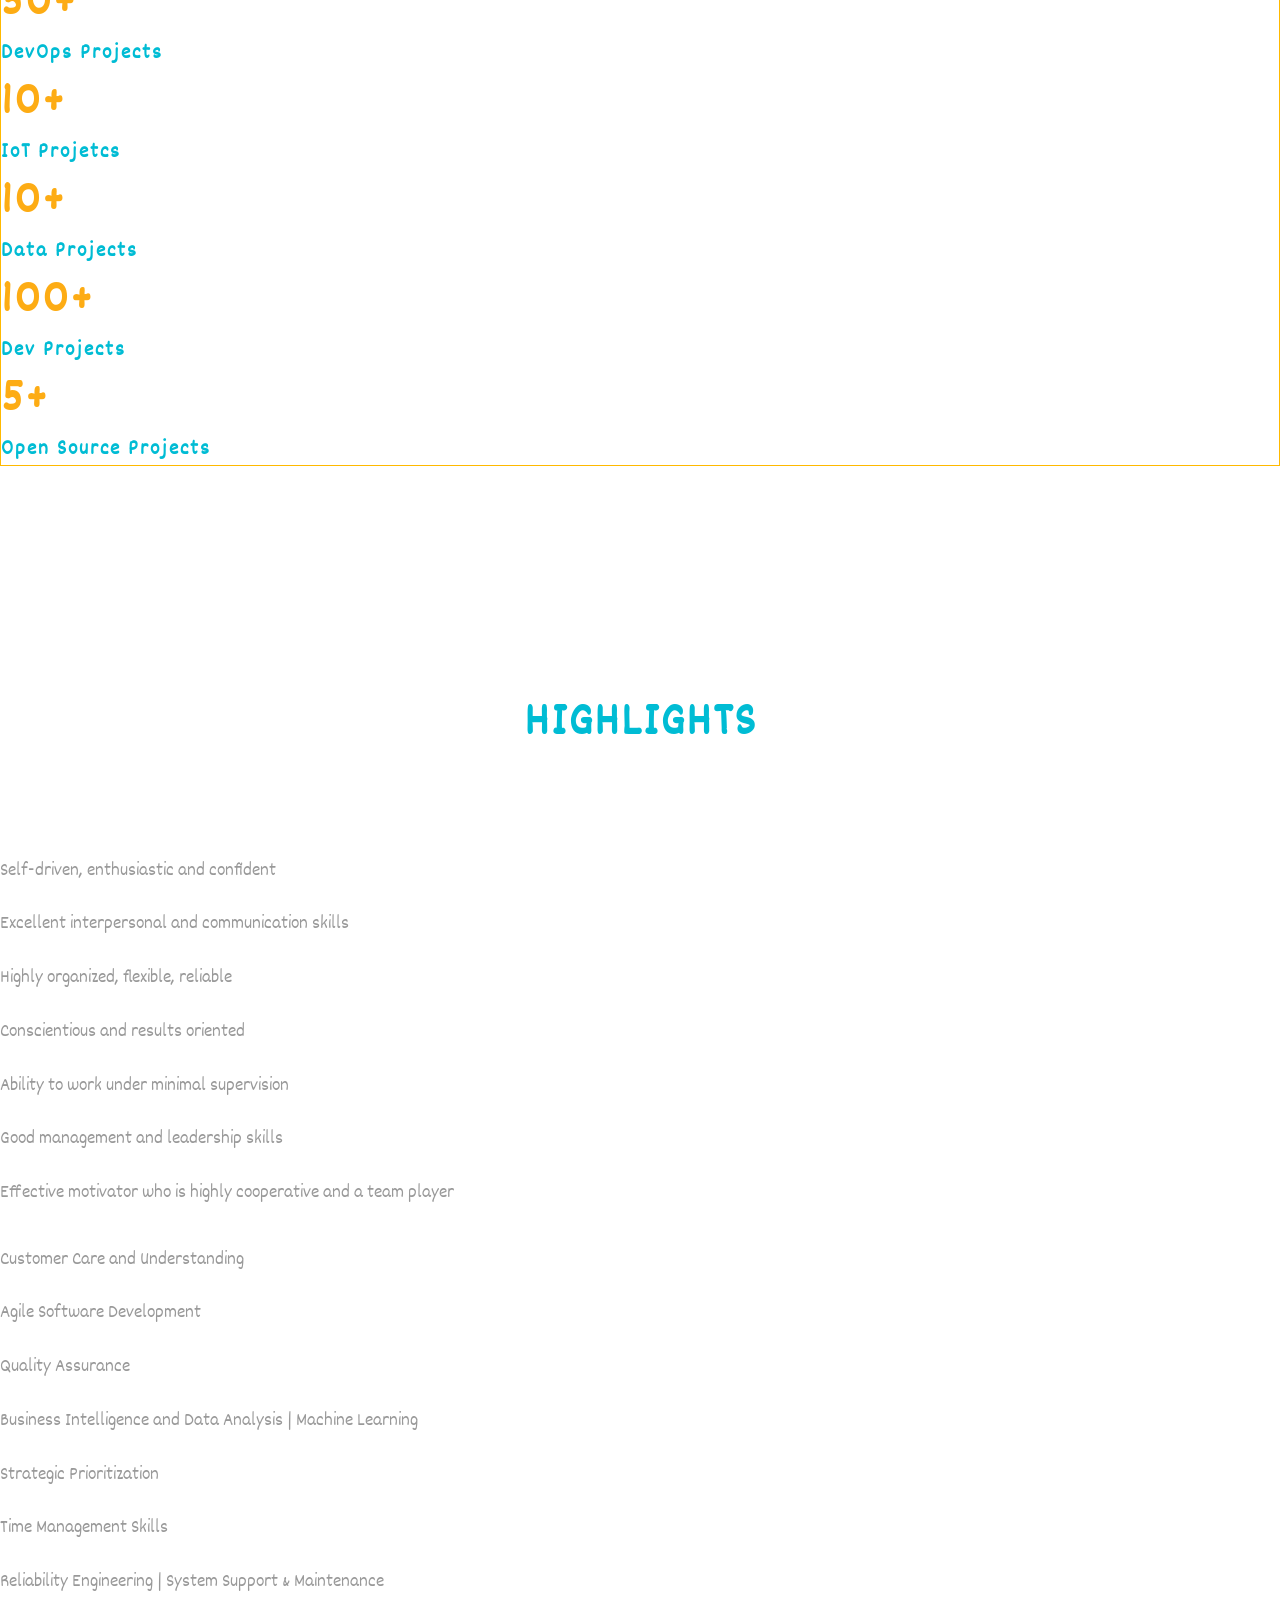
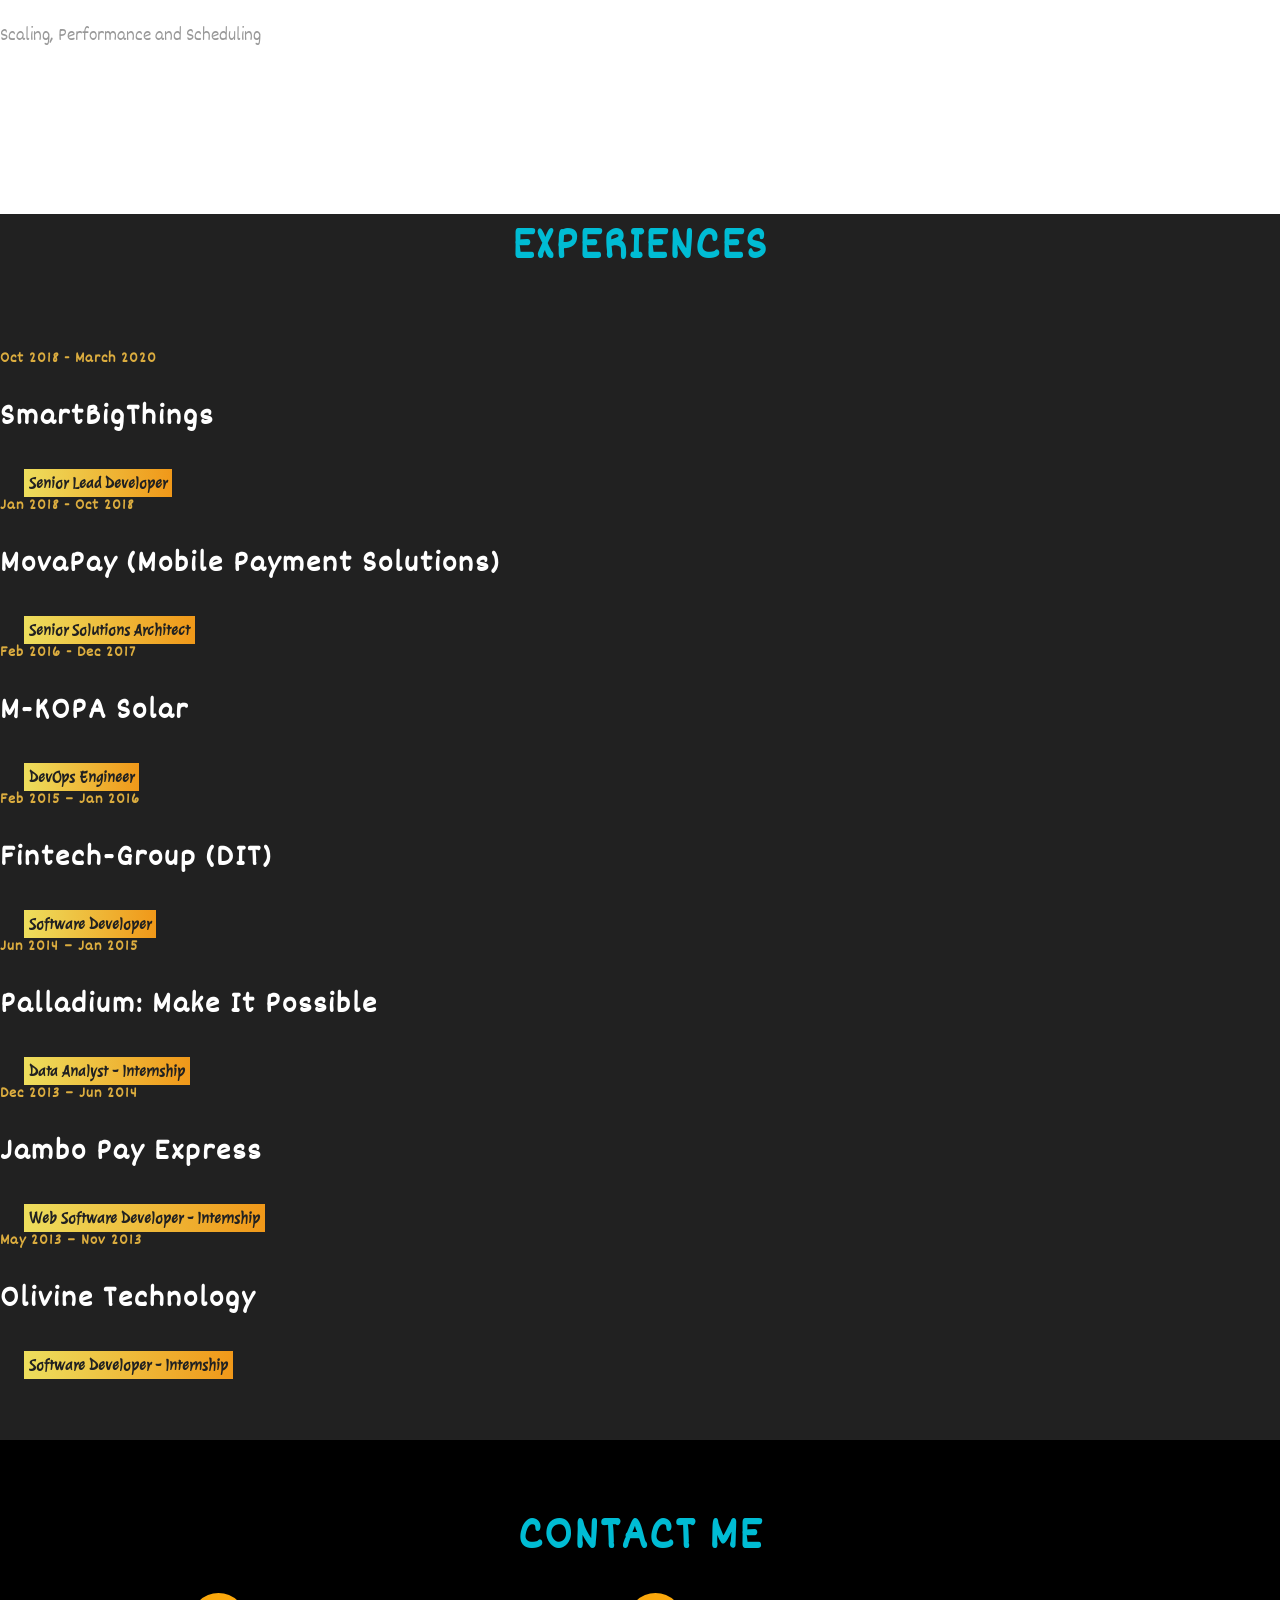
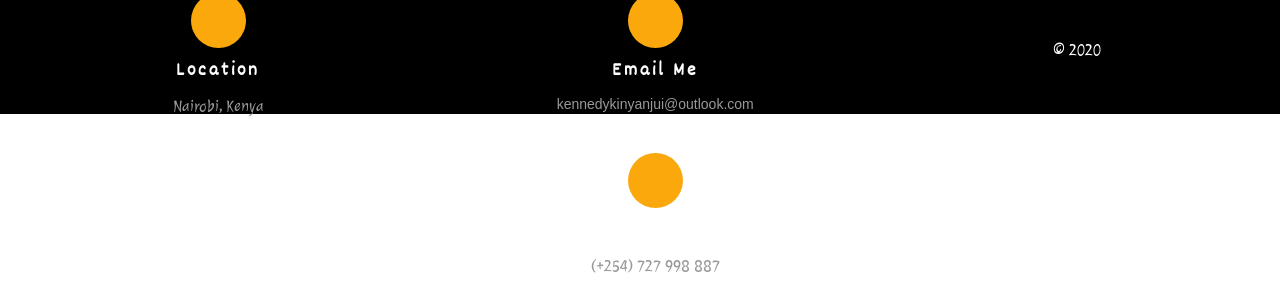
==== commit 276480b0: "changes" ====
--- a/index.html
+++ b/index.html
@@ -266,19 +266,28 @@
 
 				<div class="col-md-12 w3-edu-grid-left">
 
-					<!--<div class="col-md-4 w3-edu-info1">
+					<!-- <div class="col-md-4 w3-edu-info1">
+						<h3>Aug 2020 - Present</h3>
+					</div>
+
+					<div class="col-md-8 w3-edu-info2">
+						<h3>I&M Bank</h3>
+						<h4><i class="fa fa-laptop" aria-hidden="true"></i><span>Full Stack Software Developer</span></h4>
+					</div>
+s
+					<div class="col-md-4 w3-edu-info1">
 						<h3>May 2020 - Present</h3>
 					</div>
 
 					<div class="col-md-8 w3-edu-info2">
 						<h3>Equity Bank</h3>
 						<h4><i class="fa fa-laptop" aria-hidden="true"></i><span>Cloud Engineer</span></h4>
-					</div>
-
-					<div class="clearfix"></div>-->
+					</div> -->
+
+					<div class="clearfix"></div>
 
 					<div class="col-md-4 w3-edu-info1">
-						<h3>Oct 2018 - Present</h3>
+						<h3>Oct 2018 - March 2020</h3>
 					</div>
 
 					<div class="col-md-8 w3-edu-info2">
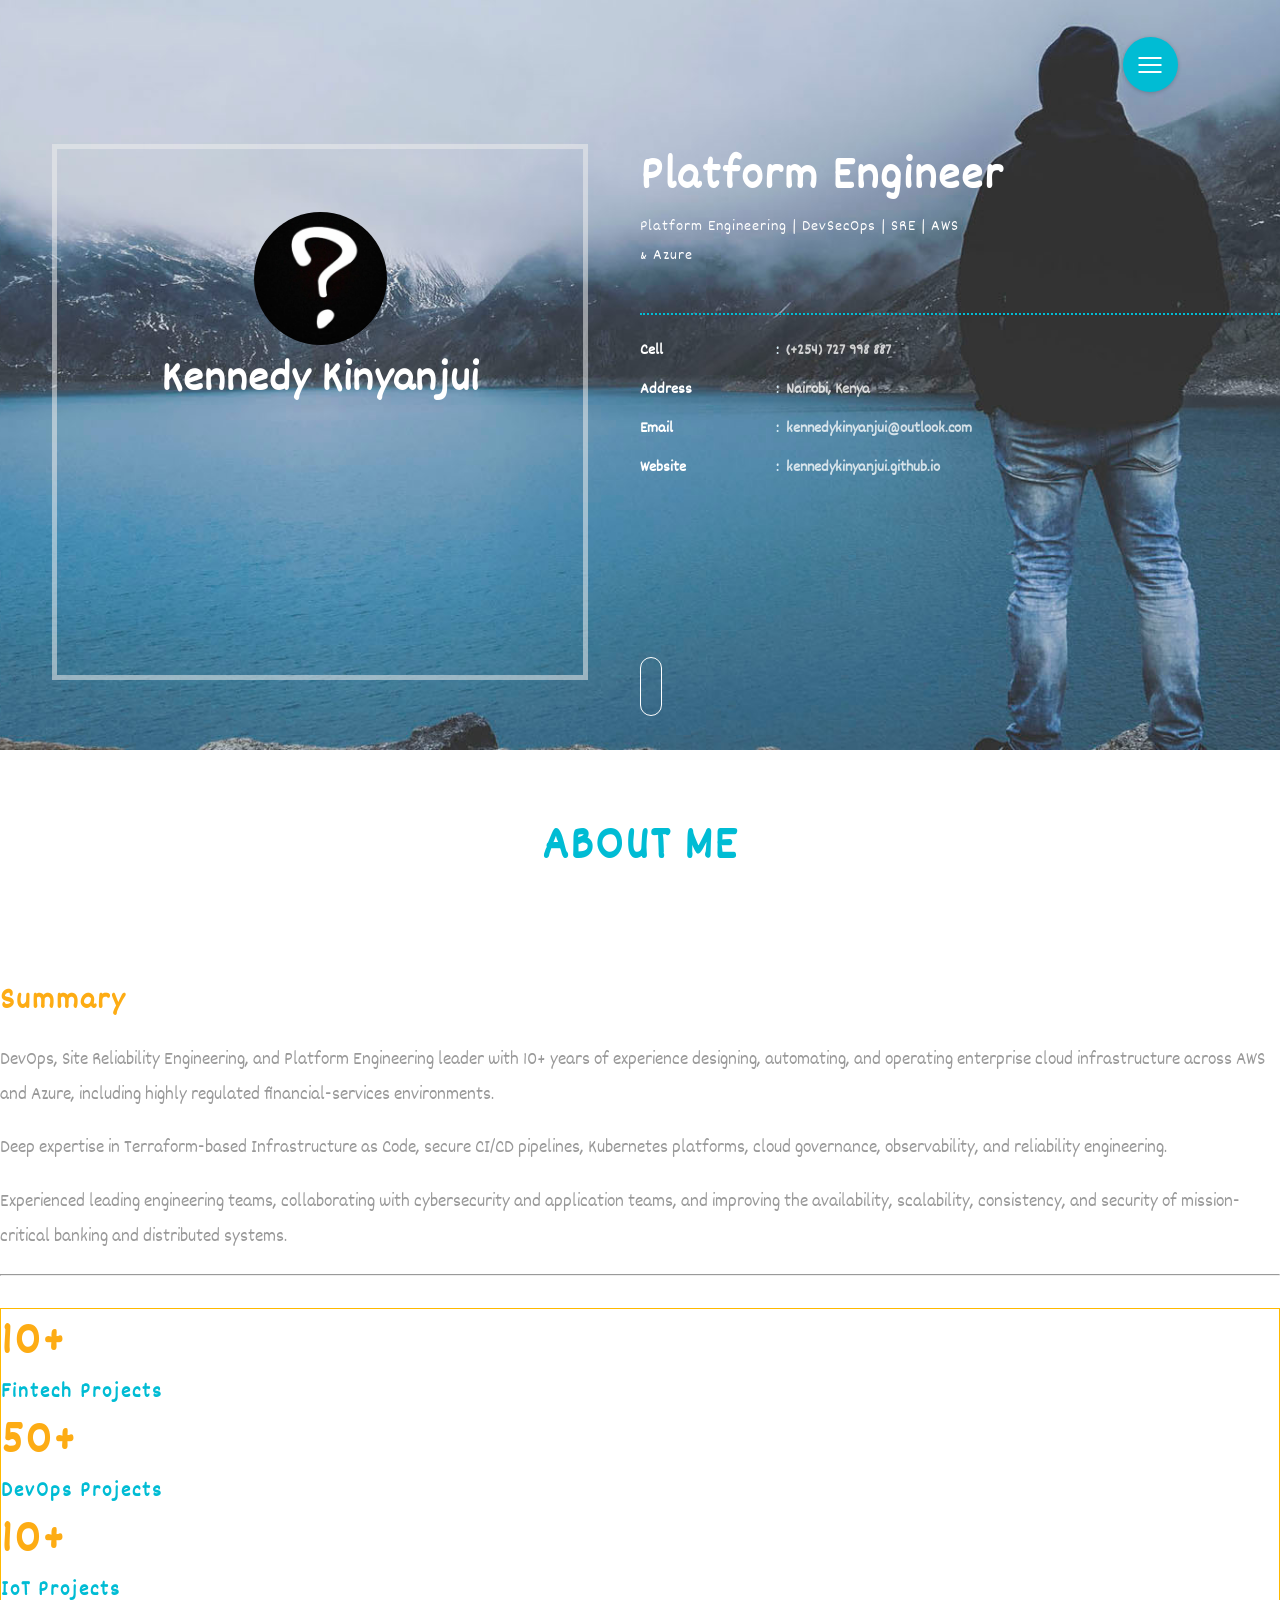
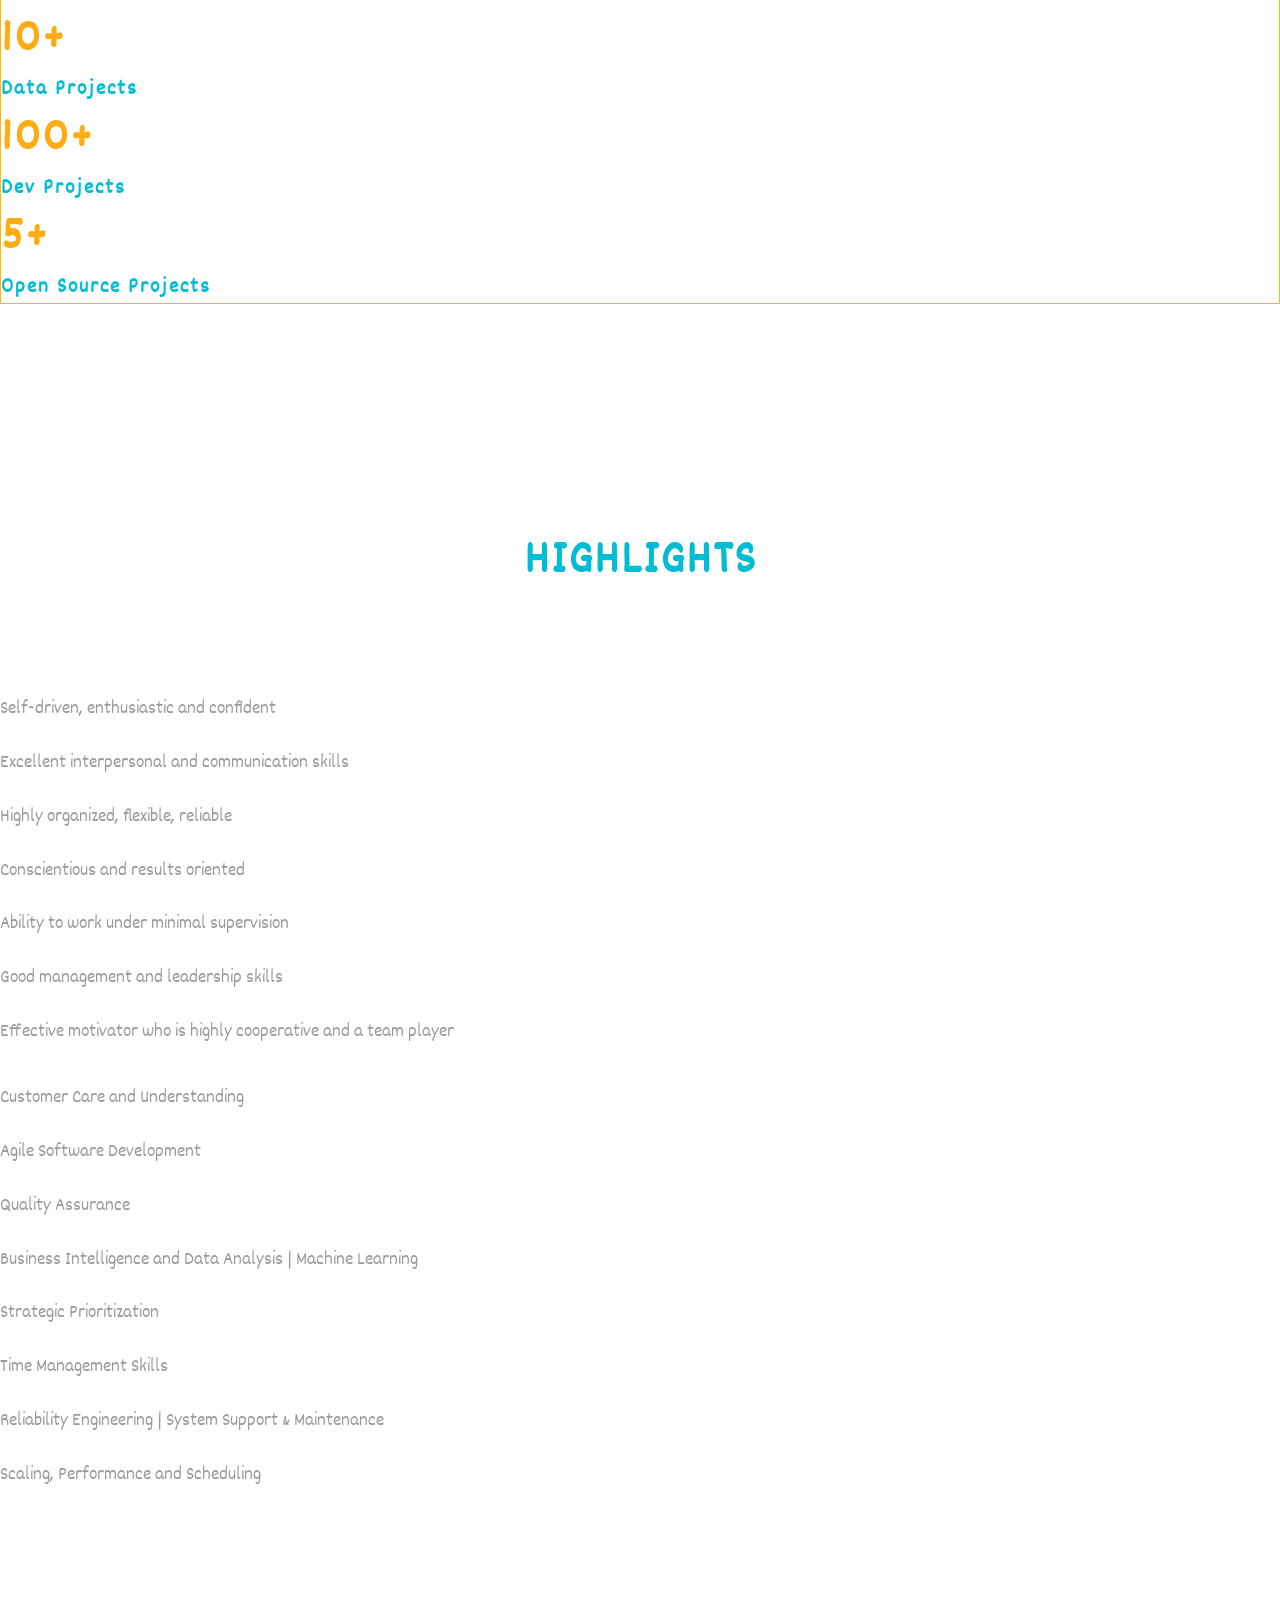
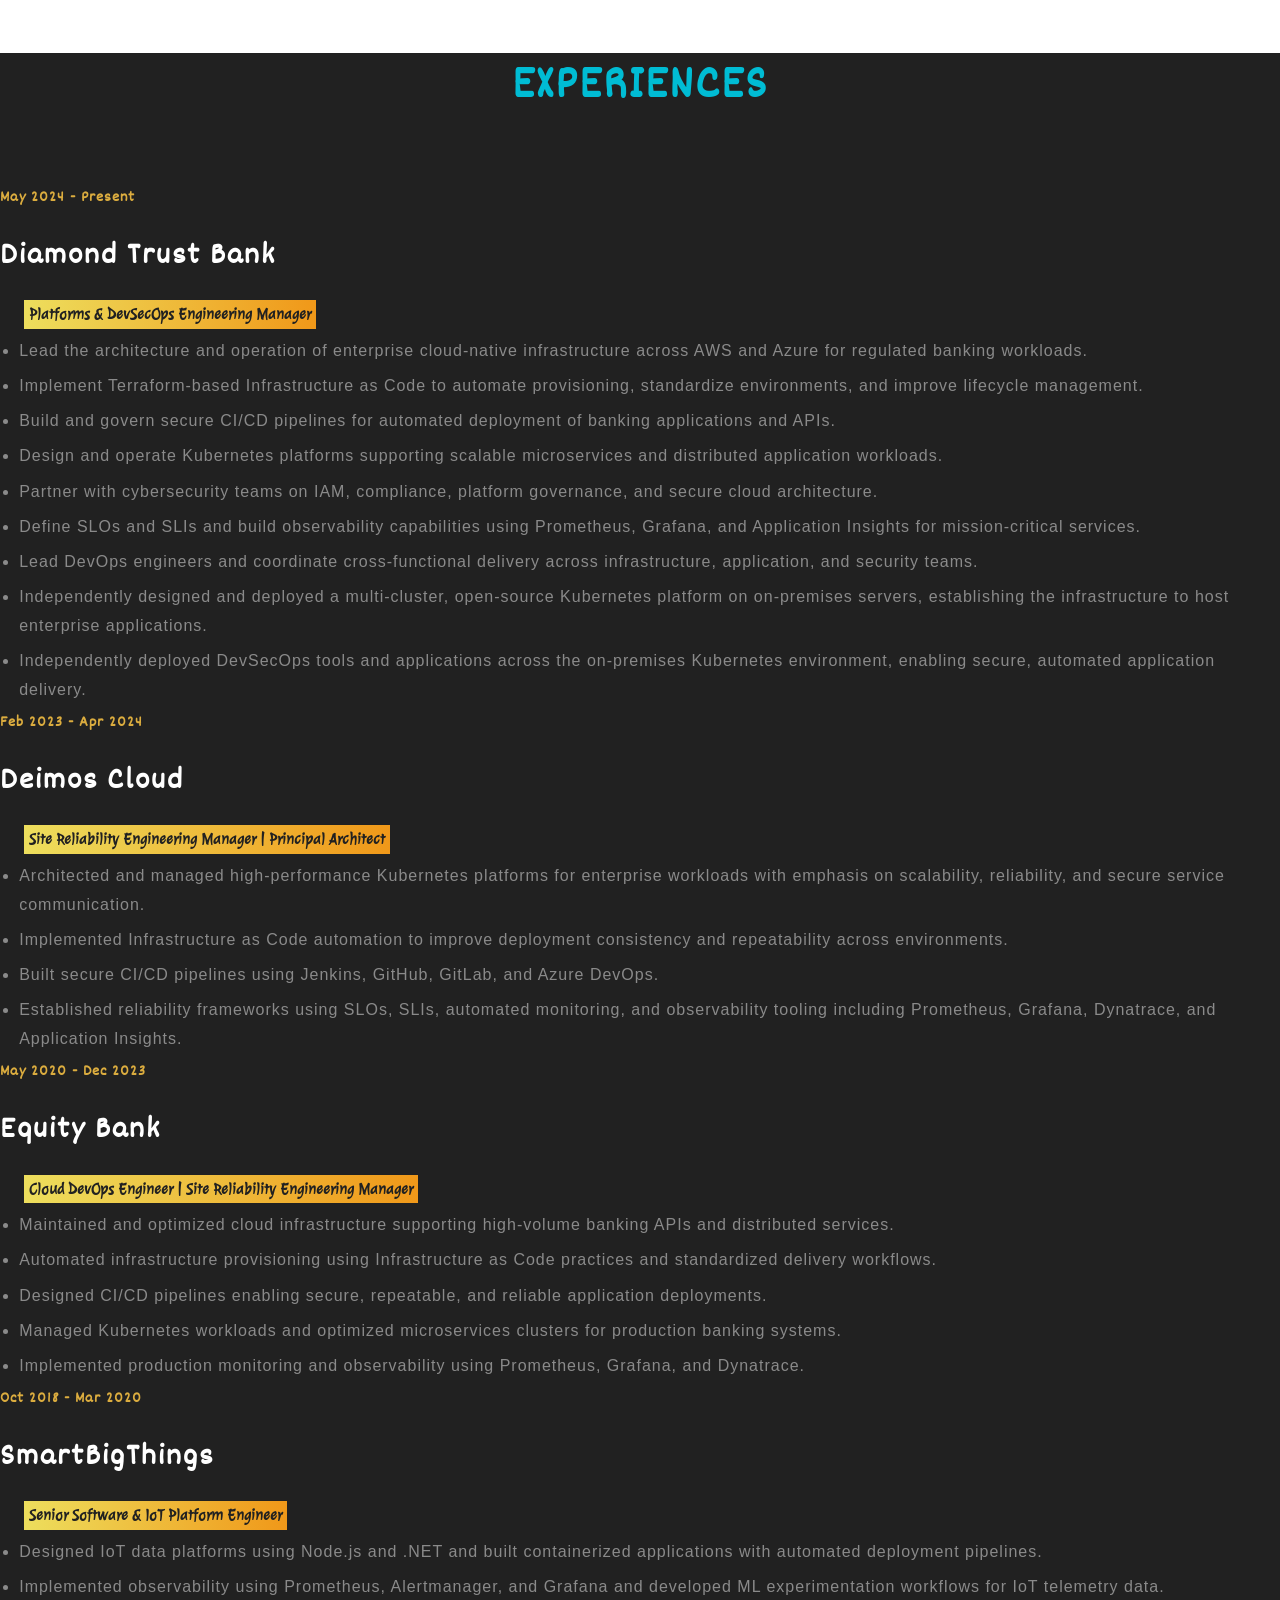
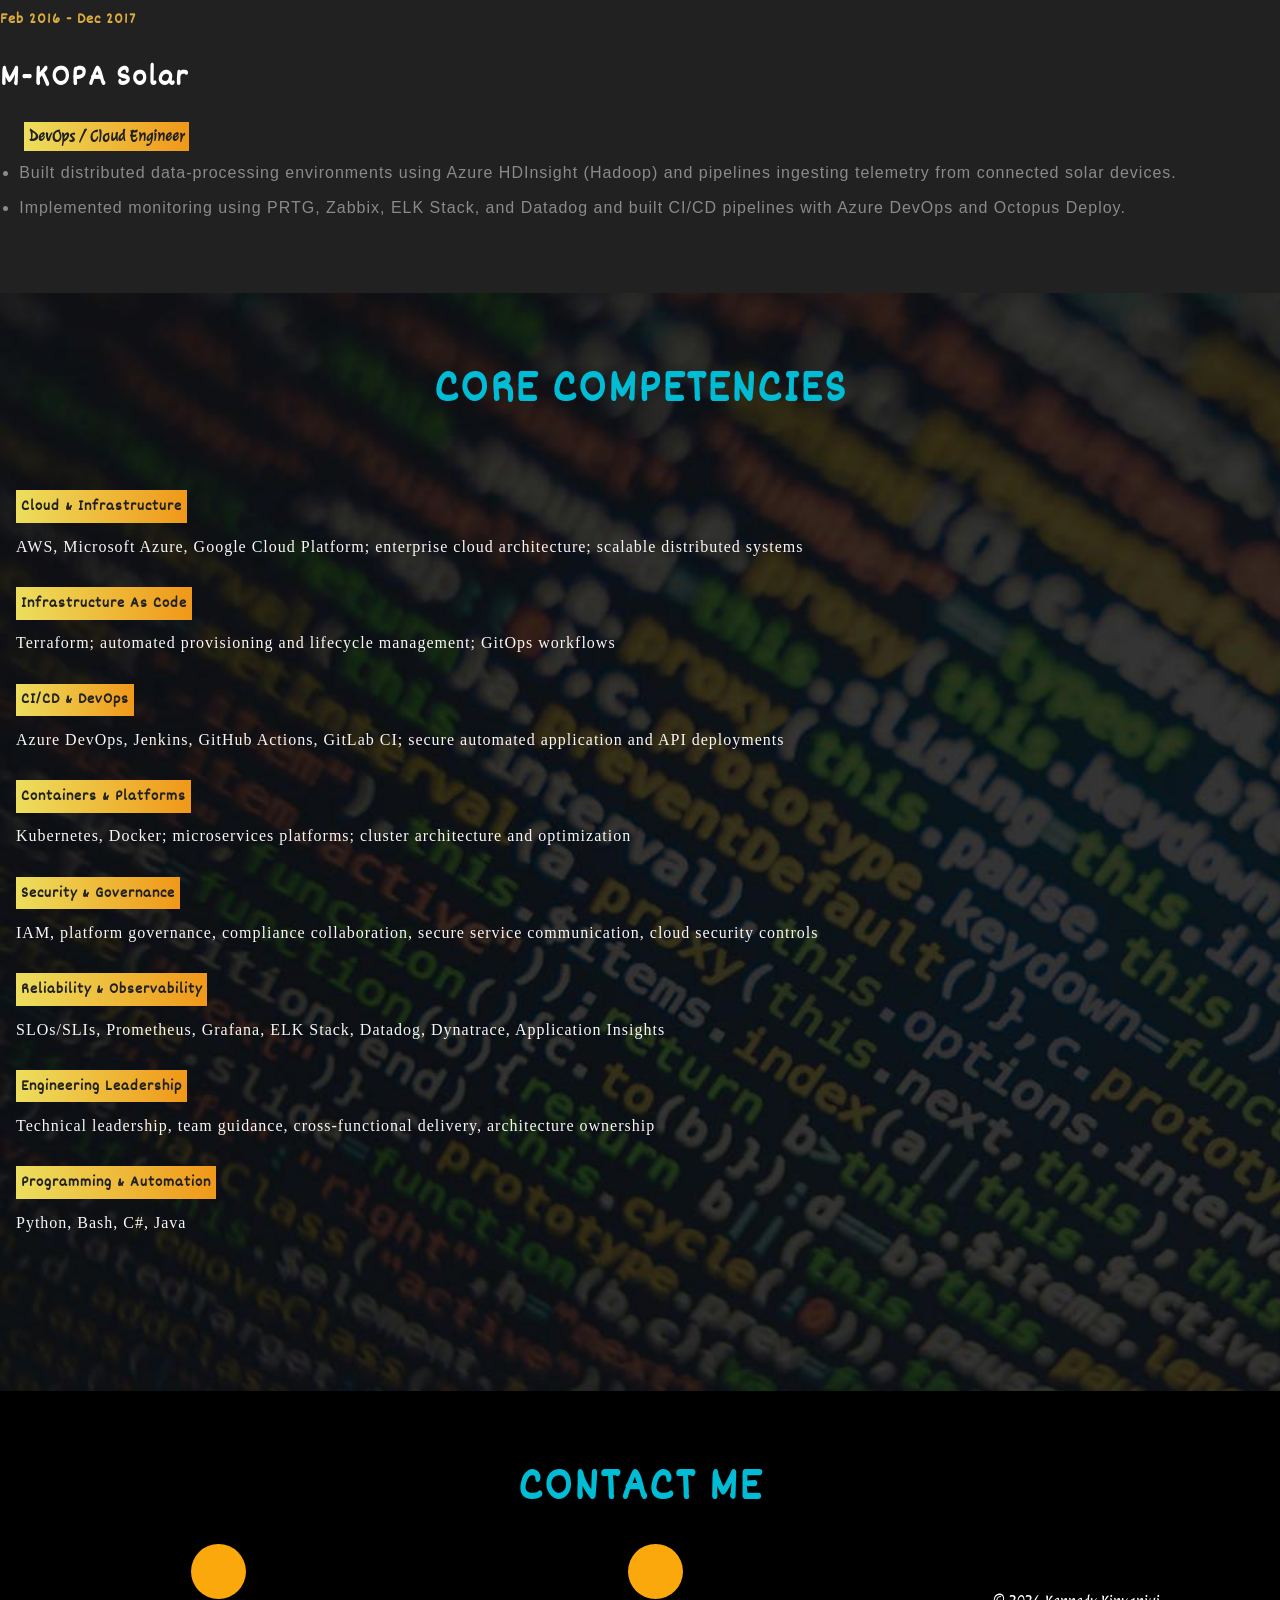
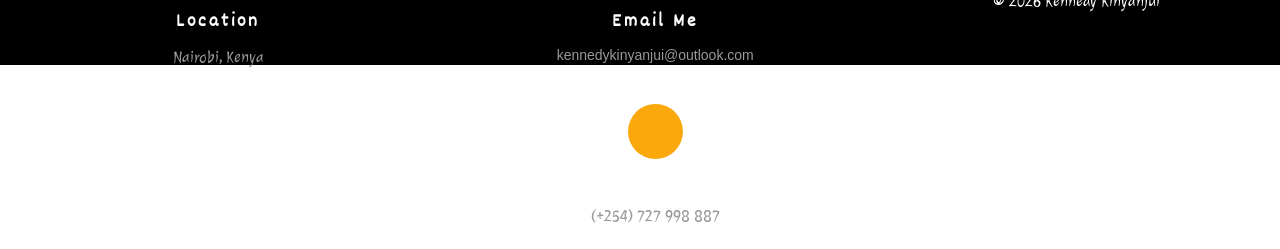
==== commit ded430b7: "Refresh site content from current CV and remove template cruft Content, from the current CV:  - Reti" ====
--- a/index.html
+++ b/index.html
@@ -4,10 +4,32 @@
 
 <head>
 
-	<title>Kennedy Kinyanjui</title>
-
+	<meta charset="utf-8">
 	<meta name="viewport" content="width=device-width, initial-scale=1">
-	<meta charset="utf-8">
+
+	<title>Kennedy Kinyanjui — Platform Engineer | DevSecOps, SRE, Cloud Infrastructure</title>
+	<meta name="description"
+		content="Kennedy Kinyanjui is a platform engineer in Nairobi, Kenya, leading DevSecOps, SRE and cloud infrastructure for regulated banking workloads on AWS and Azure.">
+	<meta name="author" content="Kennedy Kinyanjui">
+	<link rel="canonical" href="https://kennedykinyanjui.github.io/">
+
+	<link rel="icon" href="favicon.svg" type="image/svg+xml">
+	<meta name="theme-color" content="#212121">
+
+	<meta property="og:type" content="profile">
+	<meta property="og:site_name" content="Kennedy Kinyanjui">
+	<meta property="og:title" content="Kennedy Kinyanjui — Platform Engineer">
+	<meta property="og:description"
+		content="Platform engineer in Nairobi, Kenya, leading DevSecOps, SRE and cloud infrastructure for regulated banking workloads on AWS and Azure.">
+	<meta property="og:url" content="https://kennedykinyanjui.github.io/">
+	<meta property="og:image" content="https://kennedykinyanjui.github.io/images/ban661.jpg">
+	<meta property="og:image:alt" content="Portrait of Kennedy Kinyanjui">
+
+	<meta name="twitter:card" content="summary_large_image">
+	<meta name="twitter:title" content="Kennedy Kinyanjui — Platform Engineer">
+	<meta name="twitter:description"
+		content="Platform engineer in Nairobi, Kenya, leading DevSecOps, SRE and cloud infrastructure for regulated banking workloads on AWS and Azure.">
+	<meta name="twitter:image" content="https://kennedykinyanjui.github.io/images/ban661.jpg">
 
 	<link rel="stylesheet" href="css/font-awesome.min.css" />
 	<link rel="stylesheet" href="css/style.css" type="text/css" media="all" />
@@ -57,9 +79,9 @@
 				<div class="col-md-6 w3-banner-grid-right">
 
 					<div class="w3-banner-text">
-						<h3>Software Architect</h3>
+						<h3>Platform Engineer</h3>
 						<p>
-							<font color="white">Automation | DevOps | Fintech | IOT | Data</font>
+							<span class="w3-banner-tagline">Platform Engineering | DevSecOps | SRE | AWS &amp; Azure</span>
 						</p>
 						<br />
 					</div>
@@ -69,7 +91,7 @@
 							<li>
 								<ul class="agileits-address-text">
 									<li class="agile-it-adress-left"><b>Cell</b></li>
-									<li><span>:</span> (+254) 727 998887</li>
+									<li><span>:</span> (+254) 727 998 887</li>
 								</ul>
 							</li>
 							<li>
@@ -88,7 +110,8 @@
 							<li>
 								<ul class="agileits-address-text">
 									<li class="agile-it-adress-left"><b>Website</b></li>
-									<li><span>:</span><a href="#"> kennedykinyanjui.github.io</a></li>
+									<li><span>:</span><a href="https://kennedykinyanjui.github.io">
+										kennedykinyanjui.github.io</a></li>
 								</ul>
 							</li>
 						</ul>
@@ -122,29 +145,16 @@
 
 						<h3>Summary</h3>
 
-						<p>Information Technology professional with years of experience supporting the development of
-							new products
-							and applications, the promotion of existing products and the investigation of new
-							applications
-							for existing products.</p>
-
-						<p>Hands-on experience in Database Design and Administration, Software Design/Architecture and
-							Development, presenting technical topics and working with customers to solve application
-							issues.
-							Team oriented professional who works effectively with all levels of employees in
-							cross-functional teams.</p>
-
-						<p>A cloud enthusiast with experience in Azure DevOps and focuses on optimization, automation
-							and integration</p>
-
-						<p>An individual with exceptional interest in exploring new technical ideas and innovations in
-							bots, cyber security, IOT, Cloud Infrastructure and Big Data.</p>
-
-						<p>Certified Developer in Microsoft Azure - [Service Fabric], DevOps with Visual Studio ALM and
-							Azure and Advanced Cloud and Business Analytics.</p>
-
-						<p>An individual who is talented with skills in project and organizational management, strong
-							aptitude for applying concepts to develop practical solutions.</p>
+						<p>DevOps, Site Reliability Engineering, and Platform Engineering leader with 10+ years of
+							experience designing, automating, and operating enterprise cloud infrastructure across AWS
+							and Azure, including highly regulated financial-services environments.</p>
+
+						<p>Deep expertise in Terraform-based Infrastructure as Code, secure CI/CD pipelines, Kubernetes
+							platforms, cloud governance, observability, and reliability engineering.</p>
+
+						<p>Experienced leading engineering teams, collaborating with cybersecurity and application
+							teams, and improving the availability, scalability, consistency, and security of
+							mission-critical banking and distributed systems.</p>
 
 						<hr />
 
@@ -162,7 +172,7 @@
 
 							<div class="col-md-4 w3-about-grid-small">
 								<h3 class="w3-head-project">10+</h3>
-								<h5>IoT Projetcs</h5>
+								<h5>IoT Projects</h5>
 							</div>
 
 							<div class="col-md-4 w3-about-grid-small">
@@ -266,44 +276,74 @@
 
 				<div class="col-md-12 w3-edu-grid-left">
 
-					<!-- <div class="col-md-4 w3-edu-info1">
-						<h3>Aug 2020 - Present</h3>
+					<div class="col-md-4 w3-edu-info1">
+						<h3>May 2024 - Present</h3>
 					</div>
 
 					<div class="col-md-8 w3-edu-info2">
-						<h3>I&M Bank</h3>
-						<h4><i class="fa fa-laptop" aria-hidden="true"></i><span>Full Stack Software Developer</span></h4>
-					</div>
-s
+						<h3>Diamond Trust Bank</h3>
+						<h4><i class="fa fa-university" aria-hidden="true"></i><span>Platforms &amp; DevSecOps Engineering Manager</span></h4>
+						<ul class="w3-edu-points">
+							<li>Lead the architecture and operation of enterprise cloud-native infrastructure across AWS and Azure for regulated banking workloads.</li>
+							<li>Implement Terraform-based Infrastructure as Code to automate provisioning, standardize environments, and improve lifecycle management.</li>
+							<li>Build and govern secure CI/CD pipelines for automated deployment of banking applications and APIs.</li>
+							<li>Design and operate Kubernetes platforms supporting scalable microservices and distributed application workloads.</li>
+							<li>Partner with cybersecurity teams on IAM, compliance, platform governance, and secure cloud architecture.</li>
+							<li>Define SLOs and SLIs and build observability capabilities using Prometheus, Grafana, and Application Insights for mission-critical services.</li>
+							<li>Lead DevOps engineers and coordinate cross-functional delivery across infrastructure, application, and security teams.</li>
+							<li>Independently designed and deployed a multi-cluster, open-source Kubernetes platform on on-premises servers, establishing the infrastructure to host enterprise applications.</li>
+							<li>Independently deployed DevSecOps tools and applications across the on-premises Kubernetes environment, enabling secure, automated application delivery.</li>
+						</ul>
+					</div>
+
+					<div class="clearfix"></div>
+
 					<div class="col-md-4 w3-edu-info1">
-						<h3>May 2020 - Present</h3>
+						<h3>Feb 2023 - Apr 2024</h3>
+					</div>
+
+					<div class="col-md-8 w3-edu-info2">
+						<h3>Deimos Cloud</h3>
+						<h4><i class="fa fa-cloud" aria-hidden="true"></i><span>Site Reliability Engineering Manager | Principal Architect</span></h4>
+						<ul class="w3-edu-points">
+							<li>Architected and managed high-performance Kubernetes platforms for enterprise workloads with emphasis on scalability, reliability, and secure service communication.</li>
+							<li>Implemented Infrastructure as Code automation to improve deployment consistency and repeatability across environments.</li>
+							<li>Built secure CI/CD pipelines using Jenkins, GitHub, GitLab, and Azure DevOps.</li>
+							<li>Established reliability frameworks using SLOs, SLIs, automated monitoring, and observability tooling including Prometheus, Grafana, Dynatrace, and Application Insights.</li>
+						</ul>
+					</div>
+
+					<div class="clearfix"></div>
+
+					<div class="col-md-4 w3-edu-info1">
+						<h3>May 2020 - Dec 2023</h3>
 					</div>
 
 					<div class="col-md-8 w3-edu-info2">
 						<h3>Equity Bank</h3>
-						<h4><i class="fa fa-laptop" aria-hidden="true"></i><span>Cloud Engineer</span></h4>
-					</div> -->
+						<h4><i class="fa fa-university" aria-hidden="true"></i><span>Cloud DevOps Engineer | Site Reliability Engineering Manager</span></h4>
+						<ul class="w3-edu-points">
+							<li>Maintained and optimized cloud infrastructure supporting high-volume banking APIs and distributed services.</li>
+							<li>Automated infrastructure provisioning using Infrastructure as Code practices and standardized delivery workflows.</li>
+							<li>Designed CI/CD pipelines enabling secure, repeatable, and reliable application deployments.</li>
+							<li>Managed Kubernetes workloads and optimized microservices clusters for production banking systems.</li>
+							<li>Implemented production monitoring and observability using Prometheus, Grafana, and Dynatrace.</li>
+						</ul>
+					</div>
 
 					<div class="clearfix"></div>
 
 					<div class="col-md-4 w3-edu-info1">
-						<h3>Oct 2018 - March 2020</h3>
+						<h3>Oct 2018 - Mar 2020</h3>
 					</div>
 
 					<div class="col-md-8 w3-edu-info2">
 						<h3>SmartBigThings</h3>
-						<h4><i class="fa fa-laptop" aria-hidden="true"></i><span>Senior Lead Developer</span></h4>
-					</div>
-
-					<div class="clearfix"></div>
-
-					<div class="col-md-4 w3-edu-info1">
-						<h3>Jan 2018 - Oct 2018</h3>
-					</div>
-
-					<div class="col-md-8 w3-edu-info2">
-						<h3>MovaPay (Mobile Payment Solutions)</h3>
-						<h4><i class="fa fa-laptop" aria-hidden="true"></i><span>Senior Solutions Architect</span></h4>
+						<h4><i class="fa fa-wifi" aria-hidden="true"></i><span>Senior Software &amp; IoT Platform Engineer</span></h4>
+						<ul class="w3-edu-points">
+							<li>Designed IoT data platforms using Node.js and .NET and built containerized applications with automated deployment pipelines.</li>
+							<li>Implemented observability using Prometheus, Alertmanager, and Grafana and developed ML experimentation workflows for IoT telemetry data.</li>
+						</ul>
 					</div>
 
 					<div class="clearfix"></div>
@@ -314,53 +354,11 @@
 
 					<div class="col-md-8 w3-edu-info2">
 						<h3>M-KOPA Solar</h3>
-						<h4><i class="fa fa-laptop" aria-hidden="true"></i><span>DevOps Engineer</span></h4>
-					</div>
-
-					<div class="clearfix"></div>
-
-					<div class="col-md-4 w3-edu-info1">
-						<h3>Feb 2015 – Jan 2016</h3>
-					</div>
-
-					<div class="col-md-8 w3-edu-info2">
-						<h3>Fintech-Group (DIT)</h3>
-						<h4><i class="fa fa-code" aria-hidden="true"></i><span>Software Developer</span></h4>
-					</div>
-
-					<div class="clearfix"></div>
-
-					<div class="col-md-4 w3-edu-info1">
-						<h3>Jun 2014 – Jan 2015</h3>
-					</div>
-
-					<div class="col-md-8 w3-edu-info2">
-						<h3>Palladium: Make It Possible</h3>
-						<h4><i class="fa fa-laptop" aria-hidden="true"></i><span>Data Analyst - Internship</span></h4>
-					</div>
-
-					<div class="clearfix"></div>
-
-					<div class="col-md-4 w3-edu-info1">
-						<h3>Dec 2013 – Jun 2014</h3>
-					</div>
-
-					<div class="col-md-8 w3-edu-info2">
-						<h3>Jambo Pay Express</h3>
-						<h4><i class="fa fa-code" aria-hidden="true"></i><span>Web Software Developer -
-								Internship</span></h4>
-					</div>
-
-					<div class="clearfix"></div>
-
-					<div class="col-md-4 w3-edu-info1">
-						<h3>May 2013 – Nov 2013</h3>
-					</div>
-
-					<div class="col-md-8 w3-edu-info2">
-						<h3>Olivine Technology</h3>
-						<h4><i class="fa fa-code" aria-hidden="true"></i><span>Software Developer - Internship</span>
-						</h4>
+						<h4><i class="fa fa-bolt" aria-hidden="true"></i><span>DevOps / Cloud Engineer</span></h4>
+						<ul class="w3-edu-points">
+							<li>Built distributed data-processing environments using Azure HDInsight (Hadoop) and pipelines ingesting telemetry from connected solar devices.</li>
+							<li>Implemented monitoring using PRTG, Zabbix, ELK Stack, and Datadog and built CI/CD pipelines with Azure DevOps and Octopus Deploy.</li>
+						</ul>
 					</div>
 
 				</div>
@@ -371,82 +369,54 @@
 
 	</div>
 	
-	<!-- 
 	<div class="skills" id="skills">
 
 		<div class="container">
 
 			<div class="title-w3ls">
-				<h4>Skills</h4>
+				<h4>Core Competencies</h4>
 			</div>
 
 			<div class="skills-bar">
 
 				<div class="col-md-6 w3-agile-skills-grid">
-					<section class='bar'>
-						<section class='wrap'>
-							<div class='wrap_right'>
-								<div class='bar_group'>
-									<div class='bar_group__bar thin' label='C#' show_values='true' tooltip='true'
-										value='100'></div>
-									<div class='bar_group__bar thin' label='VB.NET' show_values='true' tooltip='true'
-										value='95'></div>
-									<div class='bar_group__bar thin' label='Java' show_values='true' tooltip='true'
-										value='90'></div>
-									<div class='bar_group__bar thin' label='Angular JS' show_values='true'
-										tooltip='true' value='80'></div>
-									<div class='bar_group__bar thin' label='Node JS' show_values='true' tooltip='true'
-										value='85'></div>
-								</div>
-							</div>
-							<div class="clearfix"></div>
-						</section>
-					</section>
+					<dl class="w3-competencies">
+						<dt>Cloud &amp; Infrastructure</dt>
+						<dd>AWS, Microsoft Azure, Google Cloud Platform; enterprise cloud architecture; scalable distributed systems</dd>
+						<dt>Infrastructure as Code</dt>
+						<dd>Terraform; automated provisioning and lifecycle management; GitOps workflows</dd>
+						<dt>CI/CD &amp; DevOps</dt>
+						<dd>Azure DevOps, Jenkins, GitHub Actions, GitLab CI; secure automated application and API deployments</dd>
+						<dt>Containers &amp; Platforms</dt>
+						<dd>Kubernetes, Docker; microservices platforms; cluster architecture and optimization</dd>
+					</dl>
 				</div>
 
 				<div class="col-md-6 w3-agile-skills-grid">
-					<section class='bar'>
-						<section class='wrap'>
-							<div class='wrap_right'>
-								<div class='bar_group'>
-									<div class='bar_group__bar thin' label='Sql' show_values='true' tooltip='true'
-										value='100'></div>
-									<div class='bar_group__bar thin' label='Postgres' show_values='true' tooltip='true'
-										value='80'></div>
-									<div class='bar_group__bar thin' label='Cosmos DB' show_values='true' tooltip='true'
-										value='95'></div>
-									<div class='bar_group__bar thin' label='Hadoop' show_values='true' tooltip='true'
-										value='80'></div>
-									<div class='bar_group__bar thin' label='DB2' show_values='true' tooltip='true'
-										value='75'></div>
-								</div>
-							</div>
-							<div class="clearfix"></div>
-						</section>
-					</section>
+					<dl class="w3-competencies">
+						<dt>Security &amp; Governance</dt>
+						<dd>IAM, platform governance, compliance collaboration, secure service communication, cloud security controls</dd>
+						<dt>Reliability &amp; Observability</dt>
+						<dd>SLOs/SLIs, Prometheus, Grafana, ELK Stack, Datadog, Dynatrace, Application Insights</dd>
+						<dt>Engineering Leadership</dt>
+						<dd>Technical leadership, team guidance, cross-functional delivery, architecture ownership</dd>
+						<dt>Programming &amp; Automation</dt>
+						<dd>Python, Bash, C#, Java</dd>
+					</dl>
 				</div>
 
 				<div class="clearfix"></div>
 
 			</div>
 
-			<div class="col-md-8 w3-edu-moreskills">
-				<h4><span>More Skils</span></h4>
-				<p><b>Message Queueing: </b>RabbitMQ, Redis Cache</p>
-				<p><b>Big Data: </b>Microsoft Business Intelligence, Azure Data Lake, Azure Stream Analytics, Power BI
-				</p>
-				<p><b>Cloud: </b>Microsoft Azure - Azure Functions, Azure Storage</p>
-				<p><b>Linux Distributions: </b> Open SUSE, Ubuntu, Linux Mint, Red Hat, CentOs</p>
-			</div>
-
-		</div>
-
-	</div> -->
+		</div>
+
+	</div>
 
 	<!--
-	// main-content
+	main-content
 	<div class="main-content">
-		// gallery
+		gallery
 		<div class="gallery" id="projects">
 			<div class="w3-gallery-head">
 				<h3>My projects</h3>
@@ -553,12 +523,12 @@
 				</div>
 			</div>
 		</div>
-		//gallery
-	</div>
-	//main-content
+		gallery
+	</div>
+	main-content
 	<div class="modal fade" id="myModal" tabindex="-1" role="dialog">
 		<div class="modal-dialog">
-			//Modal content
+			Modal content
 			<button type="button" class="close" data-dismiss="modal">&times;</button>
 			<div class="w3ls-property-images w3-pop1-img">
 			</div>
@@ -847,29 +817,14 @@
 		</div>
 
 		<div class="w3l_footer_pos">
-			<p>© 2020</p>
+			<p>© 2026 Kennedy Kinyanjui</p>
 		</div>
 
 	</div>
 
 	<!-- //footer -->
-	<script src="js/bars.js"></script>
-
 	<!-- start-smoth-scrolling -->
 	<script src="js/SmoothScroll.min.js"></script>
-
-	<!-- text-effect -->
-	<script type="text/javascript" src="js/jquery.transit.js"></script>
-	<script type="text/javascript" src="js/jquery.textFx.js"></script>
-	<script type="text/javascript">
-		$(document).ready(function () {
-			$('.test').textFx({
-				type: 'fadeIn',
-				iChar: 100,
-				iAnim: 1000
-			});
-		});
-	</script>
 
 	<!-- menu-js -->
 	<script src="js/modernizr.js"></script>
--- a/css/style.css
+++ b/css/style.css
@@ -103,6 +103,9 @@
 }
 .w3-banner-text p {
     width: 50%;
+}
+.w3-banner-tagline {
+    color: #fff;
 }
 ul.agileits-address-text li a {
     color:rgba(255, 255, 255, 0.76);
@@ -753,107 +756,40 @@
     background-size: cover;
 	min-height:500px;
 	}
-.skills-bar .bar_group__bar.thin::before, .skills-bar .bar_group__bar.thick::before {
-  display: block;
-  content: '';
-  position: absolute;
-  z-index: -1;
-}
-
-.skills-bar .bar_group__bar.thin::before {
-  width: 100%;
-  height: 12px;
-  border-radius: 2px;
-  background: #E4E4E4;
-}
-
-.skills-bar .bar_group__bar.thin {
-  width: 0%;
-  height: 12px;
-  border-radius: 2px;
-  margin-bottom: 10px;
-  -webkit-transition: width 1s;
-          transition: width 1s;
-		  background: #f4c4f3;  /* fallback for old browsers */
-background: -webkit-linear-gradient(to right, #fc67fa, #f4c4f3);  /* Chrome 10-25, Safari 5.1-6 */
-background: linear-gradient(to right, #fc67fa, #f4c4f3); /* W3C, IE 10+/ Edge, Firefox 16+, Chrome 26+, Opera 12+, Safari 7+ */
-
-}
-.skills-bar .b_label, .skills-bar .bar_label_min, .skills-bar .bar_label_max, .skills-bar .b_tooltip span {
-    color: #fff;
-    font-size: .9em;
-    font-weight:600;
+.w3-competencies {
+    margin: 0;
+    padding: 0 1em;
+}
+.w3-competencies dt {
+    display: inline-block;
+    color: #212121;
+    font-weight: 600;
+    letter-spacing: 1px;
+    text-transform: capitalize;
+    background: #F09819;
+    background: -webkit-linear-gradient(to right, #EDDE5D, #F09819);
+    background: linear-gradient(to right, #EDDE5D, #F09819);
+    padding: 0.3em;
     font-family: 'Dekko', cursive;
 }
-.skills-bar .bar_label_max {
-    position: absolute;
-    right: 0;
-    margin: 1em 0 0 0;
-}
-.skills-bar .bar_label_min {
-    position: absolute;
-    left: 0;
-    margin: 1em 0 0 0;
-}
-.skills-bar .b_tooltip {
-  -webkit-transition: all 1s;
-          transition: all 1s;
-  position: relative;
-  float: left;
-  left: 100%;
-  padding: 4px 10px 7px 10px;
-  background-color: #fd0202;
-  -webkit-transform: translateX(-50%) translateY(-30px);
-  -ms-transform: translateX(-50%) translateY(-30px);
-  transform: translateX(-50%) translateY(-30px);
-  border-radius: 2px;
-  line-height: 11px;
-}
-.skills-bar .b_tooltip span {
-  color: white;
-}
-.skills-bar .b_tooltip--tri {
-  width: 0;
-  height: 0;
-  position: absolute;
-  content: '';
-  bottom: -5px;
-  left: 0;
-  right: 0;
-  margin: auto;
-  display: block;
-  border-style: solid;
-  border-width: 5px 5px 0 5px;
-  border-color: rgb(236, 25, 68) transparent transparent transparent;
-}
-.skills-bar .bar_group__bar:nth-of-type(1) {
-   background: linear-gradient(to right, #FDB99B, #CF8BF3, #A770EF);
-}
-    z-index: 9990 !important;
-}
-.skills-bar .bar_group__bar:nth-of-type(2) {
- background: #f4c4f3;  /* fallback for old browsers */
-background: -webkit-linear-gradient(to right, #fc67fa, #f4c4f3);  /* Chrome 10-25, Safari 5.1-6 */
-background: linear-gradient(to right, #fc67fa, #f4c4f3); /* W3C, IE 10+/ Edge, Firefox 16+, Chrome 26+, Opera 12+, Safari 7+ */
-
-}
-.skills-bar .bar_group__bar:nth-of-type(3) {
-  background: #FF4E50;  /* fallback for old browsers */
-background: -webkit-linear-gradient(to right, #F9D423, #FF4E50);  /* Chrome 10-25, Safari 5.1-6 */
-background: linear-gradient(to right, #F9D423, #FF4E50); /* W3C, IE 10+/ Edge, Firefox 16+, Chrome 26+, Opera 12+, Safari 7+ */
-
-}
-.skills-bar .bar_group__bar:nth-of-type(4) {
-  background: #77A1D3;  /* fallback for old browsers */
-background: -webkit-linear-gradient(to right, #E684AE, #79CBCA, #77A1D3);  /* Chrome 10-25, Safari 5.1-6 */
-background: linear-gradient(to right, #E684AE, #79CBCA, #77A1D3); /* W3C, IE 10+/ Edge, Firefox 16+, Chrome 26+, Opera 12+, Safari 7+ */
-
-}
-.skills-bar .bar_group__bar:nth-of-type(5) {
-  background: #00bdbd;
-}
-.bar_group {
-  position: relative;
+.w3-competencies dd {
+    color: #faf6f6;
+    font-size: 1em;
+    line-height: 1.8em;
+    letter-spacing: 1px;
+    margin: 0.6em 0 1.6em 0;
+    font-family: 'Kalam', cursive;
+}
+.w3-edu-points {
+    margin: 0.8em 0 0 0;
+    padding-left: 1.2em;
+}
+.w3-edu-points li {
+    color: #8a8a8a;
+    font-size: 1em;
+    line-height: 1.8em;
+    letter-spacing: 1px;
+    margin-bottom: 0.4em;
 }
 /*-- //skills --*/
 /*-- //about --*/
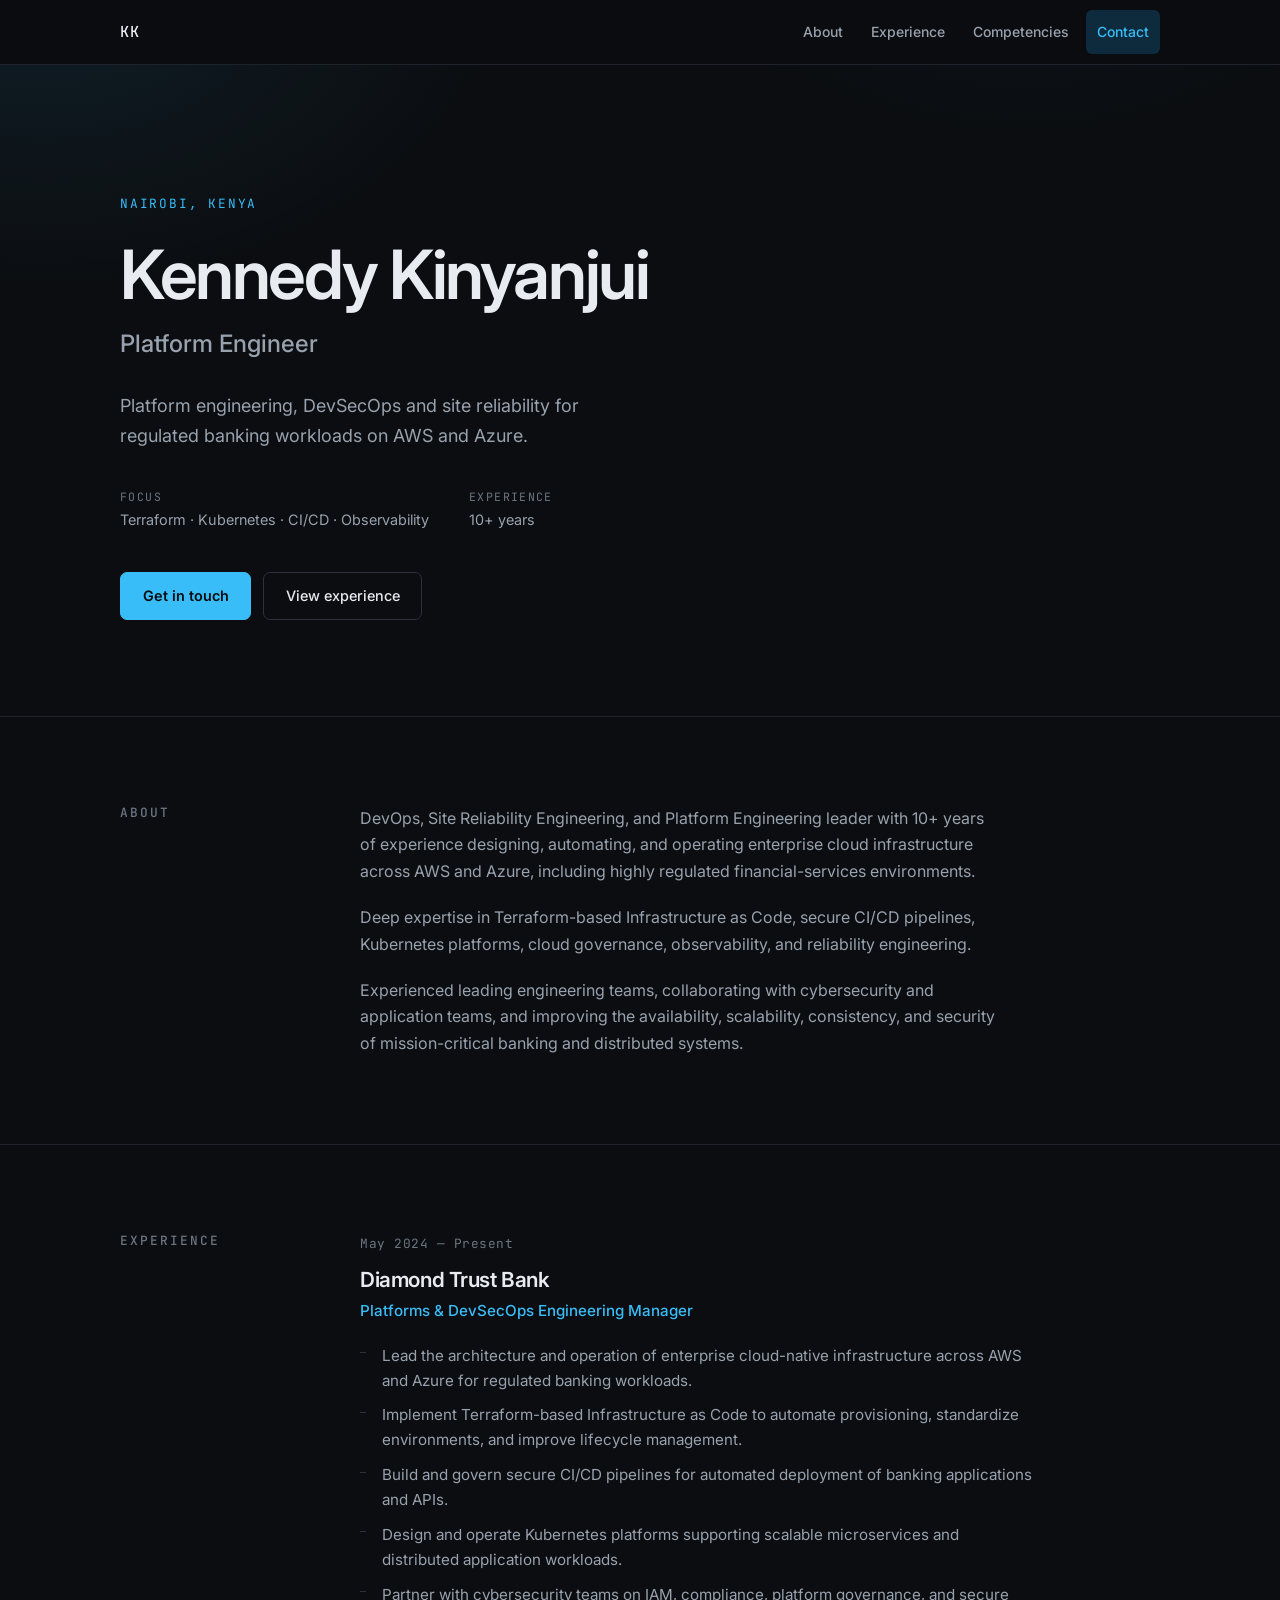
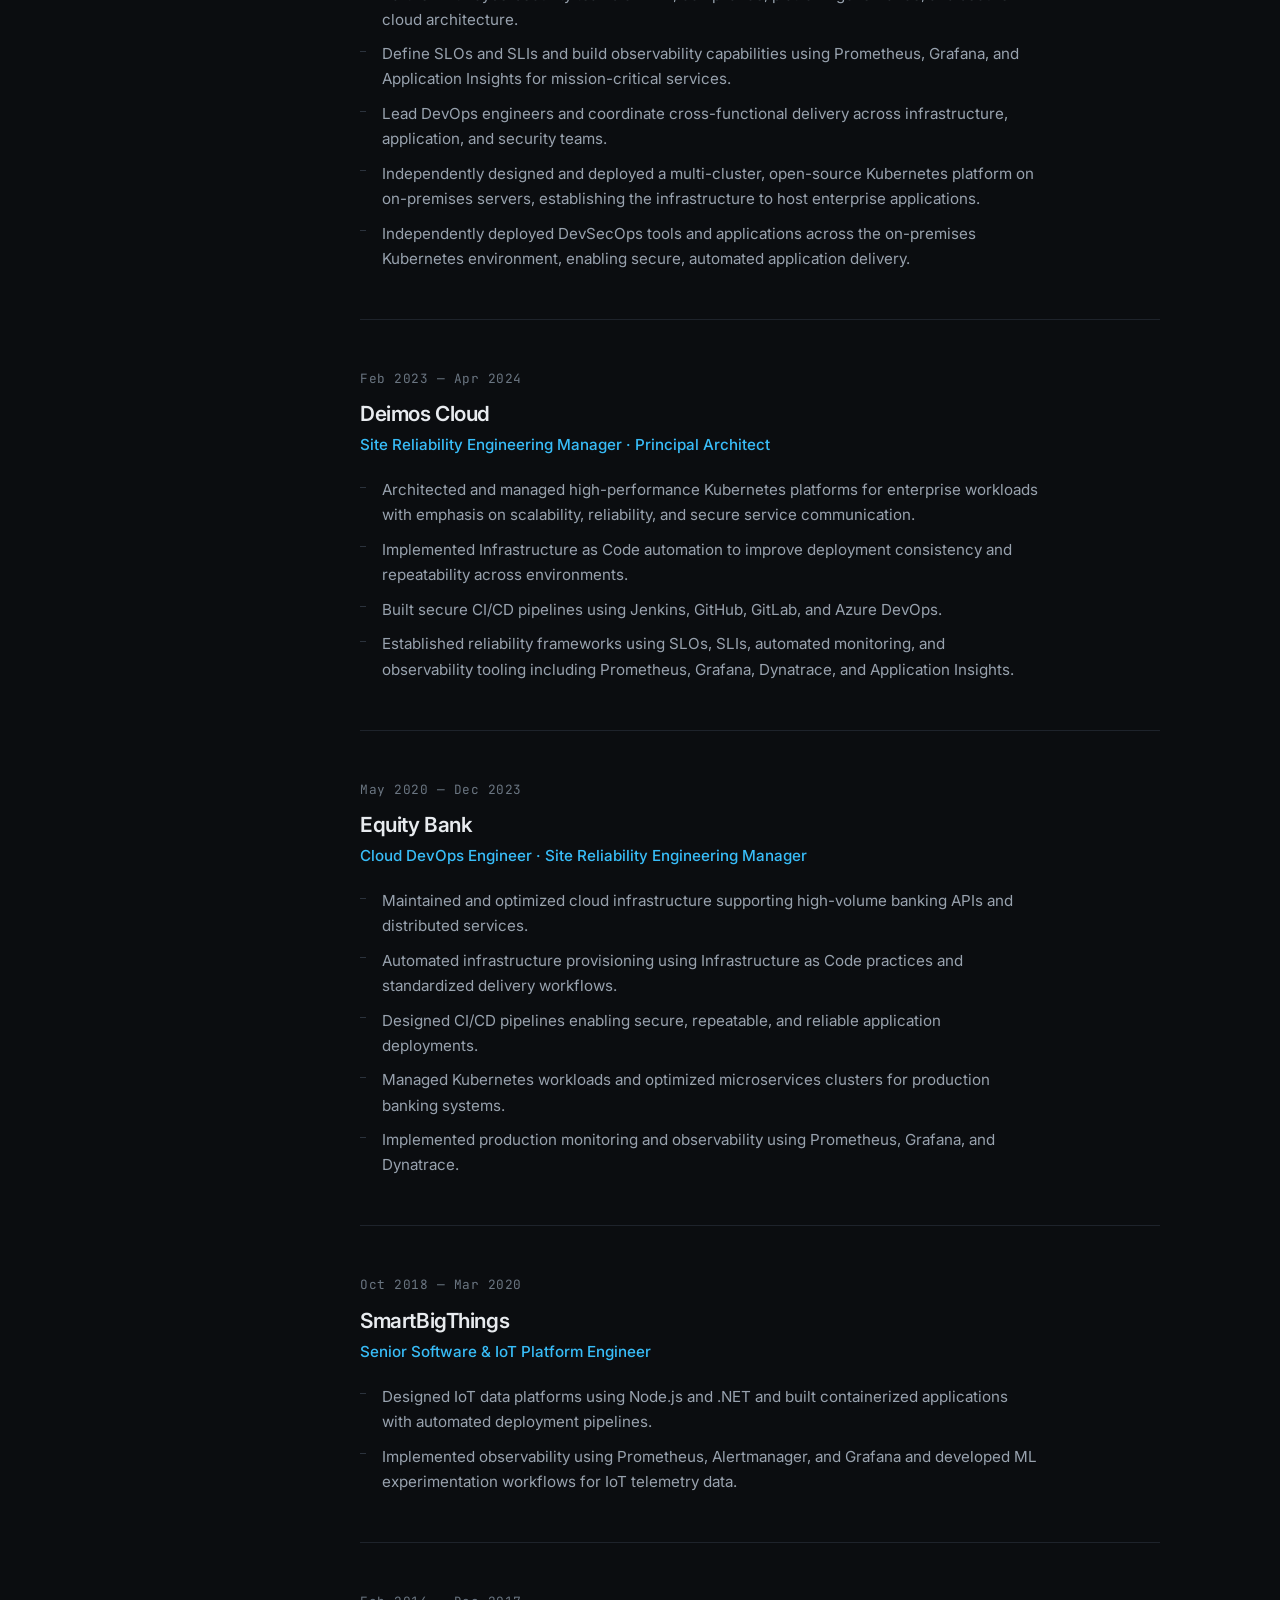
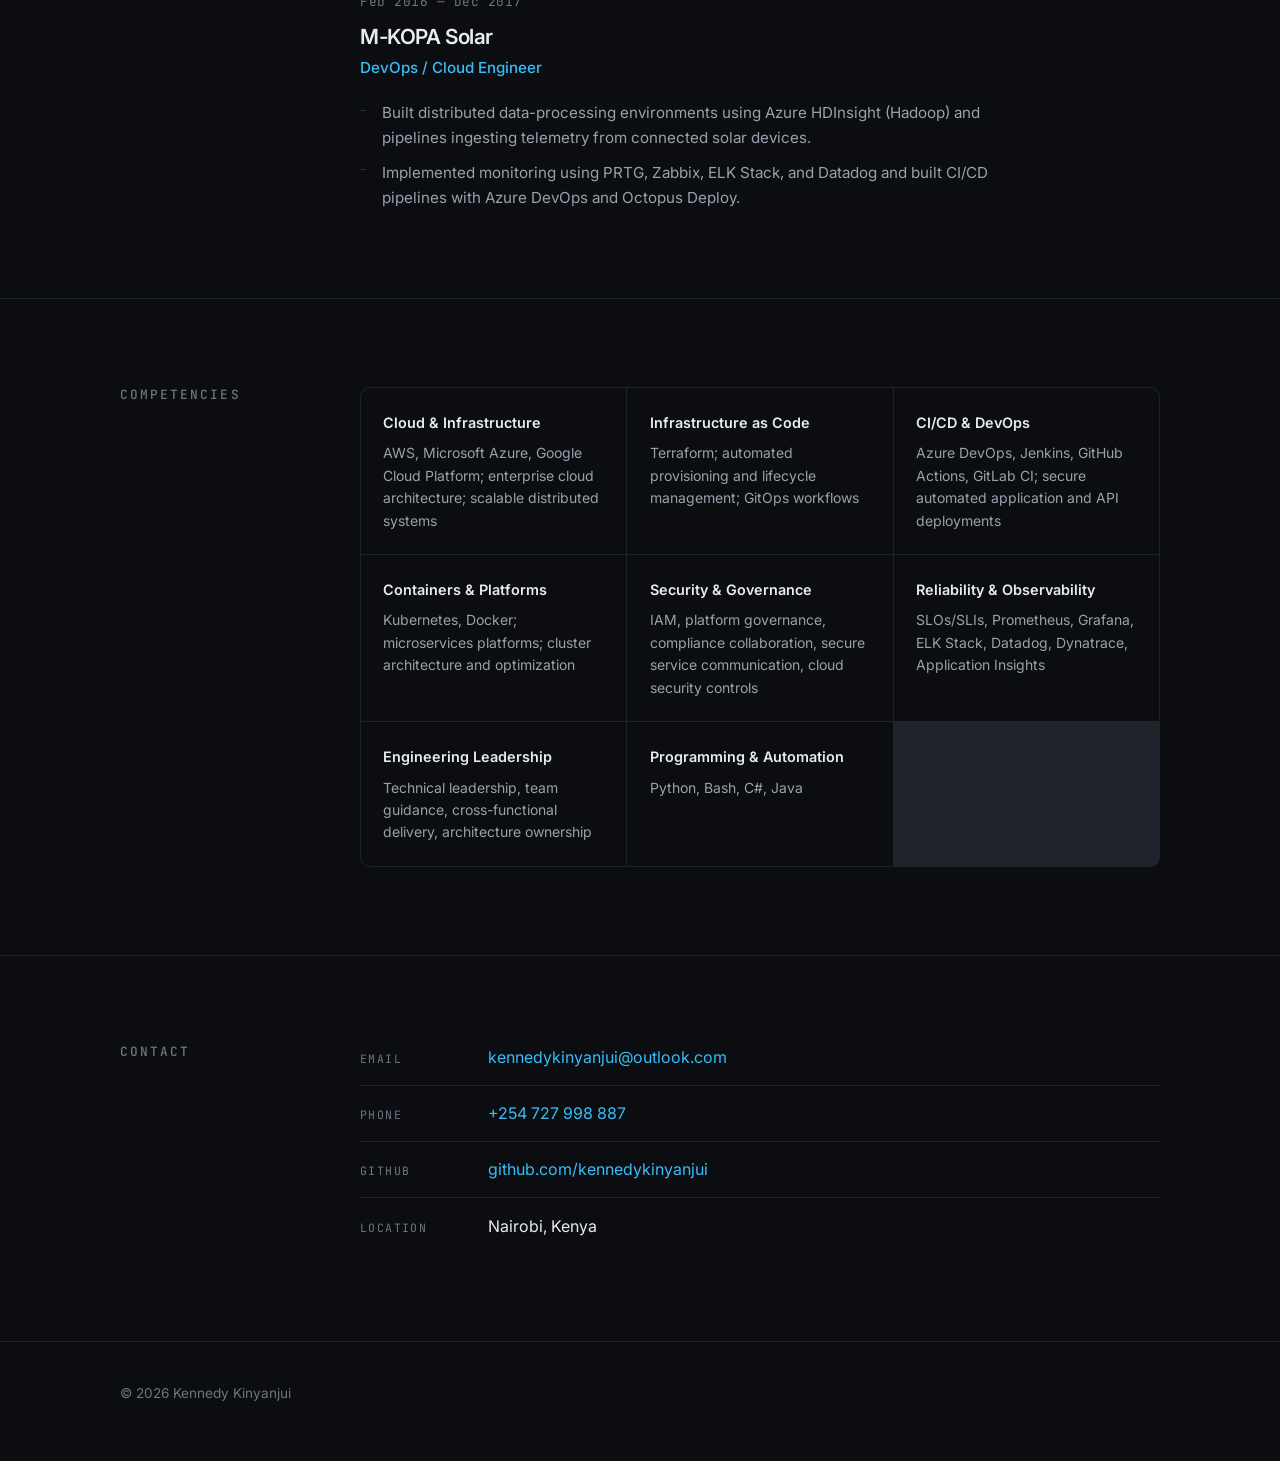
==== commit d07b54c0: "Rebuild the site without the template Replaces the W3layouts template with a hand-written page. Same" ====
--- a/index.html
+++ b/index.html
@@ -1,9 +1,7 @@
 <!DOCTYPE html>
-
 <html lang="en">
 
 <head>
-
 	<meta charset="utf-8">
 	<meta name="viewport" content="width=device-width, initial-scale=1">
 
@@ -14,7 +12,8 @@
 	<link rel="canonical" href="https://kennedykinyanjui.github.io/">
 
 	<link rel="icon" href="favicon.svg" type="image/svg+xml">
-	<meta name="theme-color" content="#212121">
+	<meta name="theme-color" content="#0b0d10">
+	<meta name="color-scheme" content="dark">
 
 	<meta property="og:type" content="profile">
 	<meta property="og:site_name" content="Kennedy Kinyanjui">
@@ -22,842 +21,324 @@
 	<meta property="og:description"
 		content="Platform engineer in Nairobi, Kenya, leading DevSecOps, SRE and cloud infrastructure for regulated banking workloads on AWS and Azure.">
 	<meta property="og:url" content="https://kennedykinyanjui.github.io/">
-	<meta property="og:image" content="https://kennedykinyanjui.github.io/images/ban661.jpg">
-	<meta property="og:image:alt" content="Portrait of Kennedy Kinyanjui">
+	<meta property="og:image" content="https://kennedykinyanjui.github.io/og.jpg">
+	<meta property="og:image:type" content="image/jpeg">
+	<meta property="og:image:width" content="1200">
+	<meta property="og:image:height" content="630">
+	<meta property="og:image:alt" content="Kennedy Kinyanjui, Platform Engineer, Nairobi, Kenya">
 
 	<meta name="twitter:card" content="summary_large_image">
 	<meta name="twitter:title" content="Kennedy Kinyanjui — Platform Engineer">
 	<meta name="twitter:description"
 		content="Platform engineer in Nairobi, Kenya, leading DevSecOps, SRE and cloud infrastructure for regulated banking workloads on AWS and Azure.">
-	<meta name="twitter:image" content="https://kennedykinyanjui.github.io/images/ban661.jpg">
-
-	<link rel="stylesheet" href="css/font-awesome.min.css" />
-	<link rel="stylesheet" href="css/style.css" type="text/css" media="all" />
-	<link rel="stylesheet" href="css/bootstrap.min.css" type="text/css" media="all" />
-	<link href="https://fonts.googleapis.com/css?family=Cookie|Kalam|Julee|Dekko" rel="stylesheet">
-
-	<script type="text/javascript" src="js/jquery-2.1.4.min.js"></script>
-	<script type="text/javascript" src="js/bootstrap.min.js"></script>
-
+	<meta name="twitter:image" content="https://kennedykinyanjui.github.io/og.jpg">
+
+	<link rel="preconnect" href="https://fonts.googleapis.com">
+	<link rel="preconnect" href="https://fonts.gstatic.com" crossorigin>
+	<link rel="stylesheet"
+		href="https://fonts.googleapis.com/css2?family=Inter:wght@400;500;600;700&family=JetBrains+Mono:wght@400;500&display=swap">
+	<link rel="stylesheet" href="css/style.css">
+
+	<script type="application/ld+json">
+	{
+		"@context": "https://schema.org",
+		"@type": "Person",
+		"name": "Kennedy Kinyanjui",
+		"jobTitle": "Platform Engineer",
+		"email": "mailto:kennedykinyanjui@outlook.com",
+		"telephone": "+254727998887",
+		"url": "https://kennedykinyanjui.github.io/",
+		"address": {
+			"@type": "PostalAddress",
+			"addressLocality": "Nairobi",
+			"addressCountry": "KE"
+		},
+		"knowsAbout": [
+			"Platform Engineering",
+			"DevSecOps",
+			"Site Reliability Engineering",
+			"Kubernetes",
+			"Terraform",
+			"Amazon Web Services",
+			"Microsoft Azure"
+		]
+	}
+	</script>
 </head>
 
 <body>
 
-	<div class="w3-banner-top" id="home">
-
-		<div class="agileinfo-dot">
-
-			<div class="w3layouts_menu">
-
-				<nav class="cd-stretchy-nav edit-content">
-
-					<a class="cd-nav-trigger" href="#0"> Menu <span aria-hidden="true"></span> </a>
-					<ul>
-						<li><a href="#home" class="scroll"><span>Home</span></a></li>
-						<li><a href="#about" class="scroll"><span>About</span></a></li>
-						<li><a href="#highlight" class="scroll"><span>Highlight</span></a></li>
-						<li><a href="#experiences" class="scroll"><span>Experiences</span></a></li>
-						<li><a href="#skills" class="scroll"><span>Skills</span></a></li>
-						<!--<li><a href="#projects" class="scroll"><span>Projects</span></a></li>-->
-						<li><a href="#contact" class="scroll"><span>Contact</span></a></li>
-					</ul>
-					<span aria-hidden="true" class="stretchy-nav-bg"></span>
-				</nav>
-
-			</div>
-
-			<div class="w3-banner-grids">
-
-				<div class="col-md-6 w3-banner-grid-left">
-					<div class="w3-banner-img">
-						<img src="images/ban661.jpg" alt="img">
-						<h3>Kennedy Kinyanjui</h3>
-						<br />
-					</div>
+	<a class="skip-link" href="#main">Skip to content</a>
+
+	<nav class="nav" aria-label="Section navigation">
+		<div class="nav__inner">
+			<a class="nav__mark" href="#top"><span aria-hidden="true">KK</span><span class="sr-only">Kennedy Kinyanjui — back to top</span></a>
+			<ul class="nav__links">
+				<li><a href="#about">About</a></li>
+				<li><a href="#experience">Experience</a></li>
+				<li><a href="#competencies">Competencies</a></li>
+				<li><a href="#contact">Contact</a></li>
+			</ul>
+		</div>
+	</nav>
+
+	<header class="hero" id="top">
+		<div class="shell">
+			<p class="hero__eyebrow">Nairobi, Kenya</p>
+			<h1 class="hero__name">Kennedy Kinyanjui</h1>
+			<p class="hero__role">Platform Engineer</p>
+			<p class="hero__tagline">
+				Platform engineering, DevSecOps and site reliability for regulated banking workloads
+				on AWS and Azure.
+			</p>
+			<ul class="hero__meta">
+				<li><span class="hero__meta-key">Focus</span> Terraform · Kubernetes · CI/CD · Observability</li>
+				<li><span class="hero__meta-key">Experience</span> 10+ years</li>
+			</ul>
+			<div class="hero__actions">
+				<a class="btn btn--primary" href="mailto:kennedykinyanjui@outlook.com">Get in touch</a>
+				<a class="btn" href="#experience">View experience</a>
+			</div>
+		</div>
+	</header>
+
+	<main id="main">
+
+		<section class="section" id="about" aria-labelledby="about-heading">
+			<div class="shell shell--split">
+				<h2 class="section__heading" id="about-heading">About</h2>
+				<div class="section__body prose">
+					<p>DevOps, Site Reliability Engineering, and Platform Engineering leader with 10+ years of
+						experience designing, automating, and operating enterprise cloud infrastructure across AWS
+						and Azure, including highly regulated financial-services environments.</p>
+					<p>Deep expertise in Terraform-based Infrastructure as Code, secure CI/CD pipelines, Kubernetes
+						platforms, cloud governance, observability, and reliability engineering.</p>
+					<p>Experienced leading engineering teams, collaborating with cybersecurity and application teams,
+						and improving the availability, scalability, consistency, and security of mission-critical
+						banking and distributed systems.</p>
 				</div>
-
-				<div class="col-md-6 w3-banner-grid-right">
-
-					<div class="w3-banner-text">
-						<h3>Platform Engineer</h3>
-						<p>
-							<span class="w3-banner-tagline">Platform Engineering | DevSecOps | SRE | AWS &amp; Azure</span>
-						</p>
-						<br />
-					</div>
-
-					<div class="w3-right-addres-1">
-						<ul class="address">
-							<li>
-								<ul class="agileits-address-text">
-									<li class="agile-it-adress-left"><b>Cell</b></li>
-									<li><span>:</span> (+254) 727 998 887</li>
-								</ul>
-							</li>
-							<li>
-								<ul class="agileits-address-text">
-									<li class="agile-it-adress-left"><b>Address</b></li>
-									<li><span>:</span> Nairobi, Kenya</li>
-								</ul>
-							</li>
-							<li>
-								<ul class="agileits-address-text">
-									<li class="agile-it-adress-left"><b>Email</b></li>
-									<li><span>:</span><a href="mailto:kennedykinyanjui@outlook.com">
-											kennedykinyanjui@outlook.com</a></li>
-								</ul>
-							</li>
-							<li>
-								<ul class="agileits-address-text">
-									<li class="agile-it-adress-left"><b>Website</b></li>
-									<li><span>:</span><a href="https://kennedykinyanjui.github.io">
-										kennedykinyanjui.github.io</a></li>
-								</ul>
-							</li>
-						</ul>
-
-					</div>
+			</div>
+		</section>
+
+		<section class="section" id="experience" aria-labelledby="experience-heading">
+			<div class="shell shell--split">
+				<h2 class="section__heading" id="experience-heading">Experience</h2>
+				<div class="section__body">
+					<ol class="roles">
+
+						<li class="role">
+							<p class="role__dates"><time datetime="2024-05">May 2024</time> — Present</p>
+							<div class="role__detail">
+								<h3 class="role__org">Diamond Trust Bank</h3>
+								<p class="role__title">Platforms &amp; DevSecOps Engineering Manager</p>
+								<ul class="role__points">
+									<li>Lead the architecture and operation of enterprise cloud-native infrastructure
+										across AWS and Azure for regulated banking workloads.</li>
+									<li>Implement Terraform-based Infrastructure as Code to automate provisioning,
+										standardize environments, and improve lifecycle management.</li>
+									<li>Build and govern secure CI/CD pipelines for automated deployment of banking
+										applications and APIs.</li>
+									<li>Design and operate Kubernetes platforms supporting scalable microservices and
+										distributed application workloads.</li>
+									<li>Partner with cybersecurity teams on IAM, compliance, platform governance, and
+										secure cloud architecture.</li>
+									<li>Define SLOs and SLIs and build observability capabilities using Prometheus,
+										Grafana, and Application Insights for mission-critical services.</li>
+									<li>Lead DevOps engineers and coordinate cross-functional delivery across
+										infrastructure, application, and security teams.</li>
+									<li>Independently designed and deployed a multi-cluster, open-source Kubernetes
+										platform on on-premises servers, establishing the infrastructure to host
+										enterprise applications.</li>
+									<li>Independently deployed DevSecOps tools and applications across the on-premises
+										Kubernetes environment, enabling secure, automated application delivery.</li>
+								</ul>
+							</div>
+						</li>
+
+						<li class="role">
+							<p class="role__dates"><time datetime="2023-02">Feb 2023</time> — <time datetime="2024-04">Apr 2024</time></p>
+							<div class="role__detail">
+								<h3 class="role__org">Deimos Cloud</h3>
+								<p class="role__title">Site Reliability Engineering Manager · Principal Architect</p>
+								<ul class="role__points">
+									<li>Architected and managed high-performance Kubernetes platforms for enterprise
+										workloads with emphasis on scalability, reliability, and secure service
+										communication.</li>
+									<li>Implemented Infrastructure as Code automation to improve deployment consistency
+										and repeatability across environments.</li>
+									<li>Built secure CI/CD pipelines using Jenkins, GitHub, GitLab, and Azure DevOps.</li>
+									<li>Established reliability frameworks using SLOs, SLIs, automated monitoring, and
+										observability tooling including Prometheus, Grafana, Dynatrace, and Application
+										Insights.</li>
+								</ul>
+							</div>
+						</li>
+
+						<li class="role">
+							<p class="role__dates"><time datetime="2020-05">May 2020</time> — <time datetime="2023-12">Dec 2023</time></p>
+							<div class="role__detail">
+								<h3 class="role__org">Equity Bank</h3>
+								<p class="role__title">Cloud DevOps Engineer · Site Reliability Engineering Manager</p>
+								<ul class="role__points">
+									<li>Maintained and optimized cloud infrastructure supporting high-volume banking
+										APIs and distributed services.</li>
+									<li>Automated infrastructure provisioning using Infrastructure as Code practices and
+										standardized delivery workflows.</li>
+									<li>Designed CI/CD pipelines enabling secure, repeatable, and reliable application
+										deployments.</li>
+									<li>Managed Kubernetes workloads and optimized microservices clusters for production
+										banking systems.</li>
+									<li>Implemented production monitoring and observability using Prometheus, Grafana,
+										and Dynatrace.</li>
+								</ul>
+							</div>
+						</li>
+
+						<li class="role">
+							<p class="role__dates"><time datetime="2018-10">Oct 2018</time> — <time datetime="2020-03">Mar 2020</time></p>
+							<div class="role__detail">
+								<h3 class="role__org">SmartBigThings</h3>
+								<p class="role__title">Senior Software &amp; IoT Platform Engineer</p>
+								<ul class="role__points">
+									<li>Designed IoT data platforms using Node.js and .NET and built containerized
+										applications with automated deployment pipelines.</li>
+									<li>Implemented observability using Prometheus, Alertmanager, and Grafana and
+										developed ML experimentation workflows for IoT telemetry data.</li>
+								</ul>
+							</div>
+						</li>
+
+						<li class="role">
+							<p class="role__dates"><time datetime="2016-02">Feb 2016</time> — <time datetime="2017-12">Dec 2017</time></p>
+							<div class="role__detail">
+								<h3 class="role__org">M-KOPA Solar</h3>
+								<p class="role__title">DevOps / Cloud Engineer</p>
+								<ul class="role__points">
+									<li>Built distributed data-processing environments using Azure HDInsight (Hadoop)
+										and pipelines ingesting telemetry from connected solar devices.</li>
+									<li>Implemented monitoring using PRTG, Zabbix, ELK Stack, and Datadog and built
+										CI/CD pipelines with Azure DevOps and Octopus Deploy.</li>
+								</ul>
+							</div>
+						</li>
+
+					</ol>
 				</div>
-				<div class="clearfix"></div>
-			</div>
-		</div>
-		<div class="thim-click-to-bottom">
-			<a href="#about" class="scroll">
-				<i class="fa  fa-chevron-down"></i>
-			</a>
-		</div>
-
-	</div>
-
-	<div class="w3-about" id="about">
-
-		<div class="container">
-
-			<div class="w3-about-head">
-				<h3>About me</h3>
-			</div>
-
-			<div class="w3-about-grids">
-
-				<div class=" w3-about-grids1">
-
-					<div class="col-md-12 w3-about-grid-right1">
-
-						<h3>Summary</h3>
-
-						<p>DevOps, Site Reliability Engineering, and Platform Engineering leader with 10+ years of
-							experience designing, automating, and operating enterprise cloud infrastructure across AWS
-							and Azure, including highly regulated financial-services environments.</p>
-
-						<p>Deep expertise in Terraform-based Infrastructure as Code, secure CI/CD pipelines, Kubernetes
-							platforms, cloud governance, observability, and reliability engineering.</p>
-
-						<p>Experienced leading engineering teams, collaborating with cybersecurity and application
-							teams, and improving the availability, scalability, consistency, and security of
-							mission-critical banking and distributed systems.</p>
-
-						<hr />
-
-						<div class="w3-about-grid-small-border">
-
-							<div class="col-md-4 w3-about-grid-small">
-								<h3 class="w3-head-project">10+</h3>
-								<h5>Fintech Projects</h5>
-							</div>
-
-							<div class="col-md-4 w3-about-grid-small">
-								<h3 class="w3-head-project">50+</h3>
-								<h5>DevOps Projects</h5>
-							</div>
-
-							<div class="col-md-4 w3-about-grid-small">
-								<h3 class="w3-head-project">10+</h3>
-								<h5>IoT Projects</h5>
-							</div>
-
-							<div class="col-md-4 w3-about-grid-small">
-								<h3 class="w3-head-project">10+</h3>
-								<h5>Data Projects</h5>
-							</div>
-
-							<div class="col-md-4 w3-about-grid-small">
-								<h3 class="w3-head-project">100+</h3>
-								<h5>Dev Projects</h5>
-							</div>
-
-							<div class="col-md-4 w3-about-grid-small">
-								<h3 class="w3-head-project">5+</h3>
-								<h5>Open Source Projects</h5>
-							</div>
-
-						</div>
-
-					</div>
-
-					<div class="clearfix"></div>
-
-				</div>
-
-			</div>
-
-		</div>
-
-	</div>
-
-	<div class="w3-about" id="highlight">
-
-		<div class="container">
-
-			<div class="w3-about-head">
-				<h3>Highlights</h3>
-			</div>
-
-			<div class="w3-about-grids">
-
-				<div class=" w3-about-grids1">
-
-					<div class="col-md-6 w3-about-grid-right1">
-
-						<p>Self-driven, enthusiastic and confident</p>
-
-						<p>Excellent interpersonal and communication skills</p>
-
-						<p>Highly organized, flexible, reliable</p>
-
-						<p>Conscientious and results oriented</p>
-
-						<p>Ability to work under minimal supervision</p>
-
-						<p>Good management and leadership skills</p>
-
-						<p>Effective motivator who is highly cooperative and a team player</p>
-
-					</div>
-
-					<div class="col-md-6 w3-about-grid-right1">
-
-						<p>Customer Care and Understanding</p>
-
-						<p>Agile Software Development</p>
-
-						<p>Quality Assurance</p>
-
-						<p>Business Intelligence and Data Analysis | Machine Learning</p>
-
-						<p>Strategic Prioritization</p>
-
-						<p>Time Management Skills</p>
-
-						<p>Reliability Engineering | System Support & Maintenance</p>
-
-						<p>Scaling, Performance and Scheduling</p>
-
-					</div>
-
-					<div class="clearfix"></div>
-
-				</div>
-
-			</div>
-
-		</div>
-
-	</div>
-
-	<div class="w3-edu-top" id="experiences">
-
-		<div class="container">
-
-			<div class="w3-about-head">
-				<h3>Experiences</h3>
-			</div>
-
-			<div class="w3-edu-grids">
-
-				<div class="col-md-12 w3-edu-grid-left">
-
-					<div class="col-md-4 w3-edu-info1">
-						<h3>May 2024 - Present</h3>
-					</div>
-
-					<div class="col-md-8 w3-edu-info2">
-						<h3>Diamond Trust Bank</h3>
-						<h4><i class="fa fa-university" aria-hidden="true"></i><span>Platforms &amp; DevSecOps Engineering Manager</span></h4>
-						<ul class="w3-edu-points">
-							<li>Lead the architecture and operation of enterprise cloud-native infrastructure across AWS and Azure for regulated banking workloads.</li>
-							<li>Implement Terraform-based Infrastructure as Code to automate provisioning, standardize environments, and improve lifecycle management.</li>
-							<li>Build and govern secure CI/CD pipelines for automated deployment of banking applications and APIs.</li>
-							<li>Design and operate Kubernetes platforms supporting scalable microservices and distributed application workloads.</li>
-							<li>Partner with cybersecurity teams on IAM, compliance, platform governance, and secure cloud architecture.</li>
-							<li>Define SLOs and SLIs and build observability capabilities using Prometheus, Grafana, and Application Insights for mission-critical services.</li>
-							<li>Lead DevOps engineers and coordinate cross-functional delivery across infrastructure, application, and security teams.</li>
-							<li>Independently designed and deployed a multi-cluster, open-source Kubernetes platform on on-premises servers, establishing the infrastructure to host enterprise applications.</li>
-							<li>Independently deployed DevSecOps tools and applications across the on-premises Kubernetes environment, enabling secure, automated application delivery.</li>
-						</ul>
-					</div>
-
-					<div class="clearfix"></div>
-
-					<div class="col-md-4 w3-edu-info1">
-						<h3>Feb 2023 - Apr 2024</h3>
-					</div>
-
-					<div class="col-md-8 w3-edu-info2">
-						<h3>Deimos Cloud</h3>
-						<h4><i class="fa fa-cloud" aria-hidden="true"></i><span>Site Reliability Engineering Manager | Principal Architect</span></h4>
-						<ul class="w3-edu-points">
-							<li>Architected and managed high-performance Kubernetes platforms for enterprise workloads with emphasis on scalability, reliability, and secure service communication.</li>
-							<li>Implemented Infrastructure as Code automation to improve deployment consistency and repeatability across environments.</li>
-							<li>Built secure CI/CD pipelines using Jenkins, GitHub, GitLab, and Azure DevOps.</li>
-							<li>Established reliability frameworks using SLOs, SLIs, automated monitoring, and observability tooling including Prometheus, Grafana, Dynatrace, and Application Insights.</li>
-						</ul>
-					</div>
-
-					<div class="clearfix"></div>
-
-					<div class="col-md-4 w3-edu-info1">
-						<h3>May 2020 - Dec 2023</h3>
-					</div>
-
-					<div class="col-md-8 w3-edu-info2">
-						<h3>Equity Bank</h3>
-						<h4><i class="fa fa-university" aria-hidden="true"></i><span>Cloud DevOps Engineer | Site Reliability Engineering Manager</span></h4>
-						<ul class="w3-edu-points">
-							<li>Maintained and optimized cloud infrastructure supporting high-volume banking APIs and distributed services.</li>
-							<li>Automated infrastructure provisioning using Infrastructure as Code practices and standardized delivery workflows.</li>
-							<li>Designed CI/CD pipelines enabling secure, repeatable, and reliable application deployments.</li>
-							<li>Managed Kubernetes workloads and optimized microservices clusters for production banking systems.</li>
-							<li>Implemented production monitoring and observability using Prometheus, Grafana, and Dynatrace.</li>
-						</ul>
-					</div>
-
-					<div class="clearfix"></div>
-
-					<div class="col-md-4 w3-edu-info1">
-						<h3>Oct 2018 - Mar 2020</h3>
-					</div>
-
-					<div class="col-md-8 w3-edu-info2">
-						<h3>SmartBigThings</h3>
-						<h4><i class="fa fa-wifi" aria-hidden="true"></i><span>Senior Software &amp; IoT Platform Engineer</span></h4>
-						<ul class="w3-edu-points">
-							<li>Designed IoT data platforms using Node.js and .NET and built containerized applications with automated deployment pipelines.</li>
-							<li>Implemented observability using Prometheus, Alertmanager, and Grafana and developed ML experimentation workflows for IoT telemetry data.</li>
-						</ul>
-					</div>
-
-					<div class="clearfix"></div>
-
-					<div class="col-md-4 w3-edu-info1">
-						<h3>Feb 2016 - Dec 2017</h3>
-					</div>
-
-					<div class="col-md-8 w3-edu-info2">
-						<h3>M-KOPA Solar</h3>
-						<h4><i class="fa fa-bolt" aria-hidden="true"></i><span>DevOps / Cloud Engineer</span></h4>
-						<ul class="w3-edu-points">
-							<li>Built distributed data-processing environments using Azure HDInsight (Hadoop) and pipelines ingesting telemetry from connected solar devices.</li>
-							<li>Implemented monitoring using PRTG, Zabbix, ELK Stack, and Datadog and built CI/CD pipelines with Azure DevOps and Octopus Deploy.</li>
-						</ul>
-					</div>
-
-				</div>
-
-			</div>
-
-		</div>
-
-	</div>
-	
-	<div class="skills" id="skills">
-
-		<div class="container">
-
-			<div class="title-w3ls">
-				<h4>Core Competencies</h4>
-			</div>
-
-			<div class="skills-bar">
-
-				<div class="col-md-6 w3-agile-skills-grid">
-					<dl class="w3-competencies">
-						<dt>Cloud &amp; Infrastructure</dt>
-						<dd>AWS, Microsoft Azure, Google Cloud Platform; enterprise cloud architecture; scalable distributed systems</dd>
-						<dt>Infrastructure as Code</dt>
-						<dd>Terraform; automated provisioning and lifecycle management; GitOps workflows</dd>
-						<dt>CI/CD &amp; DevOps</dt>
-						<dd>Azure DevOps, Jenkins, GitHub Actions, GitLab CI; secure automated application and API deployments</dd>
-						<dt>Containers &amp; Platforms</dt>
-						<dd>Kubernetes, Docker; microservices platforms; cluster architecture and optimization</dd>
+			</div>
+		</section>
+
+		<section class="section" id="competencies" aria-labelledby="competencies-heading">
+			<div class="shell shell--split">
+				<h2 class="section__heading" id="competencies-heading">Competencies</h2>
+				<div class="section__body">
+					<dl class="competencies">
+						<div class="competency">
+							<dt>Cloud &amp; Infrastructure</dt>
+							<dd>AWS, Microsoft Azure, Google Cloud Platform; enterprise cloud architecture; scalable
+								distributed systems</dd>
+						</div>
+						<div class="competency">
+							<dt>Infrastructure as Code</dt>
+							<dd>Terraform; automated provisioning and lifecycle management; GitOps workflows</dd>
+						</div>
+						<div class="competency">
+							<dt>CI/CD &amp; DevOps</dt>
+							<dd>Azure DevOps, Jenkins, GitHub Actions, GitLab CI; secure automated application and API
+								deployments</dd>
+						</div>
+						<div class="competency">
+							<dt>Containers &amp; Platforms</dt>
+							<dd>Kubernetes, Docker; microservices platforms; cluster architecture and optimization</dd>
+						</div>
+						<div class="competency">
+							<dt>Security &amp; Governance</dt>
+							<dd>IAM, platform governance, compliance collaboration, secure service communication, cloud
+								security controls</dd>
+						</div>
+						<div class="competency">
+							<dt>Reliability &amp; Observability</dt>
+							<dd>SLOs/SLIs, Prometheus, Grafana, ELK Stack, Datadog, Dynatrace, Application Insights</dd>
+						</div>
+						<div class="competency">
+							<dt>Engineering Leadership</dt>
+							<dd>Technical leadership, team guidance, cross-functional delivery, architecture ownership</dd>
+						</div>
+						<div class="competency">
+							<dt>Programming &amp; Automation</dt>
+							<dd>Python, Bash, C#, Java</dd>
+						</div>
 					</dl>
 				</div>
-
-				<div class="col-md-6 w3-agile-skills-grid">
-					<dl class="w3-competencies">
-						<dt>Security &amp; Governance</dt>
-						<dd>IAM, platform governance, compliance collaboration, secure service communication, cloud security controls</dd>
-						<dt>Reliability &amp; Observability</dt>
-						<dd>SLOs/SLIs, Prometheus, Grafana, ELK Stack, Datadog, Dynatrace, Application Insights</dd>
-						<dt>Engineering Leadership</dt>
-						<dd>Technical leadership, team guidance, cross-functional delivery, architecture ownership</dd>
-						<dt>Programming &amp; Automation</dt>
-						<dd>Python, Bash, C#, Java</dd>
-					</dl>
+			</div>
+		</section>
+
+		<section class="section section--contact" id="contact" aria-labelledby="contact-heading">
+			<div class="shell shell--split">
+				<h2 class="section__heading" id="contact-heading">Contact</h2>
+				<div class="section__body">
+					<ul class="contact">
+						<li>
+							<span class="contact__key">Email</span>
+							<a href="mailto:kennedykinyanjui@outlook.com">kennedykinyanjui@outlook.com</a>
+						</li>
+						<li>
+							<span class="contact__key">Phone</span>
+							<a href="tel:+254727998887">+254 727 998 887</a>
+						</li>
+						<li>
+							<span class="contact__key">GitHub</span>
+							<a href="https://github.com/kennedykinyanjui" rel="me">github.com/kennedykinyanjui</a>
+						</li>
+						<li>
+							<span class="contact__key">Location</span>
+							<span>Nairobi, Kenya</span>
+						</li>
+					</ul>
 				</div>
-
-				<div class="clearfix"></div>
-
-			</div>
-
+			</div>
+		</section>
+
+	</main>
+
+	<footer class="footer">
+		<div class="shell">
+			<p>© <span id="year">2026</span> Kennedy Kinyanjui</p>
 		</div>
-
-	</div>
-
-	<!--
-	main-content
-	<div class="main-content">
-		gallery
-		<div class="gallery" id="projects">
-			<div class="w3-gallery-head">
-				<h3>My projects</h3>
-			</div>
-			<div class="container">
-				<div class="gallery_gds">
-					<ul class="simplefilter ">
-						<li class="active" data-filter="all">All</li>
-						<li data-filter="1">DotNet</li>
-						<li data-filter="2">Java</li>
-						<li data-filter="3">Web development</li>
-					</ul>
-					<div class="filtr-container " style="padding: 0px; position: relative; height: 858px;">
-						<div class="col-md-4 col-ms-6 jm-item first filtr-item" data-category="1, 5" data-sort="Busy streets" style="opacity: 1; transform: scale(1) translate3d(0px, 0px, 0px); backface-visibility: hidden; perspective: 1000px; transform-style: preserve-3d; position: absolute; transition: all 0.5s ease-out 0ms;">
-							<div class="jm-item-wrapper">
-								<div class="jm-item-image">
-									<img src="images/g1.jpg" alt="property" />
-									<span class="jm-item-overlay"> </span>
-									<div class="jm-item-button"><a href="#" data-toggle="modal" data-target="#myModal1">View Details</a></div>
-								</div>
-
-							</div>
-						</div>
-						<div class="col-md-4 col-ms-6 jm-item first filtr-item" data-category="2, 5" data-sort="Luminous night" style="opacity: 1; transform: scale(1) translate3d(380px, 0px, 0px); backface-visibility: hidden; perspective: 1000px; transform-style: preserve-3d; position: absolute; transition: all 0.5s ease-out 0ms;">
-							<div class="jm-item-wrapper">
-								<div class="jm-item-image">
-									<img src="images/g2.jpg" alt="property" />
-									<span class="jm-item-overlay"> </span>
-									<div class="jm-item-button"><a href="#" data-toggle="modal" data-target="#myModal2">View Details</a></div>
-								</div>
-
-							</div>
-						</div>
-						<div class="col-md-4 col-ms-6 jm-item first filtr-item" data-category="1, 4" data-sort="City wonders" style="opacity: 1; transform: scale(1) translate3d(760px, 0px, 0px); backface-visibility: hidden; perspective: 1000px; transform-style: preserve-3d; position: absolute; transition: all 0.5s ease-out 0ms;">
-							<div class="jm-item-wrapper">
-								<div class="jm-item-image">
-									<img src="images/g31.jpg" alt="property" />
-									<span class="jm-item-overlay"> </span>
-									<div class="jm-item-button"><a href="#" data-toggle="modal" data-target="#myModal3">View Details</a></div>
-								</div>
-
-							</div>
-						</div>
-						<div class="col-md-4 col-ms-6 jm-item first filtr-item" data-category="1, 3" data-sort="In production" style="opacity: 1; transform: scale(1) translate3d(0px, 286px, 0px); backface-visibility: hidden; perspective: 1000px; transform-style: preserve-3d; position: absolute; transition: all 0.5s ease-out 0ms;">
-							<div class="jm-item-wrapper">
-								<div class="jm-item-image">
-									<img src="images/g4.jpg" alt="property" />
-									<span class="jm-item-overlay"> </span>
-									<div class="jm-item-button"><a href="#" data-toggle="modal" data-target="#myModal4">View Details</a></div>
-								</div>
-							</div>
-						</div>
-						<div class="col-md-4 col-ms-6 jm-item first filtr-item" data-category="3, 4" data-sort="Industrial site" style="opacity: 1; transform: scale(1) translate3d(380px, 286px, 0px); backface-visibility: hidden; perspective: 1000px; transform-style: preserve-3d; position: absolute; transition: all 0.5s ease-out 0ms;">
-							<div class="jm-item-wrapper">
-								<div class="jm-item-image">
-									<img src="images/g5.jpg" alt="property" />
-									<span class="jm-item-overlay"> </span>
-									<div class="jm-item-button"><a href="#" data-toggle="modal" data-target="#myModal5">View Details</a></div>
-								</div>
-							</div>
-						</div>
-						<div class="col-md-4 col-ms-6 jm-item first filtr-item" data-category="3, 4" data-sort="Industrial site" style="opacity: 1; transform: scale(1) translate3d(380px, 286px, 0px); backface-visibility: hidden; perspective: 1000px; transform-style: preserve-3d; position: absolute; transition: all 0.5s ease-out 0ms;">
-							<div class="jm-item-wrapper">
-								<div class="jm-item-image">
-									<img src="images/g6.jpg" alt="property" />
-									<span class="jm-item-overlay"> </span>
-									<div class="jm-item-button"><a href="#" data-toggle="modal" data-target="#myModal5">View Details</a></div>
-								</div>
-
-							</div>
-						</div>
-						<div class="col-md-4 col-ms-6 jm-item first filtr-item" data-category="1, 3" data-sort="City lights" style="opacity: 1; transform: scale(1) translate3d(0px, 572px, 0px); backface-visibility: hidden; perspective: 1000px; transform-style: preserve-3d; position: absolute; transition: all 0.5s ease-out 0ms;">
-							<div class="jm-item-wrapper">
-								<div class="jm-item-image">
-									<img src="images/g7.jpg" alt="property" />
-									<span class="jm-item-overlay"> </span>
-									<div class="jm-item-button"><a href="#" data-toggle="modal" data-target="#myModal7">View Details</a></div>
-								</div>
-
-							</div>
-						</div>
-						<div class="col-md-4 col-ms-6 jm-item first filtr-item" data-category="2, 4" data-sort="Dreamhouse" style="opacity: 1; transform: scale(1) translate3d(380px, 572px, 0px); backface-visibility: hidden; perspective: 1000px; transform-style: preserve-3d; position: absolute; transition: all 0.5s ease-out 0ms;">
-							<div class="jm-item-wrapper">
-								<div class="jm-item-image">
-									<img src="images/g8.jpg" alt="property" />
-									<span class="jm-item-overlay"> </span>
-									<div class="jm-item-button"><a href="#" data-toggle="modal" data-target="#myModal8">View Details</a></div>
-								</div>
-
-							</div>
-						</div>
-						<div class="col-md-4 col-ms-6 jm-item first filtr-item" data-category="1, 3, 4" data-sort="Dreamhouse" style="opacity: 1; transform: scale(1) translate3d(760px, 572px, 0px); backface-visibility: hidden; perspective: 1000px; transform-style: preserve-3d; position: absolute; transition: all 0.5s ease-out 0ms;">
-							<div class="jm-item-wrapper">
-								<div class="jm-item-image">
-									<img src="images/g9.jpg" alt="property" />
-									<span class="jm-item-overlay"> </span>
-									<div class="jm-item-button"><a href="#" data-toggle="modal" data-target="#myModal9">View Details</a></div>
-								</div>
-
-							</div>
-						</div>
-						<div class="clearfix"> </div>
-					</div>
-				</div>
-			</div>
-		</div>
-		gallery
-	</div>
-	main-content
-	<div class="modal fade" id="myModal" tabindex="-1" role="dialog">
-		<div class="modal-dialog">
-			Modal content
-			<button type="button" class="close" data-dismiss="modal">&times;</button>
-			<div class="w3ls-property-images w3-pop1-img">
-			</div>
-
-			<div class="ins-details">
-				<div class="ins-name">
-					<h3>voluptatem accusantium doloremque</h3>
-					<p>Sed ut perspiciatis unde omnis iste natus error sit voluptatem accusantium doloremque laudantium, totam rem
-						aperiam, eaque ipsa quae ab illo inventore veritatis et quasi architecto beatae vitae dicta sunt explicabo</p>
-
-				</div>
-
-			</div>
-			<div class="clearfix"></div>
-		</div>
-	</div>
-
-	<div class="modal fade" id="myModal1" tabindex="-1" role="dialog">
-		<div class="modal-dialog">
-			// Modal content
-			<button type="button" class="close" data-dismiss="modal">&times;</button>
-			<div class="w3ls-property-images">
-				<img src="images/gal11.jpg" alt="image">
-			</div>
-
-			<div class="ins-details">
-				<div class="ins-name">
-					<h3>voluptatem accusantium doloremque</h3>
-					<p>Sed ut perspiciatis unde omnis iste natus error sit voluptatem accusantium doloremque laudantium, totam rem
-						aperiam, eaque ipsa quae ab illo inventore veritatis et quasi architecto beatae vitae dicta sunt explicabo</p>
-
-				</div>
-
-			</div>
-			<div class="clearfix"></div>
-		</div>
-	</div>
-
-	<div class="modal fade" id="myModal2" tabindex="-1" role="dialog">
-		<div class="modal-dialog">
-			// Modal content
-			<button type="button" class="close" data-dismiss="modal">&times;</button>
-			<div class=" w3ls-property-images w3-pop1-img2">
-				<img src="images/gal22.jpg" alt="image">
-			</div>
-
-			<div class=" ins-details">
-				<div class="ins-name">
-					<h3>voluptatem accusantium doloremque</h3>
-
-					<p>Sed ut perspiciatis unde omnis iste natus error sit voluptatem accusantium doloremque laudantium, totam rem
-						aperiam, eaque ipsa quae ab illo inventore veritatis et quasi architecto beatae vitae dicta sunt explicabo</p>
-
-				</div>
-
-			</div>
-			<div class="clearfix"></div>
-		</div>
-	</div>
-
-	<div class="modal fade" id="myModal3" tabindex="-1" role="dialog">
-		<div class="modal-dialog">
-			// Modal content
-			<button type="button" class="close" data-dismiss="modal">&times;</button>
-			<div class="w3ls-property-images w3-pop1-img3">
-				<img src="images/gal33.jpg" alt="image">
-			</div>
-
-			<div class="ins-details">
-				<div class="ins-name">
-					<h3>voluptatem accusantium doloremque</h3>
-
-					<p>Sed ut perspiciatis unde omnis iste natus error sit voluptatem accusantium doloremque laudantium, totam rem
-						aperiam, eaque ipsa quae ab illo inventore veritatis et quasi architecto beatae vitae dicta sunt explicabo</p>
-
-				</div>
-
-			</div>
-			<div class="clearfix"></div>
-		</div>
-	</div>
-
-	<div class="modal fade" id="myModal4" tabindex="-1" role="dialog">
-		<div class="modal-dialog">
-			// Modal content
-			<button type="button" class="close" data-dismiss="modal">&times;</button>
-			<div class=" w3ls-property-images w3-pop1-img4">
-				<img src="images/gal44.jpg" alt="image">
-			</div>
-
-			<div class=" ins-details">
-				<div class="ins-name">
-					<h3>voluptatem accusantium doloremque</h3>
-
-					<p>Sed ut perspiciatis unde omnis iste natus error sit voluptatem accusantium doloremque laudantium, totam rem
-						aperiam, eaque ipsa quae ab illo inventore veritatis et quasi architecto beatae vitae dicta sunt explicabo</p>
-
-				</div>
-
-			</div>
-			<div class="clearfix"></div>
-		</div>
-	</div>
-
-	<div class="modal fade" id="myModal5" tabindex="-1" role="dialog">
-		<div class="modal-dialog">
-			// Modal content
-			<button type="button" class="close" data-dismiss="modal">&times;</button>
-			<div class=" w3ls-property-images w3-pop1-img5">
-				<img src="images/gal66.jpg" alt="image">
-			</div>
-
-			<div class=" ins-details">
-				<div class="ins-name">
-					<h3>voluptatem accusantium doloremque</h3>
-
-					<p>Sed ut perspiciatis unde omnis iste natus error sit voluptatem accusantium doloremque laudantium, totam rem
-						aperiam, eaque ipsa quae ab illo inventore veritatis et quasi architecto beatae vitae dicta sunt explicabo</p>
-
-				</div>
-
-			</div>
-			<div class="clearfix"></div>
-		</div>
-	</div>
-
-	<div class="modal fade" id="myModal6" tabindex="-1" role="dialog">
-		<div class="modal-dialog">
-			// Modal content
-			<button type="button" class="close" data-dismiss="modal">&times;</button>
-			<div class=" w3ls-property-images w3-pop1-img6">
-				<img src="images/gal61.jpg" alt="image">
-			</div>
-
-			<div class=" ins-details">
-				<div class="ins-name">
-					<h3>voluptatem accusantium doloremque</h3>
-
-					<p>Sed ut perspiciatis unde omnis iste natus error sit voluptatem accusantium doloremque laudantium, totam rem
-						aperiam, eaque ipsa quae ab illo inventore veritatis et quasi architecto beatae vitae dicta sunt explicabo</p>
-
-				</div>
-
-			</div>
-			<div class="clearfix"></div>
-		</div>
-	</div>
-
-	<div class="modal fade" id="myModal7" tabindex="-1" role="dialog">
-		<div class="modal-dialog">
-			// Modal content
-			<button type="button" class="close" data-dismiss="modal">&times;</button>
-			<div class=" w3ls-property-images w3-pop1-img7">
-				<img src="images/gal77.jpg" alt="image">
-			</div>
-
-			<div class="ins-details">
-				<div class="ins-name">
-					<h3>voluptatem accusantium doloremque</h3>
-
-					<p>Sed ut perspiciatis unde omnis iste natus error sit voluptatem accusantium doloremque laudantium, totam rem
-						aperiam, eaque ipsa quae ab illo inventore veritatis et quasi architecto beatae vitae dicta sunt explicabo</p>
-
-				</div>
-
-			</div>
-			<div class="clearfix"></div>
-		</div>
-	</div>
-	<div class="modal fade" id="myModal8" tabindex="-1" role="dialog">
-		<div class="modal-dialog">
-			// Modal content
-			<button type="button" class="close" data-dismiss="modal">&times;</button>
-			<div class=" w3ls-property-images w3-pop1-img8">
-				<img src="images/gal88.jpg" alt="image">
-			</div>
-
-			<div class=" ins-details">
-				<div class="ins-name">
-					<h3>voluptatem accusantium doloremque</h3>
-
-					<p>Sed ut perspiciatis unde omnis iste natus error sit voluptatem accusantium doloremque laudantium, totam rem
-						aperiam, eaque ipsa quae ab illo inventore veritatis et quasi architecto beatae vitae dicta sunt explicabo</p>
-
-				</div>
-
-			</div>
-			<div class="clearfix"></div>
-		</div>
-	</div>
-	<div class="modal fade" id="myModal9" tabindex="-1" role="dialog">
-		<div class="modal-dialog">
-			// Modal content
-			<button type="button" class="close" data-dismiss="modal">&times;</button>
-			<div class=" w3ls-property-images w3-pop1-img9">
-				<img src="images/gal99.jpg" alt="image">
-			</div>
-
-			<div class="ins-details">
-				<div class="ins-name">
-					<h3>voluptatem accusantium doloremque</h3>
-
-					<p>Sed ut perspiciatis unde omnis iste natus error sit voluptatem accusantium doloremque laudantium, totam rem
-						aperiam, eaque ipsa quae ab illo inventore veritatis et quasi architecto beatae vitae dicta sunt explicabo</p>
-
-				</div>
-
-			</div>
-			<div class="clearfix"></div>
-		</div>
-	</div>
-	<script src="js/jquery.filterizr.js"></script>
-
-	//Kick off Filterizr 
-	<script type="text/javascript">
-		$(function () {
-			//Initialize filterizr with default options
-			$('.filtr-container').filterizr();
-		});
+	</footer>
+
+	<script>
+		(function () {
+			'use strict';
+
+			document.getElementById('year').textContent = new Date().getFullYear();
+
+			// Mark the nav link for whichever section is currently in view.
+			var links = Array.prototype.slice.call(document.querySelectorAll('.nav__links a'));
+			var sections = links
+				.map(function (link) { return document.querySelector(link.getAttribute('href')); })
+				.filter(Boolean);
+
+			if (!('IntersectionObserver' in window) || !sections.length) return;
+
+			var observer = new IntersectionObserver(function (entries) {
+				entries.forEach(function (entry) {
+					if (!entry.isIntersecting) return;
+					links.forEach(function (link) {
+						var active = link.getAttribute('href') === '#' + entry.target.id;
+						link.classList.toggle('is-active', active);
+						if (active) {
+							link.setAttribute('aria-current', 'true');
+						} else {
+							link.removeAttribute('aria-current');
+						}
+					});
+				});
+			}, { rootMargin: '-45% 0px -50% 0px' });
+
+			sections.forEach(function (section) { observer.observe(section); });
+		}());
 	</script>
 
--->
-
-	<div class="w3l_footer" id="contact">
-
-		<div class="container">
-
-			<div class="w3-about-head">
-				<h3>Contact Me</h3>
-			</div>
-
-			<div class="w3ls_footer_grids">
-
-				<div class="w3ls_footer_grid">
-
-					<div class="col-md-4 w3ls_footer_grid_left">
-
-						<div class="w3ls_footer_grid_leftl">
-							<i class="fa fa-map-marker" aria-hidden="true"></i>
-						</div>
-
-						<div class="w3ls_footer_grid_leftr">
-							<h4>Location</h4>
-							<p>Nairobi, Kenya</p>
-						</div>
-
-						<div class="clearfix"> </div>
-
-					</div>
-
-					<div class="col-md-4 w3ls_footer_grid_left">
-
-						<div class="w3ls_footer_grid_leftl">
-							<i class="fa fa-envelope" aria-hidden="true"></i>
-						</div>
-
-						<div class="w3ls_footer_grid_leftr">
-							<h4>Email Me</h4>
-							<a href="mailto:kennedykinyanjui@outlook.com">kennedykinyanjui@outlook.com</a>
-						</div>
-
-						<div class="clearfix"> </div>
-
-					</div>
-
-					<div class="col-md-4 w3ls_footer_grid_left">
-
-						<div class="w3ls_footer_grid_leftl">
-							<i class="fa fa-phone" aria-hidden="true"></i>
-						</div>
-
-						<div class="w3ls_footer_grid_leftr">
-							<h4>Call Me</h4>
-							<p>(+254) 727 998 887</p>
-						</div>
-
-						<div class="clearfix"> </div>
-
-					</div>
-
-					<div class="clearfix"> </div>
-				</div>
-
-			</div>
-
-		</div>
-
-		<div class="w3l_footer_pos">
-			<p>© 2026 Kennedy Kinyanjui</p>
-		</div>
-
-	</div>
-
-	<!-- //footer -->
-	<!-- start-smoth-scrolling -->
-	<script src="js/SmoothScroll.min.js"></script>
-
-	<!-- menu-js -->
-	<script src="js/modernizr.js"></script>
-	<script src="js/menu.js"></script>
-
-	<script type="text/javascript" src="js/move-top.js"></script>
-	<script type="text/javascript" src="js/easing.js"></script>
-	<script type="text/javascript">
-		jQuery(document).ready(function ($) {
-			$(".scroll").click(function (event) {
-				event.preventDefault();
-				$('html,body').animate({ scrollTop: $(this.hash).offset().top }, 1000);
-			});
-		});
-	</script>
-
-	<!-- start-smoth-scrolling -->
-	<script type="text/javascript">
-		$(document).ready(function () {
-			/*
-				var defaults = {
-				containerID: 'toTop', // fading element id
-				containerHoverID: 'toTopHover', // fading element hover id
-				scrollSpeed: 1200,
-				easingType: 'linear' 
-				};
-			*/
-
-			$().UItoTop({ easingType: 'easeOutQuart' });
-
-		});
-	</script>
-
 </body>
 
 </html>
--- a/css/style.css
+++ b/css/style.css
@@ -1,1842 +1,594 @@
+/* ---------------------------------------------------------------------------
+   Kennedy Kinyanjui — platform engineer
+   Single stylesheet. No framework, no preprocessor.
+   --------------------------------------------------------------------------- */
+
+:root {
+	--bg: #0b0d10;
+	--bg-raised: #111419;
+	--border: #1e232b;
+	--border-strong: #2b323c;
+	--text: #e8ebef;
+	--text-muted: #98a2ae;
+	--text-dim: #6b7682;
+	--accent: #38bdf8;
+	--accent-dim: #0d2b3c;
+
+	--font-sans: 'Inter', -apple-system, BlinkMacSystemFont, 'Segoe UI', Roboto, Helvetica, Arial, sans-serif;
+	--font-mono: 'JetBrains Mono', ui-monospace, SFMono-Regular, Menlo, Consolas, monospace;
+
+	--shell: 68rem;
+	--gutter: 1.5rem;
+	--nav-h: 4rem;
+}
+
+*,
+*::before,
+*::after {
+	box-sizing: border-box;
+}
+
+html {
+	scroll-behavior: smooth;
+	-webkit-text-size-adjust: 100%;
+}
+
 body {
+	margin: 0;
+	background: var(--bg);
+	color: var(--text);
+	font-family: var(--font-sans);
+	font-size: 1rem;
+	line-height: 1.65;
+	-webkit-font-smoothing: antialiased;
+	text-rendering: optimizeLegibility;
+}
+
+h1,
+h2,
+h3 {
+	margin: 0;
+	font-weight: 600;
+	line-height: 1.2;
+	letter-spacing: -0.02em;
+}
+
+p {
+	margin: 0;
+}
+
+a {
+	color: var(--accent);
+	text-decoration: none;
+}
+
+a:hover {
+	text-decoration: underline;
+	text-underline-offset: 0.25em;
+}
+
+:focus-visible {
+	outline: 2px solid var(--accent);
+	outline-offset: 3px;
+	border-radius: 2px;
+}
+
+::selection {
+	background: var(--accent);
+	color: var(--bg);
+}
+
+.sr-only {
+	position: absolute;
+	width: 1px;
+	height: 1px;
 	padding: 0;
-	margin: 0;
-	background: #FFF;
-	font-family: 'Open Sans', sans-serif;
-}
-body a {
-	transition: 0.5s all;
-	-webkit-transition: 0.5s all;
-	-moz-transition: 0.5s all;
-	-o-transition: 0.5s all;
-	-ms-transition: 0.5s all;
+	margin: -1px;
+	overflow: hidden;
+	clip: rect(0, 0, 0, 0);
+	white-space: nowrap;
+	border: 0;
+}
+
+.skip-link {
+	position: absolute;
+	top: -100%;
+	left: var(--gutter);
+	z-index: 100;
+	padding: 0.65rem 1rem;
+	background: var(--accent);
+	color: var(--bg);
+	font-weight: 600;
+	border-radius: 0 0 6px 6px;
+}
+
+.skip-link:focus {
+	top: 0;
 	text-decoration: none;
 }
-body a:hover {
+
+.shell {
+	width: 100%;
+	max-width: var(--shell);
+	margin: 0 auto;
+	padding: 0 var(--gutter);
+}
+
+/* --- navigation ---------------------------------------------------------- */
+
+.nav {
+	position: sticky;
+	top: 0;
+	z-index: 50;
+	background: rgba(11, 13, 16, 0.82);
+	backdrop-filter: blur(10px);
+	-webkit-backdrop-filter: blur(10px);
+	border-bottom: 1px solid var(--border);
+}
+
+.nav__inner {
+	display: flex;
+	align-items: center;
+	justify-content: space-between;
+	gap: 1.5rem;
+	height: var(--nav-h);
+	max-width: var(--shell);
+	margin: 0 auto;
+	padding: 0 var(--gutter);
+}
+
+.nav__mark {
+	flex-shrink: 0;
+	font-family: var(--font-mono);
+	font-size: 0.95rem;
+	font-weight: 500;
+	letter-spacing: 0.08em;
+	color: var(--text);
+}
+
+.nav__mark:hover {
+	color: var(--accent);
 	text-decoration: none;
 }
-body a:focus, a:hover {
+
+.nav__links {
+	display: flex;
+	gap: 0.35rem;
+	margin: 0;
+	padding: 0;
+	list-style: none;
+	overflow-x: auto;
+	scrollbar-width: none;
+}
+
+.nav__links::-webkit-scrollbar {
+	display: none;
+}
+
+.nav__links a {
+	display: flex;
+	align-items: center;
+	min-height: 2.75rem;
+	padding: 0 0.7rem;
+	border-radius: 6px;
+	color: var(--text-muted);
+	font-size: 0.875rem;
+	font-weight: 500;
+	white-space: nowrap;
+	transition: color 0.15s ease, background-color 0.15s ease;
+}
+
+.nav__links a:hover {
+	color: var(--text);
+	background: var(--bg-raised);
 	text-decoration: none;
 }
-input[type="button"], input[type="submit"] {
-	transition: 0.5s all;
-	-webkit-transition: 0.5s all;
-	-moz-transition: 0.5s all;
-	-o-transition: 0.5s all;
-	-ms-transition: 0.5s all;
-}
-h1, h2, h3, h4, h5, h6 {
-	margin: 0;
+
+.nav__links a.is-active {
+	color: var(--accent);
+	background: var(--accent-dim);
+}
+
+/* --- hero ---------------------------------------------------------------- */
+
+.hero {
+	position: relative;
+	padding: clamp(4rem, 12vw, 8rem) 0 clamp(3.5rem, 9vw, 6rem);
+	border-bottom: 1px solid var(--border);
+	overflow: hidden;
+}
+
+/* Soft wash behind the hero so the page does not open on flat black. */
+.hero::before {
+	content: '';
+	position: absolute;
+	inset: -40% 0 auto -10%;
+	height: 150%;
+	background:
+		radial-gradient(42rem 28rem at 12% 18%, rgba(56, 189, 248, 0.10), transparent 70%),
+		radial-gradient(34rem 24rem at 82% 8%, rgba(56, 189, 248, 0.05), transparent 70%);
+	pointer-events: none;
+}
+
+.hero .shell {
+	position: relative;
+}
+
+.hero__eyebrow {
+	margin-bottom: 1.25rem;
+	font-family: var(--font-mono);
+	font-size: 0.8rem;
+	letter-spacing: 0.14em;
+	text-transform: uppercase;
+	color: var(--accent);
+}
+
+.hero__name {
+	font-size: clamp(2.5rem, 7vw, 4.25rem);
+	letter-spacing: -0.035em;
+}
+
+.hero__role {
+	margin-top: 0.5rem;
+	font-size: clamp(1.125rem, 2.5vw, 1.5rem);
+	font-weight: 500;
+	color: var(--text-muted);
+}
+
+.hero__tagline {
+	max-width: 44ch;
+	margin-top: 1.75rem;
+	font-size: clamp(1rem, 1.8vw, 1.125rem);
+	color: var(--text-muted);
+}
+
+.hero__meta {
+	display: flex;
+	flex-wrap: wrap;
+	gap: 0.5rem 2.5rem;
+	margin: 2.25rem 0 0;
 	padding: 0;
-	font-family: 'Amita', cursive;
-}
-p {
-	margin: 0;
-	font-size:1em;
-	font-family: 'Ubuntu', sans-serif;
-}
-ul {
+	list-style: none;
+	font-size: 0.9rem;
+	color: var(--text-muted);
+}
+
+.hero__meta-key {
+	display: block;
+	margin-bottom: 0.15rem;
+	font-family: var(--font-mono);
+	font-size: 0.72rem;
+	letter-spacing: 0.12em;
+	text-transform: uppercase;
+	color: var(--text-dim);
+}
+
+.hero__actions {
+	display: flex;
+	flex-wrap: wrap;
+	gap: 0.75rem;
+	margin-top: 2.5rem;
+}
+
+.btn {
+	display: inline-block;
+	padding: 0.7rem 1.35rem;
+	border: 1px solid var(--border-strong);
+	border-radius: 7px;
+	color: var(--text);
+	font-size: 0.9rem;
+	font-weight: 500;
+	transition: border-color 0.15s ease, background-color 0.15s ease, color 0.15s ease;
+}
+
+.btn:hover {
+	border-color: var(--accent);
+	color: var(--accent);
+	text-decoration: none;
+}
+
+.btn--primary {
+	background: var(--accent);
+	border-color: var(--accent);
+	color: var(--bg);
+	font-weight: 600;
+}
+
+.btn--primary:hover {
+	background: #7dd3fc;
+	border-color: #7dd3fc;
+	color: var(--bg);
+}
+
+/* --- sections ------------------------------------------------------------ */
+
+.section {
+	padding: clamp(3.5rem, 8vw, 5.5rem) 0;
+	border-bottom: 1px solid var(--border);
+	scroll-margin-top: var(--nav-h);
+}
+
+.section--contact {
+	border-bottom: 0;
+}
+
+.shell--split {
+	display: grid;
+	grid-template-columns: 12rem 1fr;
+	gap: 3rem;
+	align-items: start;
+}
+
+.section__heading {
+	position: sticky;
+	top: calc(var(--nav-h) + 2rem);
+	font-family: var(--font-mono);
+	font-size: 0.8rem;
+	font-weight: 500;
+	letter-spacing: 0.16em;
+	text-transform: uppercase;
+	color: var(--text-dim);
+}
+
+.prose p + p {
+	margin-top: 1.25rem;
+}
+
+.prose p {
+	max-width: 64ch;
+	color: var(--text-muted);
+}
+
+/* --- experience ---------------------------------------------------------- */
+
+.roles {
 	margin: 0;
 	padding: 0;
-}
-label {
-	margin: 0;
-}
-a:focus, a:hover {
-	text-decoration: none;
-	outline: none;
-}
-/*-- //Reset-Code --*/
-/*-- banner --*/
-.w3-banner-top{
-    background: url(../images/ban6666.jpg) no-repeat 0px 0px;
-    background-size: cover;
-	min-height:750px;
-	    position: relative;
-}
-.agileinfo-dot{
-    background: url(../images/dott.png)repeat 0px 0px;
-    background-size: 2px;
-    -webkit-background-size: 2px;
-    -moz-background-size: 2px;
-    -o-background-size: 2px;
-    -ms-background-size: 2px;
-	min-height: 750px;
-}
-.col-md-6.w3-banner-grid-left {
-    width: 50%;
-    float: left;
-}
-.col-md-6.w3-banner-grid-right{
-    width: 50%;
-    float: left;
-}
-.w3-banner-img {
-    text-align: center;
-}
-ul.address {
-    margin-top: 1.5em;
-      border-top: 2px dotted #00bcd4;
-    padding-top: 0.5em;
-}
-ul.address li ul.agileits-address-text li {
-    display: inline-block;
-    font-size: 1em;
-    color:rgba(255, 255, 255, 0.76);
-    margin-top: 1em;
-    font-weight: 600;
-    font-family: 'Dekko', cursive;
-}
-ul.address li ul.agileits-address-text li:nth-child(1) {
-    width: 20%;
-}
-.w3-banner-grids {
-    padding: 9em 0 0 0;
-}
-.w3-banner-img img {
-    width: 133px;
-    height: 133px;
-    border-radius: 50%;
-}
-.w3-right-addres-1 li {
-    list-style-type: none;
-}
-.w3-banner-text p {
-    width: 50%;
-}
-.w3-banner-tagline {
-    color: #fff;
-}
-ul.agileits-address-text li a {
-    color:rgba(255, 255, 255, 0.76);
-}
-.w3-banner-img h3 {
-    color: #fff;
-    font-size: 2.8em;
-    font-weight: 600;
-        letter-spacing:1px;
-   font-family: 'Dekko', cursive;
-}
-.w3-banner-img p {
-    color: #ffc53e;
-    font-size: 1em;
-    line-height: 1.5em;
-    text-transform: uppercase;
-	letter-spacing: 2px;
-}
-.w3-banner-grid-right h3 {
-  font-size: 3em;
-    color: #fff;
-    letter-spacing: 2px;
-    font-family: 'Dekko', cursive;
-}
-.w3-banner-grid-right p {
-    color:#c5c2c2;
-    font-size: 1em;
-    line-height: 1.8em;
-    letter-spacing: 1px;
-    font-family: 'Dekko', cursive;
-}
-ul.agileits-address-text li span {
-    margin: 0.2em;
-    color: #d9edf7;
-}
-.w3-banner-img {
-  border: 5px solid rgba(238, 238, 238, 0.53);
-    width: 400px;
-    height: 400px;
-    padding: 63px;
-    margin: 0 auto;
-}
-li.agile-it-adress-left b {
-    color: #fff;
-    font-family: 'Dekko', cursive;
-}
-/*-- button-effect --*/
-.thim-click-to-bottom {
-    position: absolute;
-    bottom: 7%;
-    left: 50%;
-    width: 40px;
-    height: 40px;
-    font-size: 40px;
-    line-height: 40px;
-    -webkit-animation: bounce 2s infinite ease-in-out;
-}
-.thim-click-to-bottom i {
-    color: #fff;
-    padding: 20px 10px;
-    border: 1px solid;
-    border-radius: 20px;
-	font-size: 15px;
-}
-@-webkit-keyframes bounce {
-	0%, 20%, 60%, 100%  { -ms-transform: translateY(0); }
-	0%, 20%, 60%, 100%  { -o-transform: translateY(0); }
-	0%, 20%, 60%, 100%  { -moz-transform: translateY(0); }
-	0%, 20%, 60%, 100%  { -webkit-transform: translateY(0); }
-    40%  { -webkit-transform: translateY(-20px); }
-	80% { -webkit-transform: translateY(-10px); }
-}
-/*-- //button-effect --*/
-/*-- Nav style -- */
-.cd-stretchy-nav {
-    position: fixed;
-    z-index: 2;
-    top: 37px;
-    right: 8%; 
-	pointer-events: none;
-}
-.cd-stretchy-nav .stretchy-nav-bg {
-	/* this is the stretching navigation background */
+	list-style: none;
+}
+
+.role + .role {
+	margin-top: 3rem;
+	padding-top: 3rem;
+	border-top: 1px solid var(--border);
+}
+
+.role__dates {
+	margin-bottom: 0.85rem;
+	font-family: var(--font-mono);
+	font-size: 0.8rem;
+	letter-spacing: 0.04em;
+	color: var(--text-dim);
+}
+
+.role__org {
+	font-size: 1.3rem;
+}
+
+.role__title {
+	margin-top: 0.3rem;
+	font-size: 0.95rem;
+	font-weight: 500;
+	color: var(--accent);
+}
+
+.role__points {
+	margin: 1.25rem 0 0;
+	padding: 0;
+	list-style: none;
+	max-width: 68ch;
+}
+
+.role__points li {
+	position: relative;
+	padding-left: 1.4rem;
+	color: var(--text-muted);
+	font-size: 0.95rem;
+}
+
+.role__points li + li {
+	margin-top: 0.6rem;
+}
+
+.role__points li::before {
+	content: '';
 	position: absolute;
-	z-index: 1;
-	top: 0;
-	right: 0;
-	width: 55px;
-	height: 55px;
-	border-radius: 30px;
-	background:#00bcd4;
-	-webkit-box-shadow: 0 1px 4px rgba(0, 0, 0, 0.2);
-	-moz-box-shadow: 0 1px 4px rgba(0, 0, 0, 0.2);
-	-o-box-shadow: 0 1px 4px rgba(0, 0, 0, 0.2);
-	-ms-box-shadow: 0 1px 4px rgba(0, 0, 0, 0.2);
-	box-shadow: 0 1px 4px rgba(0, 0, 0, 0.2);
-	-webkit-transition: height 0.2s, box-shadow 0.2s;
-	-moz-transition: height 0.2s, box-shadow 0.2s; 
-	-o-transition: height 0.2s, box-shadow 0.2s;
-	-ms-transition: height 0.2s, box-shadow 0.2s;
-	transition: height 0.2s, box-shadow 0.2s;
-}
-.cd-stretchy-nav.nav-is-visible {
-	pointer-events: auto;
-}
-.cd-stretchy-nav.nav-is-visible .stretchy-nav-bg {
-	height: 100%;
-	-webkit-box-shadow: 0 6px 30px rgba(0, 0, 0, 0.2);
-	-moz-box-shadow: 0 6px 30px rgba(0, 0, 0, 0.2);
-	-ms-box-shadow: 0 6px 30px rgba(0, 0, 0, 0.2);
-	-o-box-shadow: 0 6px 30px rgba(0, 0, 0, 0.2);
-	box-shadow: 0 6px 30px rgba(0, 0, 0, 0.2);
-} 
-.cd-nav-trigger {
-	position: absolute;
-	z-index: 3;
-	top: 0;
-	right: 0;
-	height: 55px;
-	width: 55px;
-	-webkit-border-radius: 50%;
-	-moz-border-radius: 50%;
-	-o-border-radius: 50%;
-	-ms-border-radius: 50%;
-	border-radius: 50%;
-	/* replace text with image */
+	top: 0.62em;
+	left: 0;
+	width: 6px;
+	height: 1px;
+	background: var(--border-strong);
+}
+
+/* --- competencies -------------------------------------------------------- */
+
+.competencies {
+	display: grid;
+	grid-template-columns: repeat(auto-fit, minmax(16rem, 1fr));
+	gap: 1px;
+	margin: 0;
+	background: var(--border);
+	border: 1px solid var(--border);
+	border-radius: 10px;
 	overflow: hidden;
-	white-space: nowrap;
-	color: transparent !important;
-	pointer-events: auto;
-}
-.cd-nav-trigger span, .cd-nav-trigger span::after, .cd-nav-trigger span::before {
-    position: absolute;
-    width: 23px;
-    height: 2px;
-    background-color: #ffffff;
-}
-.cd-nav-trigger span {
-	/* middle line of the hamburger icon */
-	left: 50%;
-	top: 50%;
-	bottom: auto;
-	right: auto;
-	-webkit-transform: translateX(-50%) translateY(-50%);
-	-moz-transform: translateX(-50%) translateY(-50%);
-	-ms-transform: translateX(-50%) translateY(-50%);
-	-o-transform: translateX(-50%) translateY(-50%);
-	transform: translateX(-50%) translateY(-50%);
-	-webkit-transition: background-color 0.2s;
-	-moz-transition: background-color 0.2s;
-	transition: background-color 0.2s;
-}
-.cd-nav-trigger span::after, .cd-nav-trigger span::before {
-	/* top and bottom lines of the hamburger icon */
-	content: '';
-	top: 0;
-	left: 0;
-	-webkit-backface-visibility: hidden;
-	backface-visibility: hidden;
-	-webkit-transition: -webkit-transform 0.2s;
-	-moz-transition: -moz-transform 0.2s;
-	transition: transform 0.2s;
-}
-.cd-nav-trigger span::before {
-	-webkit-transform: translateY(-7px);
-	-moz-transform: translateY(-7px);
-	-ms-transform: translateY(-7px);
-	-o-transform: translateY(-7px);
-	transform: translateY(-7px);
-}
-.cd-nav-trigger span::after {
-	-webkit-transform: translateY(7px);
-	-moz-transform: translateY(7px);
-	-ms-transform: translateY(7px);
-	-o-transform: translateY(7px);
-	transform: translateY(7px);
-}
-.no-touch .cd-nav-trigger:hover ~ .stretchy-nav-bg {
-	-webkit-box-shadow: 0 6px 30px rgba(0, 0, 0, 0.2);
-	-moz-box-shadow: 0 6px 30px rgba(0, 0, 0, 0.2);
-	-o-box-shadow: 0 6px 30px rgba(0, 0, 0, 0.2);
-	-ms-box-shadow: 0 6px 30px rgba(0, 0, 0, 0.2);
-	box-shadow: 0 6px 30px rgba(0, 0, 0, 0.2);
-}
-.nav-is-visible .cd-nav-trigger span {
-	background-color: transparent;
-}
-.nav-is-visible .cd-nav-trigger span::before {
-	-webkit-transform: rotate(-45deg);
-	-moz-transform: rotate(-45deg);
-	-ms-transform: rotate(-45deg);
-	-o-transform: rotate(-45deg);
-	transform: rotate(-45deg);
-}
-.nav-is-visible .cd-nav-trigger span::after {
-	-webkit-transform: rotate(45deg);
-	-moz-transform: rotate(45deg);
-	-ms-transform: rotate(45deg);
-	-o-transform: rotate(45deg);
-	transform: rotate(45deg);
-}
-
-.cd-stretchy-nav ul {
-	position: relative;
-	z-index: 2;
-	padding: 60px 0 10px; 
-	visibility: hidden;
-	-webkit-transition: visibility 0.3s;
-	-moz-transition: visibility 0.3s;
-	transition: visibility 0.3s;
-	text-align: right;
-}
-.cd-stretchy-nav ul li {
-    display: block;
-}
-.cd-stretchy-nav ul a {
-    position: relative;
-    display: block;
-    width: 55px;
-    height: 40px;
-    padding: 0;
-    color: rgba(255, 255, 255, 0.7); 
-    -webkit-transition: color 0.2s;
-    -moz-transition: color 0.2s;
-    transition: color 0.2s;
-    text-align: left; 
-}
-.cd-stretchy-nav ul a::after {
-    content: "\f015";
-    position: absolute;
-    right: 19px;
-    top: 50%;
-    -webkit-transform: translateY(-50%) scale(0);
-    -moz-transform: translateY(-50%) scale(0);
-    -ms-transform: translateY(-50%) scale(0);
-    -o-transform: translateY(-50%) scale(0);
-    transform: translateY(-50%) scale(0);
-    opacity: .6;
-    font: 14px/1 FontAwesome;
-    font-size:1.2em;
-} 
-.cd-stretchy-nav ul li:nth-of-type(2) a::after {
-    content: "\f05a";
-}
-.cd-stretchy-nav ul li:nth-of-type(3) a::after {
-	content: "\f0c0";
-}
-.cd-stretchy-nav ul li:nth-of-type(4) a::after {
-    content: "\f03e";
-	font-size:1.1em;
-}
-.cd-stretchy-nav ul li:nth-of-type(5) a::after {
-	content: "\f009";
-}
-.cd-stretchy-nav ul li:nth-of-type(6) a::after {
-    content: "\f1ea";
-    font-size:1.1em;
-}
-.cd-stretchy-nav ul li:nth-of-type(7) a::after {
-    content: "\f003";
-} 
-.cd-stretchy-nav.edit-content ul span {
-    position: absolute;
-    top: 6px;
-    right: 64px;
-    height: 30px;
-    line-height: 30px;
-    padding: 0 1em;
-    opacity: 0;
-    background-color: rgba(0, 0, 0, 0.55);
-    border-radius: 2px;
-    text-align: center;
-    font-size: 1.1em;
-    font-weight: 300;
-    font-family:'Montserrat', sans-serif;
-}
-.cd-stretchy-nav.edit-content ul span::after {
-  /* triangle below the tooltip */
-  content: '';
-  position: absolute;
-  left: 100%;
-  top: 50%;
-  bottom: auto;
-  -webkit-transform: translateY(-50%);
-  -moz-transform: translateY(-50%);
-  -ms-transform: translateY(-50%);
-  -o-transform: translateY(-50%);
-  transform: translateY(-50%);
-  height: 0;
-  width: 0;
-  border: 4px solid transparent;
-  border-left-color: rgba(0, 0, 0, 0.55);
-}
-
-.cd-stretchy-nav.edit-content.nav-is-visible ul span {
-  /* reset default style */
-  -webkit-animation: none;
-  -moz-animation: none;
-  animation: none;
-}
-.no-touch .cd-stretchy-nav.edit-content.nav-is-visible ul a:hover span {
-  opacity: 1; 
-  /* reset default style */
-  -webkit-transform: translateX(0);
-  -moz-transform: translateX(0);
-  -ms-transform: translateX(0);
-  -o-transform: translateX(0);
-  transform: translateX(0);
-}
-.cd-stretchy-nav.nav-is-visible ul {
-	opacity:1;
-	visibility: visible;
-} 
-.cd-stretchy-nav.edit-content.nav-is-visible ul a::after {
-	/* navigation item icons */
-	-webkit-transform: translateY(-50%) scale(1);
-	-moz-transform: translateY(-50%) scale(1);
-	-ms-transform: translateY(-50%) scale(1);
-	-o-transform: translateY(-50%) scale(1);
-	transform: translateY(-50%) scale(1);
-	-webkit-animation: scaleIn 0.15s backwards;
-	-moz-animation: scaleIn 0.15s backwards;
-	animation: scaleIn 0.15s backwards;
-	-webkit-transition: opacity 0.2s;
-	-moz-transition: opacity 0.2s;
-	transition: opacity 0.2s;
-}
-.cd-stretchy-nav.nav-is-visible ul a.active,.cd-stretchy-nav.nav-is-visible ul li.active a{
-	color: #ffffff;
-}
-.cd-stretchy-nav.nav-is-visible ul a.active::after ,.cd-stretchy-nav.nav-is-visible ul li.active a::after{
-	opacity: 1;
-}
-.cd-stretchy-nav.nav-is-visible ul a.active::before {
-	-webkit-transform: translateX(3px) translateY(-50%) scaleY(1);
-	-moz-transform: translateX(3px) translateY(-50%) scaleY(1);
-	-ms-transform: translateX(3px) translateY(-50%) scaleY(1);
-	-o-transform: translateX(3px) translateY(-50%) scaleY(1);
-	transform: translateX(3px) translateY(-50%) scaleY(1);
-	-webkit-transition: -webkit-transform 0.15s 0.3s;
-	-moz-transition: -moz-transform 0.15s 0.3s;
-	transition: transform 0.15s 0.3s;
-} 
-.no-touch .cd-stretchy-nav.nav-is-visible ul a:hover {
-	color: #ffffff;
-}
-.no-touch .cd-stretchy-nav.nav-is-visible ul a:hover::after {
-	opacity: 1;
-}
-.no-touch .cd-stretchy-nav.nav-is-visible ul a:hover span {
-	-webkit-transform: translateX(-5px);
-	-moz-transform: translateX(-5px);
-	-ms-transform: translateX(-5px);
-	-o-transform: translateX(-5px);
-	transform: translateX(-5px);
-}
-.cd-stretchy-nav.nav-is-visible ul li:first-of-type a::after,
-.cd-stretchy-nav.nav-is-visible ul li:first-of-type span {
-	-webkit-animation-delay: 0.05s;
-	-moz-animation-delay: 0.05s;
-	animation-delay: 0.05s;
-}
-.cd-stretchy-nav.nav-is-visible ul li:nth-of-type(2) a::after,
-.cd-stretchy-nav.nav-is-visible ul li:nth-of-type(2) span {
-	-webkit-animation-delay: 0.1s;
-	-moz-animation-delay: 0.1s;
-	animation-delay: 0.1s;
-}
-.cd-stretchy-nav.nav-is-visible ul li:nth-of-type(3) a::after,
-.cd-stretchy-nav.nav-is-visible ul li:nth-of-type(3) span {
-	-webkit-animation-delay: 0.15s;
-	-moz-animation-delay: 0.15s;
-	animation-delay: 0.15s;
-}
-.cd-stretchy-nav.nav-is-visible ul li:nth-of-type(4) a::after,
-.cd-stretchy-nav.nav-is-visible ul li:nth-of-type(4) span {
-	-webkit-animation-delay: 0.2s;
-	-moz-animation-delay: 0.2s;
-	animation-delay: 0.2s;
-}
-.cd-stretchy-nav.nav-is-visible ul li:nth-of-type(5) a::after,
-.cd-stretchy-nav.nav-is-visible ul li:nth-of-type(5) span {
-	-webkit-animation-delay: 0.25s;
-	-moz-animation-delay: 0.25s;
-	animation-delay: 0.25s;
-}  
-@-webkit-keyframes scaleIn {
-  from {
-    -webkit-transform: translateY(-50%) scale(0);
-  }
-  to {
-    -webkit-transform: translateY(-50%) scale(1);
-  }
-}
-@-moz-keyframes scaleIn {
-  from {
-    -moz-transform: translateY(-50%) scale(0);
-  }
-  to {
-    -moz-transform: translateY(-50%) scale(1);
-  }
-}
-@keyframes scaleIn {
-  from {
-    -webkit-transform: translateY(-50%) scale(0);
-    -moz-transform: translateY(-50%) scale(0);
-    -ms-transform: translateY(-50%) scale(0);
-    -o-transform: translateY(-50%) scale(0);
-    transform: translateY(-50%) scale(0);
-  }
-  to {
-    -webkit-transform: translateY(-50%) scale(1);
-    -moz-transform: translateY(-50%) scale(1);
-    -ms-transform: translateY(-50%) scale(1);
-    -o-transform: translateY(-50%) scale(1);
-    transform: translateY(-50%) scale(1);
-  }
-}
-@-webkit-keyframes slideIn {
-  from {
-    opacity: 0;
-    -webkit-transform: translateX(-25px);
-  }
-  to {
-    opacity: 1;
-    -webkit-transform: translateX(0);
-  }
-}
-@-moz-keyframes slideIn {
-  from {
-    opacity: 0;
-    -moz-transform: translateX(-25px);
-  }
-  to {
-    opacity: 1;
-    -moz-transform: translateX(0);
-  }
-}
-@keyframes slideIn {
-  from {
-    opacity: 0;
-    -webkit-transform: translateX(-25px);
-    -moz-transform: translateX(-25px);
-    -ms-transform: translateX(-25px);
-    -o-transform: translateX(-25px);
-    transform: translateX(-25px);
-  }
-  to {
-    opacity: 1;
-    -webkit-transform: translateX(0);
-    -moz-transform: translateX(0);
-    -ms-transform: translateX(0);
-    -o-transform: translateX(0);
-    transform: translateX(0);
-  }
-}
-/*-- //Nav style -- */
-/*-- banner --*/
-/*-- about --*/
-.w3-about-grid-left1 img {
-    width: 100%;
-}
-.w3-about-grid-right2 img {
-    width: 100%;
-}
-.w3-about-grid-small-border {
-    border: 1px solid #ffb900;
-}
-.w3-about-grid-right1 h3 {
-  color: #fdac14;
-    font-size: 2em;
-    text-transform: capitalize;
-    letter-spacing: 2px;
-    font-family: 'Dekko', cursive;
-}
-.w3-about-grid-right1 p {
-    line-height: 1.8em;
-    font-size: 1.2em;
-    margin: 1em 0;
-        color: #999;
-        font-family: 'Dekko', cursive;
-}
-.w3-about-grid-right1 h5 {
-    font-size: 1.3em;
-    color:#00bcd4;
-	text-transform: capitalize;
-	    letter-spacing: 2px;
-    font-family: 'Dekko', cursive;
-}
-.w3-about-grid-small-border {
-    border: 1px solid #ffb900;
-    margin: 2em 0;
-}
-.w3-about-grid-right1 {
-    margin: 2em 0;
-}
-.w3-about-grid-left2 {
-	 margin: 2em 0;
-}
-.w3-about-grid-left2 h3 {
-       color: #fdac14;
-    font-size: 2em;
-    text-transform: capitalize;
-    font-family: 'Dekko', cursive;
-    letter-spacing: 2px;
-}
-.w3-about-grid-left2 p {
-    line-height: 1.8em;
-    font-size: 1em;
-    margin: 1em 0;
-	    color: #999;
-}
-.w3-about-grid-left2 h4 {
-       background: #f9a300;
-    width: 17%;
-    padding: 0.5em;
-    letter-spacing: 2px;
-    font-size: 1.5em;
-    margin: 2em 0 0 0;
-    font-family: 'Dekko', cursive;
-}
-.w3-about-grid-left2 {
-    margin: 7em 0 0 0;
-}
-.w3-about-grid-left2 h4 a {
-    color: #fff;
-	letter-spacing: 1px;
-    text-transform: uppercase;
-}
-h3.w3-head-project {
-    font-size: 3em;
-}
-/*-- about --*/
-.skills,.contact,.gallery,.w3-about{
-    padding: 4em 0em;
-}
-.skills-bar,.contact-w3ls,.gallery_gds,.w3-edu-grids,.w3-about-grids {
-    padding: 4em 0 ;
-}
- .title-w3ls h4,.w3ls-heading h3,.w3-gallery-head h3,.w3-about-head h3{
-	font-size:3em;
-    color:#00bcd4;
+}
+
+.competency {
+	padding: 1.4rem;
+	background: var(--bg);
+	transition: background-color 0.15s ease;
+}
+
+.competency:hover {
+	background: var(--bg-raised);
+}
+
+.competency dt {
+	font-size: 0.9rem;
 	font-weight: 600;
-	text-align:center;
-	text-transform:uppercase;
-	letter-spacing: 2px;
-    font-family: 'Dekko', cursive;
-}
-/*-- education and experience --*/
-.w3-edu-top {
-    background: #212121;
-   
-}
-.w3-edu-grid-left h3 {
-   color: #fff;
-    font-size: 2em;
-    text-transform: capitalize;
-    margin-bottom: 25px;
-    letter-spacing: 2px;
-    font-family: 'Dekko', cursive;
-}
-.w3-edu-info2 span {
-    margin-left: 1.5em;
-    color:#212121;
-    text-transform: capitalize;
-    background: #F09819;
-    background: -webkit-linear-gradient(to right, #EDDE5D, #F09819);
-    background: linear-gradient(to right, #EDDE5D, #F09819);
-    padding: 0.3em;
-	text-transform: capitalize;
-}
-.w3-edu-info2 p{
-    font-family: 'Kalam', cursive;
-}
-.w3-edu-moreskills span {
-    color:#212121;
-    text-transform: capitalize;
-    background: #F09819;
-    background: -webkit-linear-gradient(to right, #EDDE5D, #F09819);
-    background: linear-gradient(to right, #EDDE5D, #F09819);
-    padding: 0.3em;
-	text-transform: capitalize;
-}
-.w3-edu-moreskills p {
-    color: #faf6f6;
-    font-size: 1em;
-    line-height: 1.8em;
-    letter-spacing: 1px;
-        margin: 1em 0;
-        font-family: 'Kalam', cursive;
-}
-.w3-edu-info2 h4{
-    font-family: 'Julee', cursive;
-}
-.w3-edu-info1 h3 {
-    text-transform: capitalize;
-    color: #dcad3f;
-    letter-spacing: 1px;
-    font-size: 1em;
-    font-family: 'Dekko', cursive;
-}
-.w3-edu-grid-header h3 {
-       color: #00bcd4;
-    font-size: 3em;
-    font-family: 'Julee', cursive;
-	
-}
-.w3-edu-info-right2 h3 {
-   color: #fff;
-    font-size: 2em;
-    text-transform: capitalize;
-    margin-bottom: 25px;
-    letter-spacing: 2px;
-    font-family: 'Dekko', cursive;
-}
-.w3-edu-info-right1 h3 {
-    color: #fff;
-    font-size: 1.7em;
-    text-transform: capitalize;
-}
-.w3-edu-info-right2 h4 {
-    color:#dcad3f;
-	text-transform:capitalize;
-	letter-spacing: 2px;
-    font-family: 'Dekko', cursive;
-}
-.w3-edu-info2 p {
-    color: #8a8a8a;
-    font-size: 1em;
-    line-height: 1.8em;
-    letter-spacing: 1px;
-	    margin: 1em 0;
-}
-i.fa.fa-users,i.fa.fa-code,i.fa.fa-laptop{
-    color:#efb636;
-    font-size: 1.5em;
-}
-.w3-edu-info-right2 p {
-       color: #8a8a8a;
-    font-size: 1em;
-    line-height: 1.8em;
-    letter-spacing: 1px;
-	width: 59%;
-}
-/*-- skills --*/
-.skills{
- background: url(../images/skill2.jpg) no-repeat 0px 0px;
-    background-size: cover;
-	min-height:500px;
-	}
-.w3-competencies {
-    margin: 0;
-    padding: 0 1em;
-}
-.w3-competencies dt {
-    display: inline-block;
-    color: #212121;
-    font-weight: 600;
-    letter-spacing: 1px;
-    text-transform: capitalize;
-    background: #F09819;
-    background: -webkit-linear-gradient(to right, #EDDE5D, #F09819);
-    background: linear-gradient(to right, #EDDE5D, #F09819);
-    padding: 0.3em;
-    font-family: 'Dekko', cursive;
-}
-.w3-competencies dd {
-    color: #faf6f6;
-    font-size: 1em;
-    line-height: 1.8em;
-    letter-spacing: 1px;
-    margin: 0.6em 0 1.6em 0;
-    font-family: 'Kalam', cursive;
-}
-.w3-edu-points {
-    margin: 0.8em 0 0 0;
-    padding-left: 1.2em;
-}
-.w3-edu-points li {
-    color: #8a8a8a;
-    font-size: 1em;
-    line-height: 1.8em;
-    letter-spacing: 1px;
-    margin-bottom: 0.4em;
-}
-/*-- //skills --*/
-/*-- //about --*/
-/*-- gallery --*/
-
-.item-desc {
-    background-color: rgba(0,0,0,0.5);
-    color: white;
-    position: absolute;
-    text-transform: uppercase;
-    text-align: center;
-    padding: 1em;
-    z-index: 1;
-    bottom: 1em;
-    left: 1em;
-    right: 1em;
-}
-
-/* Filter controls */
-.simplefilter li, .multifilter li, .sortandshuffle li {
-    color: #1d1b1b;
-    cursor: pointer;
-    display: inline-block;
-    padding: 0px 23px 9px;
-    font-size: 18px;
-    margin: 0 0.4em;
-	font-family: 'Montserrat', sans-serif;
-    letter-spacing: 1px;
-	transition:0.5s all;
-	-webkit-transition:0.5s all;
-	-o-transition:0.5s all;
-	-ms-transition:0.5s all;
-	-moz-transition:0.5s all;
-	text-transform: capitalize;
-}
-.simplefilter li.active {
-    color: #00c5b5;
-    border-bottom: 2px solid #00c5b5;
-}
-.simplefilter li:hover {
-    color: #00c5b5;
-    border-bottom: 2px solid #00c5b5;
-	transition:0.5s all;
-	-webkit-transition:0.5s all;
-	-o-transition:0.5s all;
-	-ms-transition:0.5s all;
-	-moz-transition:0.5s all;
-}
-.filtr-item img{
-	width:100%;
-}
-/* Shuffle and sort controls */
-select {
-    padding: 1rem 1rem;
-    text-transform: uppercase;
-}
-.sortandshuffle .shuffle-btn {
-    background-color: #dec800;
-}
-.sortandshuffle .sort-btn {
-    background-color: #de0000;
-}
-.sortandshuffle .sort-btn.active {
-    background-color: #9d0000;
-}
-ul.simplefilter {
-    text-align: center;
-    margin-bottom: 15px;
-    border-bottom: 1px solid #eee;
-}
-.item-info {
-    padding-top: 70px;
-}			
-.item-type-double .item-hover {	
-	z-index:5;	
-	-webkit-transition: all 300ms ease-out;
-	-moz-transition: all 300ms ease-out;
-	-o-transition: all 300ms ease-out;
-	transition: all 300ms ease-out;	
-	opacity:0;
-	cursor:pointer;			
-	display:block;
-	text-decoration:none;
-	text-align:center;							
-}
-.item-type-double .item-info {
-    z-index: 10;
-    color: #ffffff;
-    vertical-align: middle;
-    position: relative;
-    z-index: 5;
-    text-align: center;
-    width: 100%;				 					
-}
-.item-type-double .item-info .headline {
-	font-size:15px;			
-	width:90%;
-	margin:0 auto;		
-}
-.item-type-double .item-info .line {
-	height:2px;
-	width:0%;
-	margin:15px auto;
-	background-color:#ffffff;
-	-webkit-transition: all 300ms ease-out;
-	-moz-transition: all 300ms ease-out;
-	-o-transition: all 300ms ease-out;
-	transition: all 300ms ease-out;					 
-}				
-.filtr-item {
-    padding-top: 30px;
-}
-.jm-item {
-	padding: 15px;
-	display: inline-block;
-	text-align: left;
-}
-
-.jm-item-wrapper {
-	position: relative;
-    padding: 7px;
-    background: #FFFFFF;
-    border: 1px solid #eee;
-}
-
-.jm-item-image {
-	    position: relative;
-    overflow: hidden;
-    width: 340px;
-    height: 300px;
-}
-
-.jm-item-image img {
-	display: block;
-	width:100%;
-}
-
-.jm-item-title {
-	text-align:center;
-    background:rgba(0,175,255,0.9);
-    color: #FFFFFF;
-    font-size: 20px;
-    font-weight: bold;
-    letter-spacing: 3px;
-}
-
-.jm-item-overlay {
-	background: #000;
-	opacity: 0;
-	position: absolute;
-	width: 100%;
-	height: 100%;
-	top: 0;
-	left: 0;
-	-webkit-transition: opacity 0.5s ease-in 0s;
-	-moz-transition: opacity 0.5s ease-in 0s;
-	-o-transition: opacity 0.5s ease-in 0s;
-	transition: opacity 0.5s ease-in 0s;
-}
-
-.jm-item-wrapper:hover .jm-item-overlay {
-	opacity: 0.3;
-}
-
-.jm-item-button {
-    text-align: center;
-    position: absolute;
-    left: 36%;
-    margin-left: -25px;
-}
-
-.jm-item-button a {
-    background:rgba(234, 135, 8, 0.9);
-    text-transform: uppercase;
-    color: #FFFFFF;
-    font-size: 15px;
-    letter-spacing: 2px;
-    padding: 10px 15px;
-    -webkit-transition: all 0.2s ease-in 0s;
-    -moz-transition: all 0.2s ease-in 0s;
-    -o-transition: all 0.2s ease-in 0s;
-    transition: all 0.2s ease-in 0s;
-    text-decoration: none !important;
-    display: block;
-}
-
-.jm-item-button a:hover {
-    background:#FFE;
-}
-a.agile-its-property-title {
-    font-size: 22px;
-    display: block;
-    margin: 15px 0 0 0;
-    color:#337ab7;
-    text-decoration: none;
-    text-transform: uppercase;
-    text-align: center;
-	font-family: 'Montserrat', sans-serif;
-}
-p.w3ls-p-text {
-    text-align: center;
-    line-height: 23px;
-    font-size: 13px;
-    width: 85%;
-    margin: 9px auto;
-}
-/** first **/
-
-.first .jm-item-button {
-	-webkit-transition: all 0.5s ease-in 0.5s;
-	-moz-transition: all 0.5s ease-in 0.5s;
-	-o-transition: all 0.5s ease-in 0.5s;
-	transition: all 0.5s ease-in 0.5s;
-	top: -100px;	
-}
-
-.first .jm-item-wrapper:hover .jm-item-button {
-	top: 45%;	
-}
-/*-- //gallery --*/
-/*-- model --*/  
-.modal-dialog {
-    width:80em;
-    margin: 91px auto;
-}
-.ins-details {
-    background-color: #fff;
-     padding: 1em; 
-}
-.ins-details h3 {
-    color: #337ab7;
-    text-transform: capitalize;
-}
-.ins-details p{
-	font-size:1em;
-	line-height:1.8em;
-}
-
-h4.modal-title {
-    font-size: 35px;
-    color: #000;
-    text-align: center;
-}
-.modal.in .modal-dialog {
-    background-color: #fff;
-}
-.w3ls-property-images img {
-    padding: 20px;
-    width: 100%;
-}
-/*-- //model --*/  
-/*-- contact --*/
-
-/*-- contact-form --*/ 
- .contact{
-	   background: url(../images/c2.jpg) no-repeat 0px 0px;
-    background-size: cover;
-	min-height:500px;
-
- }
-.contact-left.agileits-w3layouts {
-    padding: 0;
-} 
-.contact input[type="text"],.contact input[type="email"] {
-    width: 100%;
-    color: #fff;
-    float: left;
-    background: none;
-    outline: none;
-    font-size: 1em;
-    padding: 1em 1em;
-    margin-bottom: 1em;
-    border: solid 1px #fff;
-    -webkit-appearance: none;
-    display: inline-block;
-}
-.contact textarea {
-    resize: none;
-    width: 100%;
-    background: none;
-    color: #999;
-    font-size: 1em;
-    outline: none;
-    padding: 1em .8em;
-    border: solid 1px #999;
-    min-height: 12.5em;
-    -webkit-appearance: none;
-}
-.contact input[type="submit"] {
-    outline: none;
-    color: #fff;
-    padding: .5em 2em;
-    margin-top: 12px;
-    font-size: 1em;
-    -webkit-appearance: none;
-    background: #01bcfa;
-    border: 1px solid #01bcfa;
-    -webkit-transition: 0.5s all;
-    -moz-transition: 0.5s all;
-    transition: 0.5s all;
-    /* width: 100%; */
-    float: right;
-    letter-spacing: 1px;
-}
-.contact input[type="text"]:focus,.contact input[type="email"]:focus,.contact textarea:focus {
-    border-color: #00b8ce;
-}
-.contact input[type="submit"]:hover {
-    background: none;
-    color: #01bcfa;
-    border-color: #01bcfa;
-}
-::-webkit-input-placeholder {
-	color:#999 !important;
-}
-:-moz-placeholder { /* Firefox 18- */
-	color:#999 !important;
-}
-::-moz-placeholder {  /* Firefox 19+ */
-	color:#999 !important;
-}
-:-ms-input-placeholder {  
-	color:#999 !important;
-} 
-/*-- //contact form--*/ 
-/*-- footer --*/
-.w3l_footer{
-	     background: #000;
-       padding: 4em 0 3em 0;
-}
-.w3l_footer form{
-	width: 45%;
-    margin: 3em auto 0;
-}
-.w3ls_footer_grid {
-    margin: 0 auto;
-    text-align: center;
-}
-.w3ls_footer_grids p.agileits_w3layouts_est{
-	color:#fff;
-	line-height:2em;
-	margin:2em auto 5em;
-	    margin: 0 auto;
-	text-align:center;
-}
-.w3ls_footer_grid_leftl{
-	    width: 55px;
-    height: 55px;
-    border-radius: 50px;
-    text-align: center;
-    background: #fba80c;
-    margin: 0 auto;
-}
-.w3ls_footer_grid_leftl i{
-	color: #fff;
-    font-size: 1em;
-      padding: 20px;
-}
-.w3ls_footer_grid_leftr{
-    margin-top: 10px;
-}
-.w3ls_footer_grid_leftr h4{
-	font-size: 1.2em;
-    color: #fff;
-    letter-spacing: 3px;
-    margin-bottom: .5em;
-    font-family: 'Dekko', cursive;
-}
-.w3ls_footer_grid_leftr p{
-	color:#999;
-    line-height:1.5em;
-    font-family: 'Julee', cursive;
-}
-.w3ls_footer_grid_leftr a{
-	color:#999;
-	text-decoration:none;
-	font-size:14px;
-}
-.w3ls_footer_grid_leftr a:hover{
-	color:#44c7f4;
-}
-.w3l_footer_pos{
-      margin-top: 4em;
-}
-.w3l_footer_pos p{
-	text-align:center;
-	color:#fff;
-    line-height:1.8em;
-    font-family: 'Julee', cursive;
-}
-.w3l_footer_pos p a{
-	color:#44c7f4;
-	text-decoration:underline;
-}
-.w3l_footer_pos p a:hover{
-	color:#fff;
-}
-.w3ls_footer_grid_left:hover .w3ls_footer_grid_leftl{
-	background:#fff;
-}
-.w3ls_footer_grid_left:hover .w3ls_footer_grid_leftl i{
-	color:#212121;
-}
-.w3ls_footer_grid_left:hover .w3ls_footer_grid_leftr h4{
-	color:#44c7f4;
-}
-.w3ls_footer_grid_left {
-    float: left;
-    width: 31%;
-    margin: 0;
-    padding: 20px 20px;
-}
-/*-- //footer --*/
-.map iframe{
-	width:100%;
-	min-height:350px;
-	margin-top:2em;
-	margin-bottom:-6px;
-	border:none;
-}
-/*-- to-top --*/
-#toTop {
-	display: none;
-	text-decoration: none;
-	position: fixed;
-	bottom: 20px;
-	right: 2%;
-	overflow: hidden;
-	z-index: 999; 
-	width: 32px;
-	height: 32px;
-	border: none;
-	text-indent: 100%;
-	background: url(../images/arrow.png) no-repeat 0px 0px;
-}
-#toTopHover {
-	width: 32px;
-	height: 32px;
-	display: block;
-	overflow: hidden;
-	float: right;
-	opacity: 0;
-	-moz-opacity: 0;
-	filter: alpha(opacity=0);
-}
-/*-- //to-top --*/
-/*-- /responsive design --*/
-@media(max-width:1440px){
-}
-@media(max-width:1366px){
-}
-@media(max-width:1280px){
-	.w3-banner-top {
-    background: url(../images/ban6666.jpg) no-repeat -194px 0px;
-    background-size: cover;
-	}
-}
-@media(max-width:1080px){
-	.w3-banner-text p {
-    width: 67%;
-	}
-	.w3-about-grid-right1 {
-    margin: 0em 0;
-	}
-	.w3-about-grid-left2 h4 {
-    background: #f9a300;
-    width: 21%;
-	}
-	.w3-edu-info-right2 h3 {
-    font-size: 1.8em;
-    letter-spacing: 1px;
-	}
-	.w3-edu-info-right2 p {
-    color: #8a8a8a;
-    font-size: 1em;
-    line-height: 1.8em;
-    letter-spacing: 1px;
-    width: 68%;
-	}
-	.jm-item-image {
-    width: 250px;
-    height: 210px;
-	}
-	.w3-banner-top {
-    background: url(../images/ban6666.jpg) no-repeat -376px 0px;
-    background-size: cover;
-	}
-	.w3-edu-info2 h3 {
-    font-size: 1.8em;
-    letter-spacing: 1px;
-	}
-	.jm-item-button {
-    left: 29%;
-	}
-}
-
-@media(max-width:1024px){
-	.w3-banner-text p {
-    width: 82%;
-	}
-	.w3-edu-info1 h4 {
-    letter-spacing: 1px;
-	}
-}
-@media(max-width:991px){
-	.w3-about-grid-left1 {
-    width: 40%;
-    float: left;
-	}
-	.col-md-6.w3-about-grid-right1 {
-    width: 60%;
-    float: left;
-	}
-	.w3-about-grid-small {
-    width: 33.33%;
-    float: left;
-	}
-	.w3-about-grid-left2 {
-    width: 60%;
-    float: left;
-	}
-	.w3-about-grid-right2 {
-    width: 40%;
-    float: left;
-	}
-	.w3-about-grid-left2 {
-    margin: 0em 0 0 0;
-	}
-	.w3-about-grid-left2 h4 {
-    background: #f9a300;
-    width: 25%;
-	margin: 1em 0 0 0;
-	}
-	.w3-edu-info1 {
-    width: 33.33%;
-    float: left;
-	}
-	.w3-edu-info2 {
-    width: 50%;
-    float: left;
-	}
-	.w3-about-grid-left2 h3 {
-    letter-spacing: 1px;
-	}
-	.w3-edu-info-right1 {
-    width: 33.33%;
-    float: left;
-	}
-	.w3-edu-info-right2 {
-    width: 66%;
-    float: left;
-	}
-	.w3-edu-info-right1 {
-    width: 33.33%;
-    float: left;
-	}
-	.w3-edu-grid-left {
-    margin-left: 11em;
-	}
-	.w3-edu-grid-right {
-    margin-left: 11em;
-	}
-	.w3-agile-skills-grid {
-    width: 50%;
-    float: left;
-	}
-	.jm-item-image {
-    width: 300px;
-    height: 300px;
-	}
-}
-@media(max-width:800px){
-	.w3-banner-img {
-    width: 350px;
-    height: 350px;
-    margin:0;
-	}
-	.w3-banner-img h3 {
-    font-size: 2.3em;
-	}
-	.w3-banner-top {
-    background: url(../images/ban6666.jpg) no-repeat -637px 0px;
-    background-size: cover;
-	}
-	.w3-edu-grid-left {
-    margin-left: 9em;
-	}
-	.w3-edu-grid-right {
-    margin-left: 9em;
-	}
-}
-@media(max-width:768px){
-	.w3-banner-text p {
-    width: 100%;
-	}
-}
-@media(max-width:736px){
-	.w3-about-grid-right1 h3 {
-    font-size: 2em;
-    letter-spacing: 1px;
-    
-	}
-	.w3-about-grid-right1 h5 {
-    letter-spacing: 1px;
-	}
-	.contact input[type="text"], .contact input[type="email"] {
-    float: none;
-	}
-	.contact textarea {
-    margin-top: 1em;
-	}
-	.contact-right.agileits-w3layouts {
-    padding: 0;
-	}
-	.w3-edu-grid-header h3 {
-    font-size: 2.5em;
-	}
-	.contact input[type="submit"] {
-    width: 25%;
-    float: none;
-    margin: 12px auto 0;
-	}
-}
-@media(max-width:667px){
-	.w3-banner-img {
-    width: 290px;
-    height: 290px;
-    margin: 0;
-	}
-	.w3-banner-img h3 {
-    font-size: 2em;
-	}
-	.w3-banner-img {
-    padding: 35px;
-	}
-	.w3-about-grid-right1 h3 {
-    font-size: 1.8em;
-    letter-spacing: 1px;
-	}
-	.w3-about-grid-left2 h3 {
-    letter-spacing: 1px;
-    font-size: 1.8em;
-	}
-	.w3-about-grid-left2 h4 {
-    width: 27%;
-	}
-	.jm-item-image {
-    width: 250px;
-    height: 250px;
-	}
-}
-@media(max-width:640px){
-	.w3-banner-text p {
-    width: 92%;
-	}
-	ul.agileits-address-text li span {
-    margin: 0.5em;
-	}
-	.w3-about-grid-right1 h5 {
-    letter-spacing: 0.5px;
-	}
-	.w3-edu-grid-left {
-    margin-left: 8em;
-	}
-	.w3-edu-grid-right {
-    margin-left: 8em;
-	}
-	.w3-banner-grids {
-    padding: 7em 0 0 0;
-	}
-	.w3-banner-top {
-    background: url(../images/ban6666.jpg) no-repeat -739px 0px;
-    background-size: cover;
-	}
-}
-@media(max-width:600px){
-	.w3-banner-img {
-    width: 257px;
-    height: 257px;
-	}
-	.w3-banner-img {
-    padding: 22px;
-	}
-	.w3-banner-text p {
-    width: 100%;
-	}
-	ul.agileits-address-text li span {
-    margin: 1em;
-	}
-	.w3-banner-top {
-    background: url(../images/ban6666.jpg) no-repeat -834px 0px;
-    background-size: cover;
-	}
-	.w3-about-grid-left2 h4 {
-    width: 29%;
-	}
-	.w3-about-grid-right1 h3 {
-    font-size: 1.6em;
-    letter-spacing: 1px;
-	}
-	.w3-about-grid-right1 h5 {
-    font-size: 1.1em;
-	}
-	.w3-about-grid-left2 h3 {
-    letter-spacing: 0.5px;
-    font-size: 1.6em;
-	}
-	.w3-edu-info-right2 p {
-    width: 91%;
-	}
-	.w3-edu-info2 h3 {
-    font-size: 1.7em;
-    letter-spacing: 1px;
-	}
-	.jm-item-image {
-    width: 240px;
-    height: 200px;
-	}
-	.w3-edu-grid-left {
-    margin-left: 6em;
-	}
-	.jm-item-button a {
-      padding: 10px 7px;
-	}
-	.title-w3ls h4, .w3ls-heading h3, .w3-gallery-head h3, .w3-about-head h3 {
-    font-size: 2.5em;
-	}
-}
-	
-@media(max-width:568px){
-	.w3-about-grid-left1 {
-    width: 100%;
-	}
-	.col-md-6.w3-about-grid-right1 {
-    width: 100%;
-	margin: 2em 0 0 0;
-	}
-	.w3-about-grid-left2 {
-    width: 100%;
-	}
-	.w3-about-grid-right2 {
-    width: 100%;
-    margin: 2em 0 0 0;
-	}
-	.w3-about-grid-left2 h4 {
-    width: 19%;
-	}
-	.w3-edu-grid-left {
-    margin-left: 5em;
-	}
-	.w3-edu-grid-right {
-    margin-left: 5em;
-	}
-	.jm-item-image {
-    width: 200px;
-    height: 200px;
-	}
-}
-@media(max-width:480px){
-	.col-md-6.w3-banner-grid-left {
-    width: 100%;
-    float: left;
-	}
-	.col-md-6.w3-banner-grid-right {
-    width: 100%;
-    float: left;
-	}
-	.w3-banner-img {
-    margin: 0 auto;
-	}
-	.w3-banner-grids {
-    padding: 4em 0 0 0;
-	}
-	.w3-about-grid-left2 h4 {
-    width: 22%;
-	}
-	.w3-edu-info1 {
-    width: 100%;
-    float: left;
-	}
-	.w3-edu-info2 {
-    width: 100%;
-    float: left;
-	}
-	.w3-edu-info-right1 {
-    width: 100%;
-    float: left;
-	}
-	.w3-edu-info-right2 {
-    width: 100%;
-    float: left;
-	}
-	.w3-agile-skills-grid {
-    width: 100%;
-    float: left;
-	}
-	.w3ls_footer_grid_left {
-    float: left;
-    width: 100%;
-    margin: 0;
-    padding: 13px 0px;
-	}
-	.w3-banner-top {
-    background: url(../images/ban6666.jpg) no-repeat -1005px 0px;
-    background-size: cover;
-	}
-	.title-w3ls h4, .w3ls-heading h3, .w3-gallery-head h3, .w3-about-head h3 {
-    font-size: 3em;
-    color: #00bcd4;
-    font-weight: 600;
-    text-align: center;
-    text-transform: uppercase;
-    letter-spacing: 2px;
-    font-family: 'Julee', cursive;
-	}
-	.w3-edu-grid-header h3 {
-    font-size: 3em;
-	}
-	.w3-banner-top {
-    min-height: 800px;
-	}
-	.agileinfo-dot {
-    min-height: 800px;
-	}
-	.w3-banner-grid-right h3 {
-    font-size: 2.5em;
-	}
-	.skills, .contact, .gallery, .w3-about {
-    padding: 2em 0em;
-	}
-	.skills-bar, .contact-w3ls, .gallery_gds, .w3-edu-grids, .w3-about-grids {
-    padding: 2em 0;
-	}
-	.jm-item-image {
-    width:180px;
-    height:180px;
-	}
-	.simplefilter li, .multifilter li, .sortandshuffle li {
-    color: #1d1b1b;
-    cursor: pointer;
-    display: inline-block;
-    padding: 0px 18px 9px;
-    font-size: 18px;
-    margin:0;
-	}
-	.jm-item-button a {
-    padding: 10px 6px;
-	letter-spacing: 1px;
-	}
-	.title-w3ls h4, .w3ls-heading h3, .w3-gallery-head h3, .w3-about-head h3 {
-    font-size:2.5em;
-	}
-	.w3-edu-grid-header h3 {
-    font-size: 2.5em;
-	}
-}
-@media(max-width:414px){
-	.col-md-6.w3-banner-grid-left {
-    width: 100%;
-    float: left;
-	}
-	.col-md-6.w3-banner-grid-right {
-    width: 100%;
-    float: left;
-	}
-	.w3-banner-img {
-    margin: 0 auto;
-	}
-	.w3-banner-grids {
-    padding: 4em 0 0 0;
-	}
-	.w3-about-grid-left2 h4 {
-    width: 27%;
-	}
-	.w3-edu-grid-left {
-	margin-left: 0em;
-	}
-	.w3-edu-grid-right {
-    margin-left: 0;
-	}
-	.w3-edu-info-right2 p {
-    width: 100%;
-	}
-	.thim-click-to-bottom {
-    bottom: 3%;
-	}
-	.simplefilter li, .multifilter li, .sortandshuffle li {
-    padding: 0px 13px 9px;
-	}
-	.jm-item-image {
-    width: 330px;
-    height: 300px;
-	}
-	.jm-item-image img {
-    display: block;
-    width: 330px;
-	}
-	.w3l_footer {
-    padding: 1em 0 4em 0;
-	}
-	.contact input[type="submit"] {
-    width: 32%;
-	}
-	.cd-stretchy-nav {
-    right: 4%;
-	}
-	.jm-item-button {
-    left: 37%;
-	}
-	.simplefilter li, .multifilter li, .sortandshuffle li {
-    padding: 11px 29px 10px;
-	}
-}
-@media(max-width:384px){
-	.w3-about-grid-right1 h3 {
-    font-size: 1.7em;
-    letter-spacing: 1px;
-	}
-	.w3-about-grid-left2 h3 {
-    letter-spacing: 1px;
-    font-size: 1.6em;
-	}
-	.w3-banner-top {
-    min-height: 800px;
-	}
-	.agileinfo-dot {
-    min-height: 800px;
-	}
-	.thim-click-to-bottom {
-    bottom: 5%;
-	}
-	.w3-about-grid-left2 h4 {
-    width: 29%;
-	}
-	.w3-about-grid-right1 h5 {
-    font-size: 1.2em;
-	}
-	.jm-item-image {
-    width: 303px;
-    height: 300px;
-	}
-	.w3l_footer {
-    padding: 1em 0 2em 0;
-	}
-	.w3l_footer_pos {
-    margin-top: 2em;
-	}
-	.cd-stretchy-nav {
-    right: 1.9%;
-	}
-}
-@media(max-width:375px){
-	.w3-about-grid-left2 h3 {
-    letter-spacing: 1px;
-    font-size: 1.5em;
-	}
-	.w3l_footer_pos {
-    margin-top: 2em;
-	}
-	.jm-item-image {
-    width:278px;
-    height:250px;
-	}
-	.w3-about-grid-right1 h5 {
-    font-size: 1.2em;
-    line-height: 1.5em;
-	}
-	.w3-about-grid-left2 h3 {
-    letter-spacing: 1px;
-    font-size: 1.5em;
-    line-height: 1.5em;
-	}
-	.w3-about-grid-right1 h3 {
-    font-size: 1.7em;
-    letter-spacing: 1px;
-    line-height: 1.5em;
-	}
-	.w3-about-grid-left2 h4 {
-    width: 31%;
-	}
-	.simplefilter li, .multifilter li, .sortandshuffle li {
-   
-    margin-top: 0.5em;
-	}
-	.w3l_footer_pos p {
-    font-size: 0.9em;
-	}
-	.cd-stretchy-nav {
-    right: 0.5%;
-	}
-}
-@media(max-width:320px){
-	.w3-banner-grids {
-    padding: 2em 0 0 0;
-	}
-	.w3-about-grid-left2 h4 {
-    width: 36%;
-	}
-	.w3-about-grid-right1 h3 {
-    line-height: 1.5em;
-	}
-	.w3-about-grid-right1 h5 {
-    font-size: 1.2em;
-    line-height: 1.5em;
-	}
-	.w3-about-grid-left2 h3 {
-    letter-spacing: 1px;
-    font-size: 1.5em;
-    line-height: 1.5em;
-	}
-	.simplefilter li, .multifilter li, .sortandshuffle li {
-    padding: 0px 6px 14px;
-	}
-	.jm-item-image {
-    width: 238px;
-    height: 266px;
-	}
-	.simplefilter li, .multifilter li, .sortandshuffle li {
-    padding: 9px 6px 20px;
-	}
-	.title-w3ls h4, .w3ls-heading h3, .w3-gallery-head h3, .w3-about-head h3 {
-    font-size: 2.5em;
-	}
-	.w3-edu-grid-header h3 {
-    font-size: 2.5em;
-	}
-	.w3l_footer_pos {
-    margin-top: 1em;
-	}
-	.w3-about-grid-left2 h4 {
-    width: 38%;
-	}
-	.title-w3ls h4, .w3ls-heading h3, .w3-gallery-head h3, .w3-about-head h3 {
-    font-size: 2em;
-	}
-	.w3-edu-grid-header h3 {
-    font-size: 2em;
-	}
-	.simplefilter li, .multifilter li, .sortandshuffle li {
-    padding: 9px 21px 21px;
-	}
-	.contact input[type="submit"] {
-    width: 39%;
-	}
-	.cd-stretchy-nav {
-    right: 3.5%;
-    top: 16px;
-	}
-}
-/*-- /responsive design --*/+	color: var(--text);
+}
+
+.competency dd {
+	margin: 0.5rem 0 0;
+	font-size: 0.875rem;
+	line-height: 1.6;
+	color: var(--text-muted);
+}
+
+/* --- contact ------------------------------------------------------------- */
+
+.contact {
+	margin: 0;
+	padding: 0;
+	list-style: none;
+}
+
+.contact li {
+	display: grid;
+	grid-template-columns: 7rem 1fr;
+	gap: 1rem;
+	align-items: baseline;
+	padding: 0.9rem 0;
+	border-bottom: 1px solid var(--border);
+}
+
+.contact li:first-child {
+	padding-top: 0;
+}
+
+.contact li:last-child {
+	border-bottom: 0;
+}
+
+.contact__key {
+	font-family: var(--font-mono);
+	font-size: 0.72rem;
+	letter-spacing: 0.12em;
+	text-transform: uppercase;
+	color: var(--text-dim);
+}
+
+/* --- footer -------------------------------------------------------------- */
+
+.footer {
+	padding: 2.5rem 0 3.5rem;
+	border-top: 1px solid var(--border);
+	font-size: 0.85rem;
+	color: var(--text-dim);
+}
+
+/* --- responsive ---------------------------------------------------------- */
+
+/* Phone widths: drop the monogram and tighten the nav so all four links fit
+   without a hidden, scrollable overflow. */
+@media (max-width: 30rem) {
+	:root {
+		--gutter: 1.15rem;
+	}
+
+	.nav__mark {
+		display: none;
+	}
+
+	.nav__inner {
+		justify-content: center;
+	}
+
+	.nav__links {
+		gap: 0.1rem;
+	}
+
+	.nav__links a {
+		padding: 0 0.5rem;
+		font-size: 0.8rem;
+	}
+
+	.hero__meta {
+		gap: 1.1rem 2rem;
+	}
+}
+
+@media (max-width: 48rem) {
+	/* Contact rows are the most-tapped links on a phone. */
+	.contact li a {
+		display: inline-flex;
+		align-items: center;
+		min-height: 2.75rem;
+	}
+
+	.shell--split {
+		grid-template-columns: 1fr;
+		gap: 1.75rem;
+	}
+
+	.section__heading {
+		position: static;
+	}
+
+	.contact li {
+		grid-template-columns: 1fr;
+		gap: 0.2rem;
+	}
+
+	.nav__inner {
+		gap: 1rem;
+	}
+}
+
+@media (prefers-reduced-motion: reduce) {
+	html {
+		scroll-behavior: auto;
+	}
+
+	*,
+	*::before,
+	*::after {
+		transition-duration: 0.01ms !important;
+		animation-duration: 0.01ms !important;
+	}
+}
+
+/* --- print --------------------------------------------------------------- */
+
+@media print {
+	:root {
+		--bg: #fff;
+		--bg-raised: #fff;
+		--border: #d8dde3;
+		--border-strong: #b6bec8;
+		--text: #10141a;
+		--text-muted: #333c47;
+		--text-dim: #5d6773;
+		--accent: #0b5f86;
+	}
+
+	.nav,
+	.skip-link,
+	.hero__actions,
+	.hero::before {
+		display: none;
+	}
+
+	body {
+		font-size: 10.5pt;
+	}
+
+	.hero,
+	.section {
+		padding: 1.2rem 0;
+		break-inside: avoid;
+	}
+
+	.role {
+		break-inside: avoid;
+	}
+
+	.competencies {
+		grid-template-columns: 1fr 1fr;
+	}
+
+	a {
+		text-decoration: none;
+	}
+}
